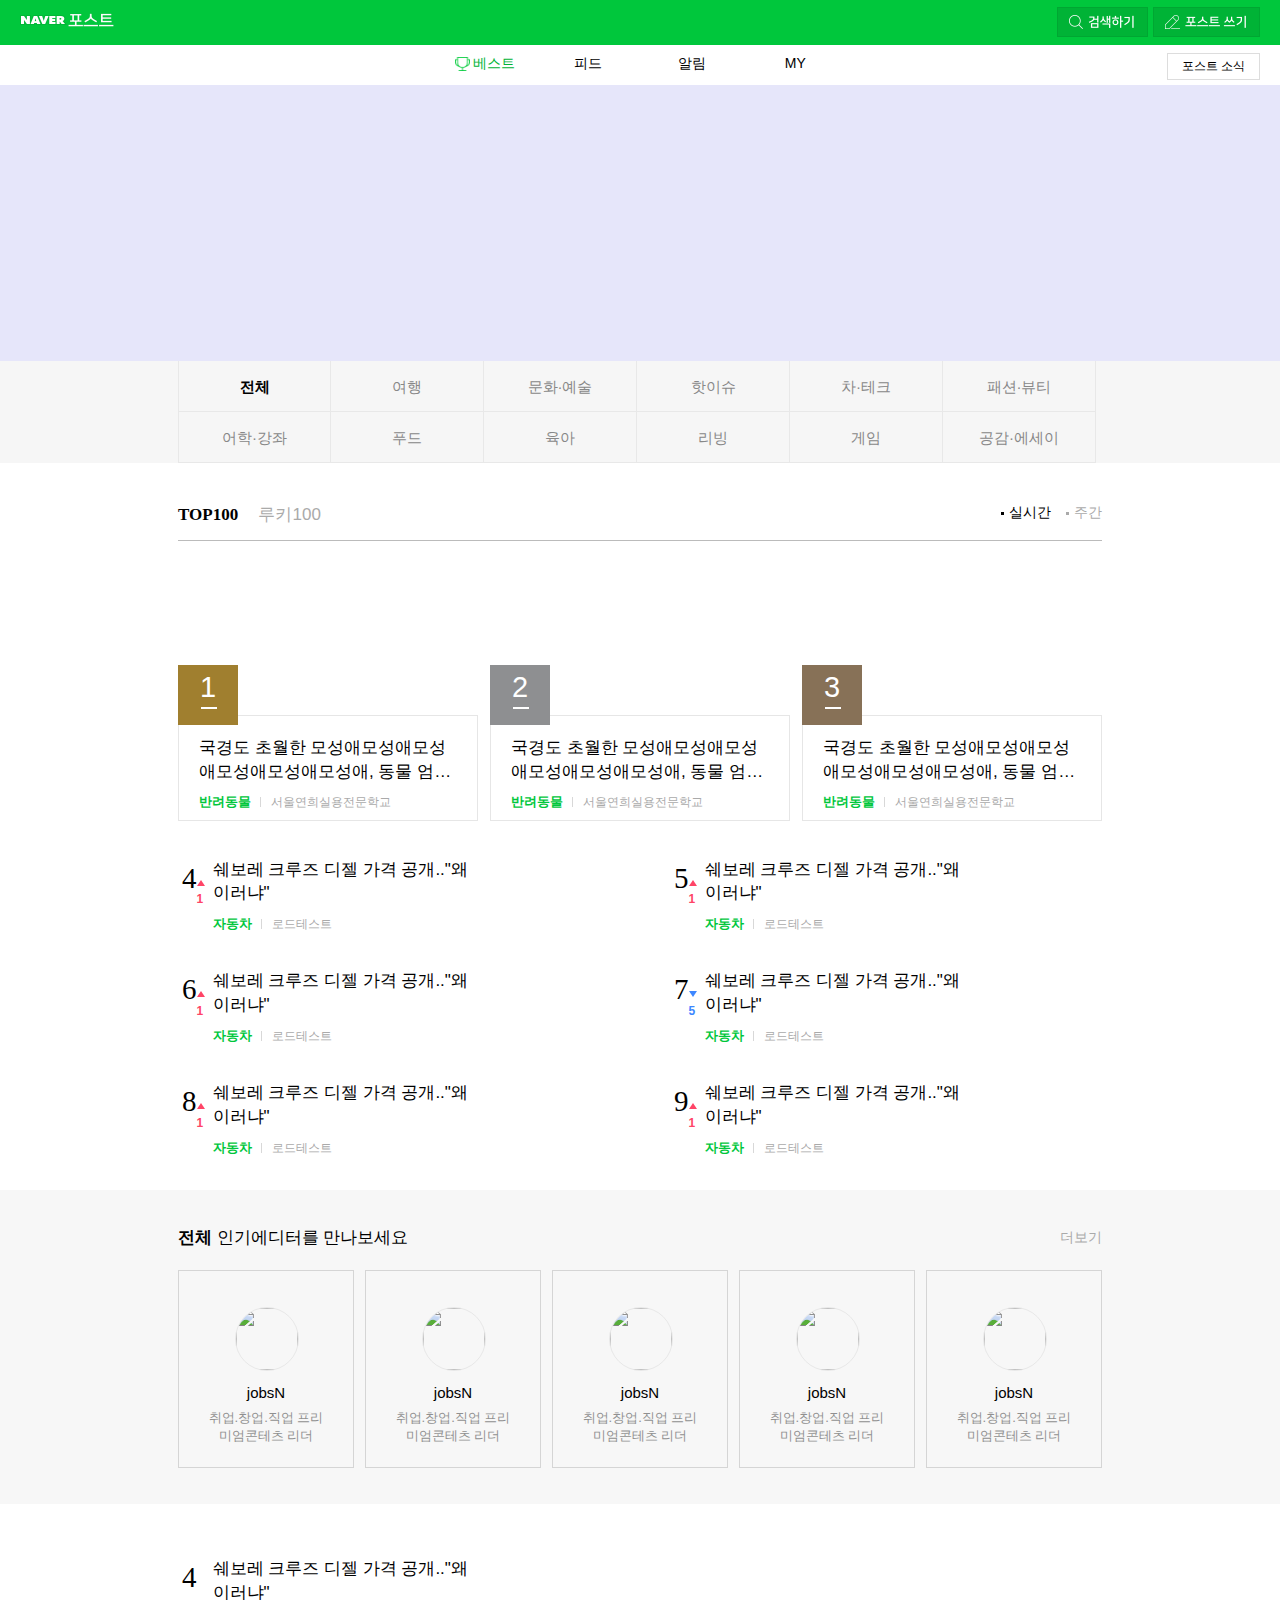
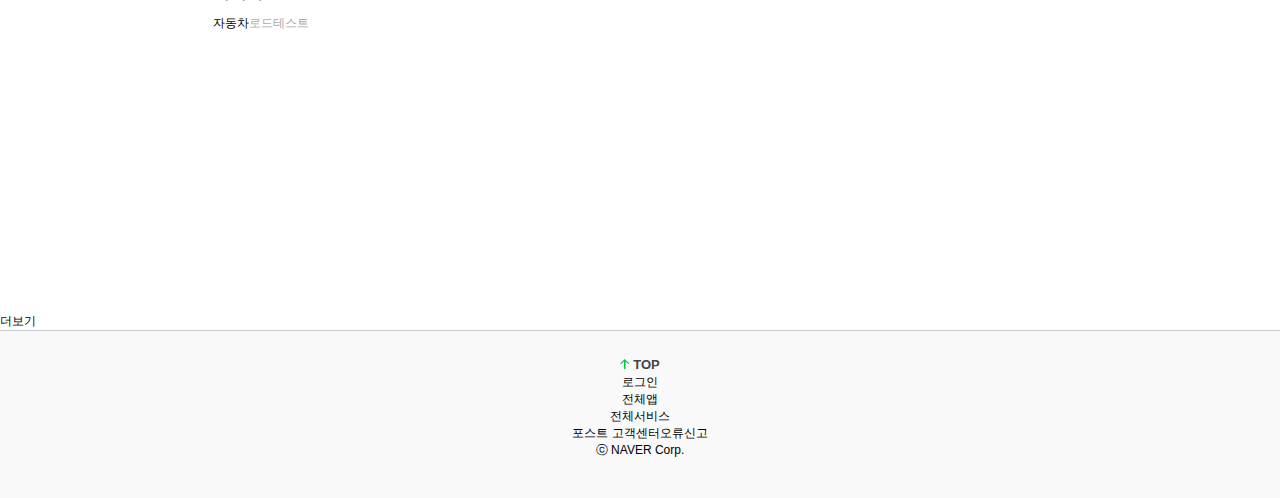
==== index.html @ 8ba96abb "working footer" ====
<!DOCTYPE html>
<html lang="ko">
<head>
  <meta charset="UTF-8">
  <meta name="viewport" content="width=device-width, initial-scale=1.0">
  <meta http-equiv="X-UA-Compatible" content="ie=edge">
  <title>네이버 포스트</title>
  <link rel="stylesheet" href="./reset.css">
  <link rel="stylesheet" href="./style.css">
</head>
<body>
  <!-- skip -->
  <div class="skip">
    <a class="link_container" href="#container">본문바로가기</a>
  </div>
  <!-- //skip -->
  <!-- header -->
  <div id="header">
    <div class="header_top">
      <div class="logo_wrap">
        <h1 class="main_logo">
          <a class="sp logo" href="index.html"><span class="hidden">NAVER</span></a>
        </h1>
        <h2 class="sub_logo">
          <a class="sp post" href="#"><span class="hidden">포스트</span></a>
        </h2>
      </div>
      <div class="btn_wrap">
        <a href="#" class="sp search"><span class="hidden">검색하기</span></a>
        <a href="#" class="sp post"><span class="hidden">포스트 쓰기</span></a>
      </div>
    </div>
    <div class="header_bottom">
      <div class="nav">
        <h2 class="hidden">네비 영역</h2>
        <ul class="nav_list">
          <li class="list_item"><a class="best" href="#"><span class="sp first" role="img"></span>베스트</a></li>
          <li class="list_item"><a href="#">피드</a></li>
          <li class="list_item"><a href="#">알림</a></li>
          <li class="list_item"><a href="#">MY</a></li>
        </ul>
      </div>
      <a class="news" href="#">포스트 소식</a>
    </div>
  </div>
  <!-- //header -->
  <!-- container -->
  <div id="container">
    <h2 class="hidden">본문영역</h2>
    <!-- visual -->
    <div class="visual_wrap">
      <h3 class="hidden">추천 포스트 비주얼 영역</h3>
    </div>
    <!-- //visual -->
    <!-- tabmenu -->
    <div class="tabmenu_wrap">
      <h3 class="hidden">탭메뉴</h3>
      <ul class="tabmenu_list">
        <li class="list-item"><a class="btn bd-l active" href="#">전체</a></li>
        <li class="list-item"><a class="btn" href="#">여행</a></li>
        <li class="list-item"><a class="btn" href="#">문화·예술</a></li>
        <li class="list-item"><a class="btn" href="#">핫이슈</a></li>
        <li class="list-item"><a class="btn" href="#">차·테크</a></li>
        <li class="list-item"><a class="btn" href="#">패션·뷰티</a></li>
        <li class="list-item"><a class="btn bd-l" href="#">어학·강좌</a></li>
        <li class="list-item"><a class="btn" href="#">푸드</a></li>
        <li class="list-item"><a class="btn" href="#">육아</a></li>
        <li class="list-item"><a class="btn" href="#">리빙</a></li>
        <li class="list-item"><a class="btn" href="#">게임</a></li>
        <li class="list-item"><a class="btn" href="#">공감·에세이</a></li>
      </ul>
    </div>
    <!-- //tabmenu -->
    <!-- select_wrap -->
    <div class="select_wrap">
      <h3 class="hidden">TOP100 루키100 선택, 실시간, 주간 선택</h3>
      <div class="level">
          <a class="btn top active" href="#">TOP100</a>
          <a class="btn rookie" href="#">루키100</a>
      </div>
      <div class="time">
        <a class="btn now active" href="#">실시간</a>
        <a class="btn week" href="#">주간</a>
      </div>
    </div>
    <!-- //select_wrap -->
    <!-- rank_wrap -->
    <div class="rank_wrap">
      <h3 class="hidden">순위표</h3>
      <!-- 1,2,3위 -->
      <div class="rank_top">
        <ul class="rank_top_list">
          <li class="toprank_box no1">
            <a class="rank_link" href="#">
              <div class="number_wrap">
                <strong class="rank_number">1</strong>
              </div>
              <div class="image_wrap">
                <img class="rank_image" src="http://post.phinf.naver.net/MjAxNzExMTVfMjA2/MDAxNTEwNzI5MDg4MjY4.jZhNewybqZRALEj38pbZzyZ185oFvsQf8P2iaAtJzD0g.rPuJgt6hIH4Jv6juBrm7PmRG0Lox_EMN4fNLBggZcsIg.JPEG/IzsRMeI8jHhBq14GPAB3Q_ykemhA.jpg?type=fb500_195" alt="">
              </div>
              <div class="text_wrap">
                <h4 class="title">국경도 초월한 모성애모성애모성애모성애모성애모성애, 동물 엄빠 사랑해요</h4>
                <span class="field">반려동물</span><span class="from">서울연희실용전문학교</span>
              </div>
            </a>
          </li>
          <li class="toprank_box no2">
            <a class="rank_link" href="#">
              <div class="number_wrap">
                <strong class="rank_number">2</strong>
              </div>
              <div class="image_wrap">
                <img class="rank_image" src="http://post.phinf.naver.net/MjAxNzExMTVfMjA2/MDAxNTEwNzI5MDg4MjY4.jZhNewybqZRALEj38pbZzyZ185oFvsQf8P2iaAtJzD0g.rPuJgt6hIH4Jv6juBrm7PmRG0Lox_EMN4fNLBggZcsIg.JPEG/IzsRMeI8jHhBq14GPAB3Q_ykemhA.jpg?type=fb500_195" alt="">
              </div>
              <div class="text_wrap">
                <h4 class="title">국경도 초월한 모성애모성애모성애모성애모성애모성애, 동물 엄빠 사랑해요</h4>
                <span class="field">반려동물</span><span class="from">서울연희실용전문학교</span>
              </div>
            </a>
          </li>
          <li class="toprank_box no3">
            <a class="rank_link" href="#">
              <div class="number_wrap">
                <strong class="rank_number">3</strong>
              </div>
              <div class="image_wrap">
                <img class="rank_image" src="http://post.phinf.naver.net/MjAxNzExMTVfMjA2/MDAxNTEwNzI5MDg4MjY4.jZhNewybqZRALEj38pbZzyZ185oFvsQf8P2iaAtJzD0g.rPuJgt6hIH4Jv6juBrm7PmRG0Lox_EMN4fNLBggZcsIg.JPEG/IzsRMeI8jHhBq14GPAB3Q_ykemhA.jpg?type=fb500_195" alt="">
              </div>
              <div class="text_wrap">
                <h4 class="title">국경도 초월한 모성애모성애모성애모성애모성애모성애, 동물 엄빠 사랑해요</h4>
                <span class="field">반려동물</span><span class="from">서울연희실용전문학교</span>
              </div>
            </a>
          </li>
        </ul>
      </div>
      <!-- //1,2,3위 -->
      <!-- 4,5,6,7,8,9위 -->
      <div class="rank_content top">
        <ul class="rank_content_list">
          <li class="rank_box">
            <a class="rank_link" href="#">
              <div class="number_wrap">
                <strong class="number">4</strong>
                <span class="move-number up">1</span>
              </div>
              <div class="text_wrap">
                <h4 class="title">쉐보레 크루즈 디젤 가격 공개.."왜 이러냐"</h4>
                <span class="field">자동차</span><span class="from">로드테스트</span>
              </div>
              <div class="image_wrap">
                <img class="rank_image" src="http://post.phinf.naver.net/MjAxNzExMTBfMTUg/MDAxNTEwMjc1Mjc5MTY3.xnYpJn7pR49eEgvGVEiFeyC-aAkAjHt-xfVtDpTBV4wg.xO4tP-Hzn8fsPWaa1HeNMxiPM5blUjvyv6k6EqRuQdYg.JPEG/InNcBd_UkIsdvJ--m608MB3-dWAs.jpg?type=fb500_195" alt="">
              </div>
            </a>
          </li>
          <li class="rank_box"><a class="rank_link" href="#">
            <div class="number_wrap">
              <strong class="number">5</strong>
              <span class="move-number up">1</span>
            </div>
            <div class="text_wrap">
              <h4 class="title">쉐보레 크루즈 디젤 가격 공개.."왜 이러냐"</h4>
              <span class="field">자동차</span><span class="from">로드테스트</span>
            </div>
            <div class="image_wrap">
              <img class="rank_image" src="http://post.phinf.naver.net/MjAxNzExMTBfMTUg/MDAxNTEwMjc1Mjc5MTY3.xnYpJn7pR49eEgvGVEiFeyC-aAkAjHt-xfVtDpTBV4wg.xO4tP-Hzn8fsPWaa1HeNMxiPM5blUjvyv6k6EqRuQdYg.JPEG/InNcBd_UkIsdvJ--m608MB3-dWAs.jpg?type=fb500_195" alt="">
            </div>
          </a></li>
          <li class="rank_box"><a class="rank_link" href="#">
            <div class="number_wrap">
              <strong class="number">6</strong>
              <span class="move-number up">1</span>
            </div>
            <div class="text_wrap">
              <h4 class="title">쉐보레 크루즈 디젤 가격 공개.."왜 이러냐"</h4>
              <span class="field">자동차</span><span class="from">로드테스트</span>
            </div>
            <div class="image_wrap">
              <img class="rank_image" src="http://post.phinf.naver.net/MjAxNzExMTBfMTUg/MDAxNTEwMjc1Mjc5MTY3.xnYpJn7pR49eEgvGVEiFeyC-aAkAjHt-xfVtDpTBV4wg.xO4tP-Hzn8fsPWaa1HeNMxiPM5blUjvyv6k6EqRuQdYg.JPEG/InNcBd_UkIsdvJ--m608MB3-dWAs.jpg?type=fb500_195" alt="">
            </div>
          </a></li>
          <li class="rank_box"><a class="rank_link" href="#">
            <div class="number_wrap">
              <strong class="number">7</strong>
              <span class="move-number down">5</span>
            </div>
            <div class="text_wrap">
              <h4 class="title">쉐보레 크루즈 디젤 가격 공개.."왜 이러냐"</h4>
              <span class="field">자동차</span><span class="from">로드테스트</span>
            </div>
            <div class="image_wrap">
              <img class="rank_image" src="http://post.phinf.naver.net/MjAxNzExMTBfMTUg/MDAxNTEwMjc1Mjc5MTY3.xnYpJn7pR49eEgvGVEiFeyC-aAkAjHt-xfVtDpTBV4wg.xO4tP-Hzn8fsPWaa1HeNMxiPM5blUjvyv6k6EqRuQdYg.JPEG/InNcBd_UkIsdvJ--m608MB3-dWAs.jpg?type=fb500_195" alt="">
            </div>
          </a></li>
          <li class="rank_box"><a class="rank_link" href="#">
            <div class="number_wrap">
              <strong class="number">8</strong>
              <span class="move-number up">1</span>
            </div>
            <div class="text_wrap">
              <h4 class="title">쉐보레 크루즈 디젤 가격 공개.."왜 이러냐"</h4>
              <span class="field">자동차</span><span class="from">로드테스트</span>
            </div>
            <div class="image_wrap">
              <img class="rank_image" src="http://post.phinf.naver.net/MjAxNzExMTBfMTUg/MDAxNTEwMjc1Mjc5MTY3.xnYpJn7pR49eEgvGVEiFeyC-aAkAjHt-xfVtDpTBV4wg.xO4tP-Hzn8fsPWaa1HeNMxiPM5blUjvyv6k6EqRuQdYg.JPEG/InNcBd_UkIsdvJ--m608MB3-dWAs.jpg?type=fb500_195" alt="">
            </div>
          </a></li>
          <li class="rank_box"><a class="rank_link" href="#">
            <div class="number_wrap">
              <strong class="number">9</strong>
              <span class="move-number up">1</span>
            </div>
            <div class="text_wrap">
              <h4 class="title">쉐보레 크루즈 디젤 가격 공개.."왜 이러냐"</h4>
              <span class="field">자동차</span><span class="from">로드테스트</span>
            </div>
            <div class="image_wrap">
              <img class="rank_image" src="http://post.phinf.naver.net/MjAxNzExMTBfMTUg/MDAxNTEwMjc1Mjc5MTY3.xnYpJn7pR49eEgvGVEiFeyC-aAkAjHt-xfVtDpTBV4wg.xO4tP-Hzn8fsPWaa1HeNMxiPM5blUjvyv6k6EqRuQdYg.JPEG/InNcBd_UkIsdvJ--m608MB3-dWAs.jpg?type=fb500_195" alt="">
            </div>
          </a></li>
        </ul>
      </div>
      <!-- //4,5,6,7,8,9위 -->
      <!-- recommand editor -->
      <div class="recommand_wrap">
        <div class="recommand_box">
          <h4 class="title"><span class="bold">전체</span> 인기에디터를 만나보세요</h4>
          <ul class="recommand_list">
            <li class="list-item">
              <a class="recommand_link" href="#">
                <div class="bg_wrap">
                  <img class="image_icon" src="http://post.phinf.naver.net/20150721_263/tvn_vj_1437473183038WD3y3_PNG/tvn_vj_6532524766142556262.png?type=ff120_120" alt="">
                </div>
                <div class="text_wrap">
                  <span class="from">jobsN</span>
                  <p class="desc">
                    취업.창업.직업 프리미엄콘테츠 리더
                  </p>
                </div>
              </a>
            </li>
            <li class="list-item">
              <a class="recommand_link" href="#">
                <div class="bg_wrap">
                  <img class="image_icon" src="http://post.phinf.naver.net/20150721_263/tvn_vj_1437473183038WD3y3_PNG/tvn_vj_6532524766142556262.png?type=ff120_120" alt="">
                </div>
                <div class="text_wrap">
                  <span class="from">jobsN</span>
                  <p class="desc">
                    취업.창업.직업 프리미엄콘테츠 리더
                  </p>
                </div>
              </a>
            </li>
            <li class="list-item">
              <a class="recommand_link" href="#">
                <div class="bg_wrap">
                  <img class="image_icon" src="http://post.phinf.naver.net/20150721_263/tvn_vj_1437473183038WD3y3_PNG/tvn_vj_6532524766142556262.png?type=ff120_120" alt="">
                </div>
                <div class="text_wrap">
                  <span class="from">jobsN</span>
                  <p class="desc">
                    취업.창업.직업 프리미엄콘테츠 리더
                  </p>
                </div>
              </a>
            </li>
            <li class="list-item">
              <a class="recommand_link" href="#">
                <div class="bg_wrap">
                  <img class="image_icon" src="http://post.phinf.naver.net/20150721_263/tvn_vj_1437473183038WD3y3_PNG/tvn_vj_6532524766142556262.png?type=ff120_120" alt="">
                </div>
                <div class="text_wrap">
                  <span class="from">jobsN</span>
                  <p class="desc">
                    취업.창업.직업 프리미엄콘테츠 리더
                  </p>
                </div>
              </a>
            </li>
            <li class="list-item">
              <a class="recommand_link" href="#">
                <div class="bg_wrap">
                  <img class="image_icon" src="http://post.phinf.naver.net/20150721_263/tvn_vj_1437473183038WD3y3_PNG/tvn_vj_6532524766142556262.png?type=ff120_120" alt="">
                </div>
                <div class="text_wrap">
                  <span class="from">jobsN</span>
                  <p class="desc">
                    취업.창업.직업 프리미엄콘테츠 리더
                  </p>
                </div>
              </a>
            </li>
          </ul>
          <a href="#" class="btn more">더보기</a>
        </div>
      </div>
      <!-- //recommand editor -->
      <!-- 10~100위 -->
      <div class="rank_content">
        <ul class="rank_content_list">
          <li class="rank_box">
            <a class="rank_link" href="#">
              <div class="number_wrap">
                <strong class="number">4</strong>
              </div>
              <div class="text_wrap">
                <h4 class="title">쉐보레 크루즈 디젤 가격 공개.."왜 이러냐"</h4>
                <span class="filed">자동차</span><span class="from">로드테스트</span>
              </div>
              <div class="image_wrap">
                <img class="rank_image" src="" alt="">
              </div>
            </a>
          </li>
          <li class="rank_box"><a class="rank_link" href="#"></a></li>
          <li class="rank_box"><a class="rank_link" href="#"></a></li>
          <li class="rank_box"><a class="rank_link" href="#"></a></li>
          <li class="rank_box"><a class="rank_link" href="#"></a></li>
          <li class="rank_box"><a class="rank_link" href="#"></a></li>
        </ul>
      </div>
      <!-- //10~100위 -->
    </div>
    <a class="btn rankmore" href="#">더보기</a>
    <!-- //rank_wrap -->
  </div>
  <!-- //container -->
  <!-- footer -->
  <div id="footer">
    <div class="footer_wrap">
      <h2 class="hidden">푸터영역</h2>
      <a class="btn_top" href="#"><span class="sp top"></span>TOP</a>
      <ul class="footer_list">
        <li class="list-item"><a class="btn login" href="#">로그인</a></li>
        <li class="list-item"><a class="btn app" href="#">전체앱</a></li>
        <li class="list-item"><a class="btn service" href="#">전체서비스</a></li>
      </ul>
      <div class="text_wrap"><span class="customer">포스트 고객센터</span><span class="error">오류신고</span></div>
      <p class="copyright">ⓒ NAVER Corp.</p>
    </div>
  </div>
  <!-- //footer -->
</body>
</html>
---- style.css ----
@charset "UTF-8";
@import url(http://fonts.googleapis.com/earlyaccess/nanumgothic.css);
.list_item {
  float: left;
}

.sp {
  display: inline-block;
  background-image: url(./sp_common.png);
  background-size: 250px 233px;
}

.skip {
  width: 100%;
}

.skip .link_container {
  display: inline-block;
  width: 100%;
  position: absolute;
  top: -100px;
  color: #fff;
  background-color: #000;
  text-align: center;
}

.skip .link_container:focus {
  top: 0px;
}

#header {
  width: 100%;
}

#header .header_top {
  box-sizing: border-box;
  width: 100%;
  height: 45px;
  padding: 0 20px;
  background-color: #00c73c;
}

#header .header_top .logo_wrap {
  float: left;
}

#header .header_top .btn_wrap {
  float: right;
}

#header .header_top:after {
  display: block;
  content: '';
  clear: both;
}

#header .header_bottom {
  position: relative;
  box-sizing: border-box;
  width: 100%;
  height: 40px;
  padding: 0 20px;
}

.header_top .logo_wrap {
  margin-top: 13px;
}

.header_top .logo_wrap .main_logo, .header_top .logo_wrap .sub_logo {
  float: left;
}

.header_top .logo_wrap .logo {
  background-position: -30px -124px;
  width: 48px;
  height: 10px;
}

.header_top .logo_wrap .post {
  background-position: -30px -72px;
  width: 48px;
  height: 14px;
}

.header_top .logo_wrap:after {
  display: block;
  content: '';
  clear: both;
}

.header_top .btn_wrap {
  margin-top: 7px;
}

.header_top .btn_wrap .search {
  background-position: 0 -36px;
  width: 91px;
  height: 30px;
  margin-right: 2px;
}

.header_top .btn_wrap .post {
  background-position: 0 0;
  width: 107px;
  height: 30px;
}

.header_bottom .nav {
  width: 414px;
  margin: 0 auto;
  padding: 9px 0 8px 0;
}

.header_bottom .nav .nav_list:after {
  display: block;
  content: '';
  clear: both;
}

.header_bottom .nav .list_item {
  width: 25%;
  text-align: center;
}

.header_bottom .nav .list_item > a {
  display: inline-block;
  width: 100%;
  font-size: 14px;
}

.header_bottom .nav .best {
  color: #00b336;
}

.header_bottom .nav .first {
  box-sizing: border-box;
  width: 15px;
  height: 14px;
  vertical-align: middle;
  background-position: -206px -21px;
  margin-top: -1px;
  margin-right: 3px;
}

.header_bottom .news {
  position: absolute;
  top: 8px;
  right: 20px;
  border: 1px solid #ddd;
  padding: 4px 14px;
}

.header_bottom .news:hover {
  color: #00b336;
}

#container .visual_wrap {
  width: 100%;
  height: 276px;
  background-color: lavender;
}

#container .tabmenu_wrap {
  width: 100%;
  background-color: #f6f6f6;
}

#container .tabmenu_wrap .tabmenu_list {
  width: 924px;
  margin: 0 auto;
}

#container .tabmenu_wrap .tabmenu_list:after {
  display: block;
  content: '';
  clear: both;
}

#container .select_wrap {
  width: 924px;
  margin: 0 auto 34px;
  border-bottom: 1px solid #bbbbbb;
}

#container .rank_wrap {
  width: 924px;
  margin: 0 auto 23px;
}

#container .rank_wrap .rank_top {
  margin-bottom: 18px;
}

#container .rank_content {
  width: 984px;
  margin: 0 auto 34px;
}

#container .rank_content.top {
  margin-bottom: 364px;
}

.tabmenu_wrap {
  margin-bottom: 40px;
}

.tabmenu_wrap .list-item {
  float: left;
}

.tabmenu_wrap .list-item .btn {
  box-sizing: border-box;
  display: inline-block;
  width: 153px;
  height: 51px;
  line-height: 51px;
  font-size: 15px;
  color: #888;
  text-align: center;
  border-right: 1px solid #e8e8e8;
  border-bottom: 1px solid #e8e8e8;
}

.tabmenu_wrap .list-item .bd-l {
  border-left: 1px solid #e8e8e8;
}

.tabmenu_wrap .list-item .active {
  color: #000;
  font-weight: bold;
}

.select_wrap {
  padding-bottom: 13px;
}

.select_wrap .level {
  float: left;
}

.select_wrap .level .btn {
  font-size: 17px;
  color: #aaa;
}

.select_wrap .level .top {
  margin-right: 17px;
}

.select_wrap .level .active {
  font-family: "나눔고딕";
  color: #000;
  font-weight: bold;
}

.select_wrap .time {
  float: right;
}

.select_wrap .time .btn {
  position: relative;
  font-size: 14px;
  color: #aaa;
}

.select_wrap .time .btn:after {
  position: absolute;
  content: '';
  width: 3px;
  height: 3px;
  background-color: #aaa;
  top: 8px;
  left: -8px;
}

.select_wrap .time .now {
  margin-right: 20px;
}

.select_wrap .time .active {
  color: #000;
}

.select_wrap .time .active:after {
  background-color: #000;
}

.select_wrap:after {
  display: block;
  content: '';
  clear: both;
}

.rank_top_list > .toprank_box:first-child {
  margin-left: 0;
}

.rank_top_list .toprank_box {
  float: left;
  margin-left: 12px;
}

.rank_top_list .toprank_box .rank_link {
  overflow: hidden;
  position: relative;
  display: inline-block;
  width: 300px;
  height: 247px;
}

.rank_top_list .toprank_box .rank_number {
  position: absolute;
  top: 90px;
  left: 0;
  display: inline-block;
  width: 60px;
  height: 60px;
  font-size: 29px;
  background-color: #a07f2f;
  text-align: center;
  line-height: 45px;
  font-family: Helvetica;
  color: #fff;
}

.rank_top_list .toprank_box .rank_number:after {
  position: absolute;
  content: '';
  height: 2px;
  width: 16px;
  background-color: #fff;
  left: 23px;
  bottom: 16px;
}

.rank_top_list .toprank_box .image_wrap {
  width: 300px;
  height: 140px;
}

.rank_top_list .toprank_box .rank_image {
  width: auto;
  height: 100%;
  margin-left: -29px;
}

.rank_top_list .toprank_box .text_wrap {
  padding: 20px;
  width: 258px;
  height: 64px;
  border: 1px solid #e6e6e6;
}

.rank_top_list .toprank_box .title {
  margin-bottom: 10px;
  overflow: hidden;
  text-overflow: ellipsis;
  display: -webkit-box;
  white-space: normal;
  -webkit-line-clamp: 2;
  line-height: 1.4;
  -webkit-box-orient: vertical;
  word-wrap: break-word;
  font-size: 17px;
}

.rank_top_list .toprank_box .field {
  position: relative;
  font-size: 13px;
  color: #00c73c;
  padding-right: 10px;
  margin-right: 10px;
  font-weight: bold;
}

.rank_top_list .toprank_box .field:after {
  content: '';
  display: inline-block;
  width: 1px;
  height: 10px;
  background-color: #d8d8d8;
  position: absolute;
  top: 3px;
  right: 0;
}

.rank_top_list .toprank_box .from {
  color: #aaa;
}

.rank_top_list:after {
  display: block;
  content: '';
  clear: both;
}

.rank_top_list .no2 .rank_number {
  background-color: #8e8f91;
}

.rank_top_list .no3 .rank_number {
  background-color: #877157;
}

.rank_content_list {
  position: relative;
  overflow: hidden;
  left: -60px;
}

.rank_content_list .rank_box {
  float: left;
  margin-left: 60px;
}

.rank_content_list .rank_box .rank_link {
  display: inline-block;
  width: 432px;
  height: 94px;
  padding-top: 13px;
}

.rank_content_list .rank_box .rank_link:after {
  display: block;
  content: '';
  clear: both;
}

.rank_content_list:after {
  display: block;
  content: '';
  clear: both;
}

.rank_link .number_wrap {
  float: left;
  position: relative;
  padding: 0 4px;
}

.rank_link .number {
  font-size: 29px;
  font-family: Helvetica-Light;
}

.rank_link .move-number {
  position: absolute;
  bottom: -10px;
  font-size: 12px;
  font-weight: bold;
  font-family: Helvetica;
}

.rank_link .move-number.up {
  color: #ff4467;
}

.rank_link .move-number.up:before {
  border-width: 6px 4px 6px 4px;
  border-color: transparent transparent #ff4467 transparent;
}

.rank_link .move-number.down {
  color: #3d87ff;
}

.rank_link .move-number.down:before {
  margin-bottom: -5px;
  border-width: 6px 4px 6px 4px;
  border-color: #3d87ff transparent transparent transparent;
}

.rank_link .move-number:before {
  content: '';
  display: inline-block;
  margin-bottom: 1px;
  margin-right: 2px;
  border: 4px solid #ff4467;
  border-top-width: 6px;
}

.rank_link .text_wrap {
  width: 257px;
  padding: 0 12px;
  float: left;
}

.rank_link .text_wrap .title {
  margin-bottom: 10px;
  overflow: hidden;
  text-overflow: ellipsis;
  display: -webkit-box;
  white-space: normal;
  -webkit-line-clamp: 2;
  line-height: 1.4;
  -webkit-box-orient: vertical;
  word-wrap: break-word;
  font-size: 17px;
}

.rank_link .text_wrap .field {
  position: relative;
  font-size: 13px;
  color: #00c73c;
  padding-right: 10px;
  margin-right: 10px;
  font-weight: bold;
}

.rank_link .text_wrap .field:after {
  content: '';
  display: inline-block;
  width: 1px;
  height: 10px;
  background-color: #d8d8d8;
  position: absolute;
  top: 3px;
  right: 0;
}

.rank_link .text_wrap .from {
  color: #aaa;
}

.rank_link .image_wrap {
  overflow: hidden;
  width: 120px;
  height: 68px;
  float: right;
}

.rank_link .image_wrap .rank_image {
  height: 100%;
  margin-left: -27px;
}

.recommand_wrap {
  position: absolute;
  top: 1190px;
  left: 0;
  width: 100%;
  height: 314px;
  background-color: #f7f7f7;
  background: #f7f7f7;
}

.recommand_box {
  position: relative;
  width: 924px;
  margin: 0 auto;
  padding: 36px 0;
}

.recommand_box .title {
  padding-bottom: 20px;
  font-size: 17px;
}

.recommand_box .title .bold {
  font-size: 17px;
  font-weight: bold;
}

.recommand_box .more {
  position: absolute;
  top: 38px;
  right: 0;
  font-size: 14px;
  color: #aaa;
}

.recommand_list:after {
  display: block;
  content: '';
  clear: both;
}

.recommand_list .list-item {
  float: left;
  margin-left: 11px;
}

.recommand_list .list-item:first-child {
  margin-left: 0;
}

.recommand_list .recommand_link {
  position: relative;
  display: inline-block;
  width: 174px;
  height: 196px;
  border: 1px solid #d5d5d5;
}

.recommand_list .recommand_link .bg_wrap {
  height: 78px;
  background: url(http://post.phinf.naver.net/MjAxNzAyMTRfMTYg/MDAxNDg3MDY2NzkzNDA3.YXto-3Zz8rolOco_2oufYUcJKjUGq3JtMqtzerb8HZUg.q9lc9TB2RN79ZQ9DWF8MAPZjszrFYFgad5Ex8s_cR_0g.JPEG/post_7626158680867619505.jpg?type=f218_218) 0 0 no-repeat;
}

.recommand_list .recommand_link .image_icon {
  position: absolute;
  left: 50%;
  top: 36px;
  margin-left: -31px;
  width: 62px;
  height: 62px;
  border-radius: 50%;
  border: 1px solid #e8e8e8;
}

.recommand_list .recommand_link .text_wrap {
  padding: 33px 26px 22px;
  text-align: center;
}

.recommand_list .recommand_link .text_wrap .from {
  font-size: 15px;
  padding-bottom: 6px;
}

.recommand_list .recommand_link .text_wrap .desc {
  padding-top: 6px;
  font-size: 13px;
  color: #909090;
}

#footer {
  width: 100%;
  height: 117px;
  padding: 25px 0;
  background-color: #f9f9f9;
  border-top: 1px solid #c9ccce;
  text-align: center;
}

#footer .btn_top {
  font-size: 13px;
  color: #444;
  font-weight: bold;
}

#footer .top {
  margin-right: 3px;
  width: 10px;
  height: 10px;
  background-position: -227px -182px;
}
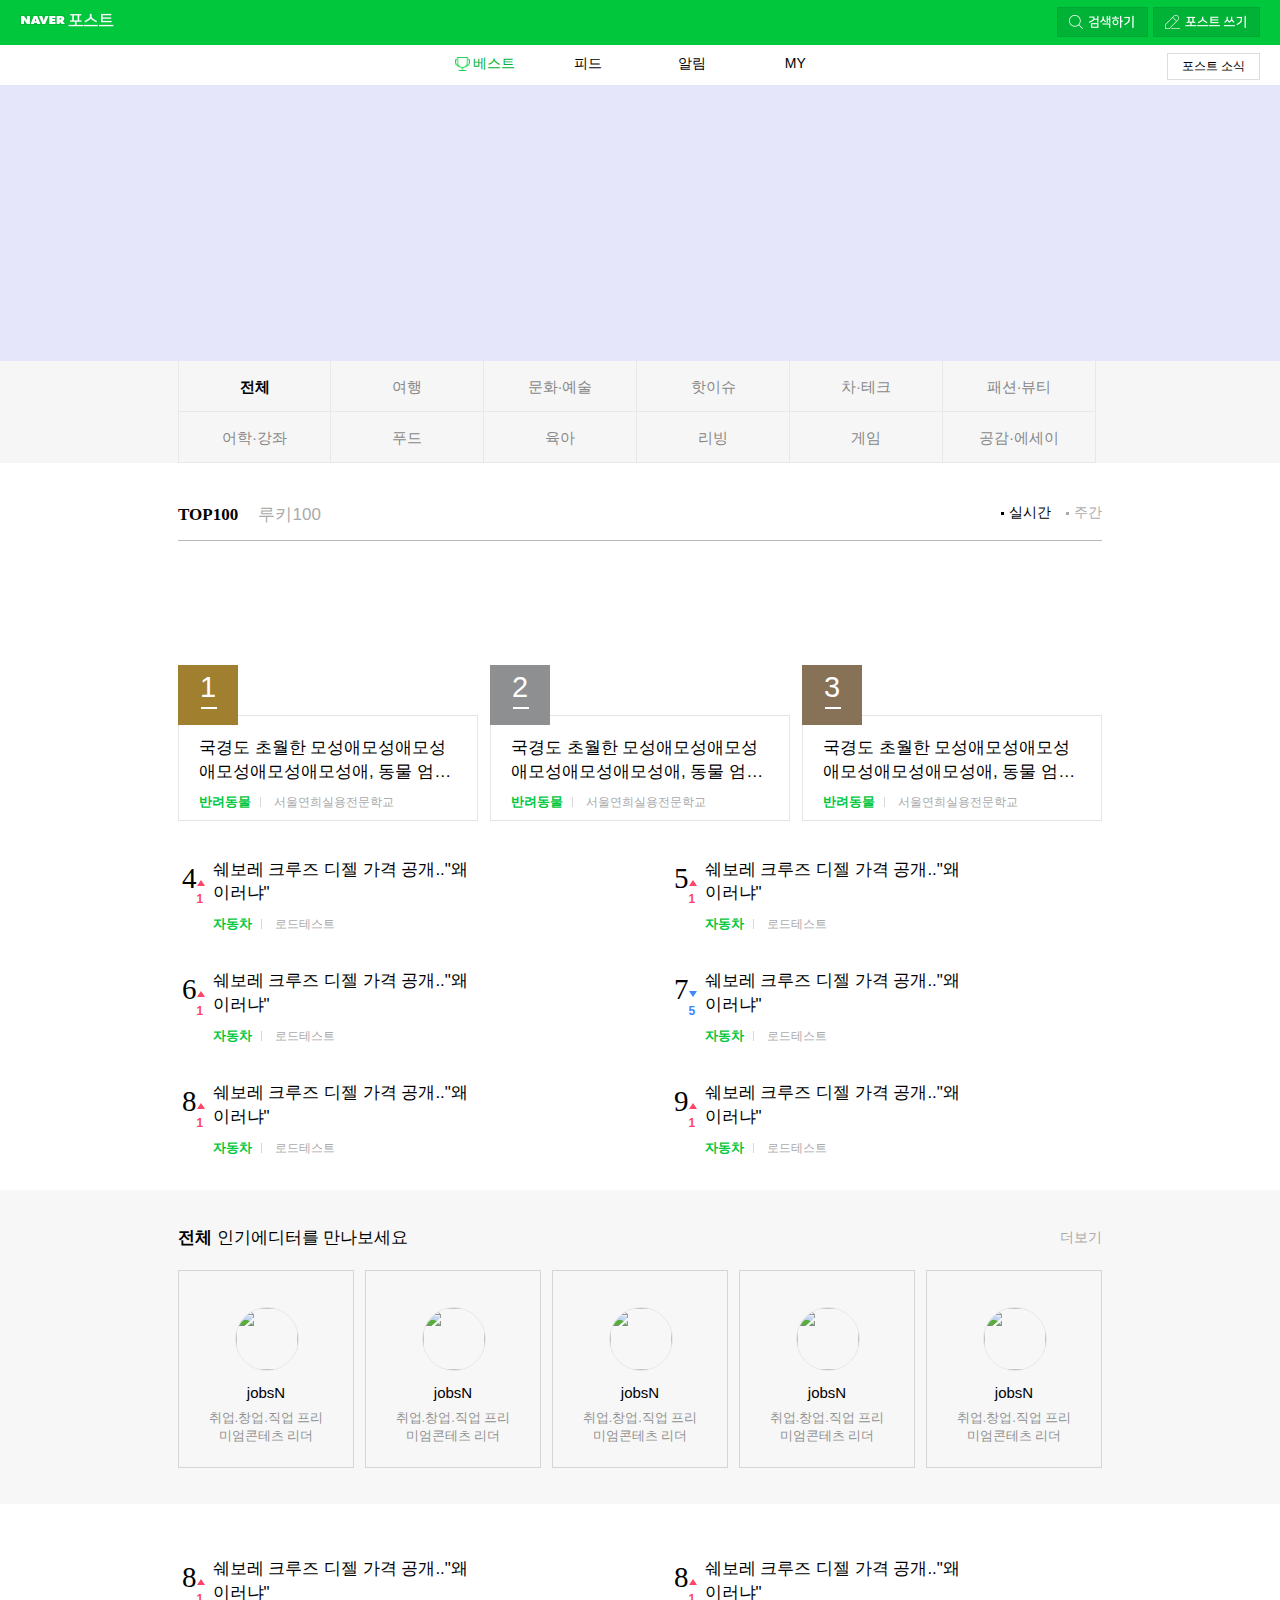
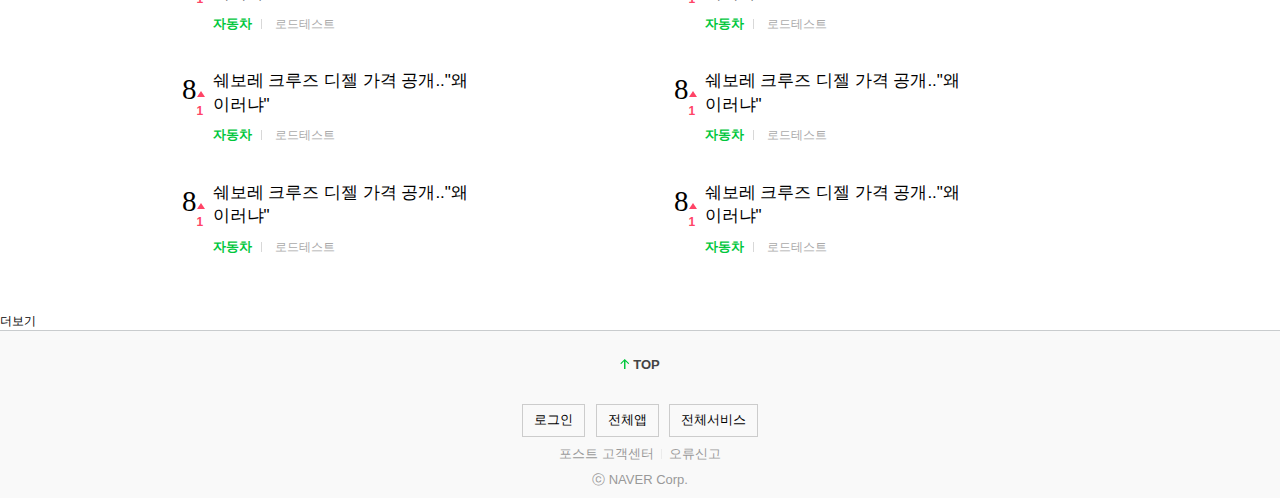
==== commit 8b5f3c41: "기본 html,css 틀 페이지 첫번째 완성성" ====
--- a/index.html
+++ b/index.html
@@ -1,5 +1,6 @@
 <!DOCTYPE html>
 <html lang="ko">
+
 <head>
   <meta charset="UTF-8">
   <meta name="viewport" content="width=device-width, initial-scale=1.0">
@@ -8,6 +9,7 @@
   <link rel="stylesheet" href="./reset.css">
   <link rel="stylesheet" href="./style.css">
 </head>
+
 <body>
   <!-- skip -->
   <div class="skip">
@@ -19,25 +21,42 @@
     <div class="header_top">
       <div class="logo_wrap">
         <h1 class="main_logo">
-          <a class="sp logo" href="index.html"><span class="hidden">NAVER</span></a>
+          <a class="sp logo" href="index.html">
+            <span class="hidden">NAVER</span>
+          </a>
         </h1>
         <h2 class="sub_logo">
-          <a class="sp post" href="#"><span class="hidden">포스트</span></a>
+          <a class="sp post" href="#">
+            <span class="hidden">포스트</span>
+          </a>
         </h2>
       </div>
       <div class="btn_wrap">
-        <a href="#" class="sp search"><span class="hidden">검색하기</span></a>
-        <a href="#" class="sp post"><span class="hidden">포스트 쓰기</span></a>
+        <a href="#" class="sp search">
+          <span class="hidden">검색하기</span>
+        </a>
+        <a href="#" class="sp post">
+          <span class="hidden">포스트 쓰기</span>
+        </a>
       </div>
     </div>
     <div class="header_bottom">
       <div class="nav">
         <h2 class="hidden">네비 영역</h2>
         <ul class="nav_list">
-          <li class="list_item"><a class="best" href="#"><span class="sp first" role="img"></span>베스트</a></li>
-          <li class="list_item"><a href="#">피드</a></li>
-          <li class="list_item"><a href="#">알림</a></li>
-          <li class="list_item"><a href="#">MY</a></li>
+          <li class="list_item">
+            <a class="best" href="#">
+              <span class="sp first" role="img"></span>베스트</a>
+          </li>
+          <li class="list_item">
+            <a href="#">피드</a>
+          </li>
+          <li class="list_item">
+            <a href="#">알림</a>
+          </li>
+          <li class="list_item">
+            <a href="#">MY</a>
+          </li>
         </ul>
       </div>
       <a class="news" href="#">포스트 소식</a>
@@ -56,18 +75,42 @@
     <div class="tabmenu_wrap">
       <h3 class="hidden">탭메뉴</h3>
       <ul class="tabmenu_list">
-        <li class="list-item"><a class="btn bd-l active" href="#">전체</a></li>
-        <li class="list-item"><a class="btn" href="#">여행</a></li>
-        <li class="list-item"><a class="btn" href="#">문화·예술</a></li>
-        <li class="list-item"><a class="btn" href="#">핫이슈</a></li>
-        <li class="list-item"><a class="btn" href="#">차·테크</a></li>
-        <li class="list-item"><a class="btn" href="#">패션·뷰티</a></li>
-        <li class="list-item"><a class="btn bd-l" href="#">어학·강좌</a></li>
-        <li class="list-item"><a class="btn" href="#">푸드</a></li>
-        <li class="list-item"><a class="btn" href="#">육아</a></li>
-        <li class="list-item"><a class="btn" href="#">리빙</a></li>
-        <li class="list-item"><a class="btn" href="#">게임</a></li>
-        <li class="list-item"><a class="btn" href="#">공감·에세이</a></li>
+        <li class="list-item">
+          <a class="btn bd-l active" href="#">전체</a>
+        </li>
+        <li class="list-item">
+          <a class="btn" href="#">여행</a>
+        </li>
+        <li class="list-item">
+          <a class="btn" href="#">문화·예술</a>
+        </li>
+        <li class="list-item">
+          <a class="btn" href="#">핫이슈</a>
+        </li>
+        <li class="list-item">
+          <a class="btn" href="#">차·테크</a>
+        </li>
+        <li class="list-item">
+          <a class="btn" href="#">패션·뷰티</a>
+        </li>
+        <li class="list-item">
+          <a class="btn bd-l" href="#">어학·강좌</a>
+        </li>
+        <li class="list-item">
+          <a class="btn" href="#">푸드</a>
+        </li>
+        <li class="list-item">
+          <a class="btn" href="#">육아</a>
+        </li>
+        <li class="list-item">
+          <a class="btn" href="#">리빙</a>
+        </li>
+        <li class="list-item">
+          <a class="btn" href="#">게임</a>
+        </li>
+        <li class="list-item">
+          <a class="btn" href="#">공감·에세이</a>
+        </li>
       </ul>
     </div>
     <!-- //tabmenu -->
@@ -75,8 +118,8 @@
     <div class="select_wrap">
       <h3 class="hidden">TOP100 루키100 선택, 실시간, 주간 선택</h3>
       <div class="level">
-          <a class="btn top active" href="#">TOP100</a>
-          <a class="btn rookie" href="#">루키100</a>
+        <a class="btn top active" href="#">TOP100</a>
+        <a class="btn rookie" href="#">루키100</a>
       </div>
       <div class="time">
         <a class="btn now active" href="#">실시간</a>
@@ -96,11 +139,13 @@
                 <strong class="rank_number">1</strong>
               </div>
               <div class="image_wrap">
-                <img class="rank_image" src="http://post.phinf.naver.net/MjAxNzExMTVfMjA2/MDAxNTEwNzI5MDg4MjY4.jZhNewybqZRALEj38pbZzyZ185oFvsQf8P2iaAtJzD0g.rPuJgt6hIH4Jv6juBrm7PmRG0Lox_EMN4fNLBggZcsIg.JPEG/IzsRMeI8jHhBq14GPAB3Q_ykemhA.jpg?type=fb500_195" alt="">
+                <img class="rank_image" src="http://post.phinf.naver.net/MjAxNzExMTVfMjA2/MDAxNTEwNzI5MDg4MjY4.jZhNewybqZRALEj38pbZzyZ185oFvsQf8P2iaAtJzD0g.rPuJgt6hIH4Jv6juBrm7PmRG0Lox_EMN4fNLBggZcsIg.JPEG/IzsRMeI8jHhBq14GPAB3Q_ykemhA.jpg?type=fb500_195"
+                  alt="">
               </div>
               <div class="text_wrap">
                 <h4 class="title">국경도 초월한 모성애모성애모성애모성애모성애모성애, 동물 엄빠 사랑해요</h4>
-                <span class="field">반려동물</span><span class="from">서울연희실용전문학교</span>
+                <span class="field">반려동물</span>
+                <span class="from">서울연희실용전문학교</span>
               </div>
             </a>
           </li>
@@ -110,11 +155,13 @@
                 <strong class="rank_number">2</strong>
               </div>
               <div class="image_wrap">
-                <img class="rank_image" src="http://post.phinf.naver.net/MjAxNzExMTVfMjA2/MDAxNTEwNzI5MDg4MjY4.jZhNewybqZRALEj38pbZzyZ185oFvsQf8P2iaAtJzD0g.rPuJgt6hIH4Jv6juBrm7PmRG0Lox_EMN4fNLBggZcsIg.JPEG/IzsRMeI8jHhBq14GPAB3Q_ykemhA.jpg?type=fb500_195" alt="">
+                <img class="rank_image" src="http://post.phinf.naver.net/MjAxNzExMTVfMjA2/MDAxNTEwNzI5MDg4MjY4.jZhNewybqZRALEj38pbZzyZ185oFvsQf8P2iaAtJzD0g.rPuJgt6hIH4Jv6juBrm7PmRG0Lox_EMN4fNLBggZcsIg.JPEG/IzsRMeI8jHhBq14GPAB3Q_ykemhA.jpg?type=fb500_195"
+                  alt="">
               </div>
               <div class="text_wrap">
                 <h4 class="title">국경도 초월한 모성애모성애모성애모성애모성애모성애, 동물 엄빠 사랑해요</h4>
-                <span class="field">반려동물</span><span class="from">서울연희실용전문학교</span>
+                <span class="field">반려동물</span>
+                <span class="from">서울연희실용전문학교</span>
               </div>
             </a>
           </li>
@@ -124,11 +171,13 @@
                 <strong class="rank_number">3</strong>
               </div>
               <div class="image_wrap">
-                <img class="rank_image" src="http://post.phinf.naver.net/MjAxNzExMTVfMjA2/MDAxNTEwNzI5MDg4MjY4.jZhNewybqZRALEj38pbZzyZ185oFvsQf8P2iaAtJzD0g.rPuJgt6hIH4Jv6juBrm7PmRG0Lox_EMN4fNLBggZcsIg.JPEG/IzsRMeI8jHhBq14GPAB3Q_ykemhA.jpg?type=fb500_195" alt="">
+                <img class="rank_image" src="http://post.phinf.naver.net/MjAxNzExMTVfMjA2/MDAxNTEwNzI5MDg4MjY4.jZhNewybqZRALEj38pbZzyZ185oFvsQf8P2iaAtJzD0g.rPuJgt6hIH4Jv6juBrm7PmRG0Lox_EMN4fNLBggZcsIg.JPEG/IzsRMeI8jHhBq14GPAB3Q_ykemhA.jpg?type=fb500_195"
+                  alt="">
               </div>
               <div class="text_wrap">
                 <h4 class="title">국경도 초월한 모성애모성애모성애모성애모성애모성애, 동물 엄빠 사랑해요</h4>
-                <span class="field">반려동물</span><span class="from">서울연희실용전문학교</span>
+                <span class="field">반려동물</span>
+                <span class="from">서울연희실용전문학교</span>
               </div>
             </a>
           </li>
@@ -146,90 +195,114 @@
               </div>
               <div class="text_wrap">
                 <h4 class="title">쉐보레 크루즈 디젤 가격 공개.."왜 이러냐"</h4>
-                <span class="field">자동차</span><span class="from">로드테스트</span>
-              </div>
-              <div class="image_wrap">
-                <img class="rank_image" src="http://post.phinf.naver.net/MjAxNzExMTBfMTUg/MDAxNTEwMjc1Mjc5MTY3.xnYpJn7pR49eEgvGVEiFeyC-aAkAjHt-xfVtDpTBV4wg.xO4tP-Hzn8fsPWaa1HeNMxiPM5blUjvyv6k6EqRuQdYg.JPEG/InNcBd_UkIsdvJ--m608MB3-dWAs.jpg?type=fb500_195" alt="">
-              </div>
-            </a>
-          </li>
-          <li class="rank_box"><a class="rank_link" href="#">
-            <div class="number_wrap">
-              <strong class="number">5</strong>
-              <span class="move-number up">1</span>
-            </div>
-            <div class="text_wrap">
-              <h4 class="title">쉐보레 크루즈 디젤 가격 공개.."왜 이러냐"</h4>
-              <span class="field">자동차</span><span class="from">로드테스트</span>
-            </div>
-            <div class="image_wrap">
-              <img class="rank_image" src="http://post.phinf.naver.net/MjAxNzExMTBfMTUg/MDAxNTEwMjc1Mjc5MTY3.xnYpJn7pR49eEgvGVEiFeyC-aAkAjHt-xfVtDpTBV4wg.xO4tP-Hzn8fsPWaa1HeNMxiPM5blUjvyv6k6EqRuQdYg.JPEG/InNcBd_UkIsdvJ--m608MB3-dWAs.jpg?type=fb500_195" alt="">
-            </div>
-          </a></li>
-          <li class="rank_box"><a class="rank_link" href="#">
-            <div class="number_wrap">
-              <strong class="number">6</strong>
-              <span class="move-number up">1</span>
-            </div>
-            <div class="text_wrap">
-              <h4 class="title">쉐보레 크루즈 디젤 가격 공개.."왜 이러냐"</h4>
-              <span class="field">자동차</span><span class="from">로드테스트</span>
-            </div>
-            <div class="image_wrap">
-              <img class="rank_image" src="http://post.phinf.naver.net/MjAxNzExMTBfMTUg/MDAxNTEwMjc1Mjc5MTY3.xnYpJn7pR49eEgvGVEiFeyC-aAkAjHt-xfVtDpTBV4wg.xO4tP-Hzn8fsPWaa1HeNMxiPM5blUjvyv6k6EqRuQdYg.JPEG/InNcBd_UkIsdvJ--m608MB3-dWAs.jpg?type=fb500_195" alt="">
-            </div>
-          </a></li>
-          <li class="rank_box"><a class="rank_link" href="#">
-            <div class="number_wrap">
-              <strong class="number">7</strong>
-              <span class="move-number down">5</span>
-            </div>
-            <div class="text_wrap">
-              <h4 class="title">쉐보레 크루즈 디젤 가격 공개.."왜 이러냐"</h4>
-              <span class="field">자동차</span><span class="from">로드테스트</span>
-            </div>
-            <div class="image_wrap">
-              <img class="rank_image" src="http://post.phinf.naver.net/MjAxNzExMTBfMTUg/MDAxNTEwMjc1Mjc5MTY3.xnYpJn7pR49eEgvGVEiFeyC-aAkAjHt-xfVtDpTBV4wg.xO4tP-Hzn8fsPWaa1HeNMxiPM5blUjvyv6k6EqRuQdYg.JPEG/InNcBd_UkIsdvJ--m608MB3-dWAs.jpg?type=fb500_195" alt="">
-            </div>
-          </a></li>
-          <li class="rank_box"><a class="rank_link" href="#">
-            <div class="number_wrap">
-              <strong class="number">8</strong>
-              <span class="move-number up">1</span>
-            </div>
-            <div class="text_wrap">
-              <h4 class="title">쉐보레 크루즈 디젤 가격 공개.."왜 이러냐"</h4>
-              <span class="field">자동차</span><span class="from">로드테스트</span>
-            </div>
-            <div class="image_wrap">
-              <img class="rank_image" src="http://post.phinf.naver.net/MjAxNzExMTBfMTUg/MDAxNTEwMjc1Mjc5MTY3.xnYpJn7pR49eEgvGVEiFeyC-aAkAjHt-xfVtDpTBV4wg.xO4tP-Hzn8fsPWaa1HeNMxiPM5blUjvyv6k6EqRuQdYg.JPEG/InNcBd_UkIsdvJ--m608MB3-dWAs.jpg?type=fb500_195" alt="">
-            </div>
-          </a></li>
-          <li class="rank_box"><a class="rank_link" href="#">
-            <div class="number_wrap">
-              <strong class="number">9</strong>
-              <span class="move-number up">1</span>
-            </div>
-            <div class="text_wrap">
-              <h4 class="title">쉐보레 크루즈 디젤 가격 공개.."왜 이러냐"</h4>
-              <span class="field">자동차</span><span class="from">로드테스트</span>
-            </div>
-            <div class="image_wrap">
-              <img class="rank_image" src="http://post.phinf.naver.net/MjAxNzExMTBfMTUg/MDAxNTEwMjc1Mjc5MTY3.xnYpJn7pR49eEgvGVEiFeyC-aAkAjHt-xfVtDpTBV4wg.xO4tP-Hzn8fsPWaa1HeNMxiPM5blUjvyv6k6EqRuQdYg.JPEG/InNcBd_UkIsdvJ--m608MB3-dWAs.jpg?type=fb500_195" alt="">
-            </div>
-          </a></li>
+                <span class="field">자동차</span>
+                <span class="from">로드테스트</span>
+              </div>
+              <div class="image_wrap">
+                <img class="rank_image" src="http://post.phinf.naver.net/MjAxNzExMTBfMTUg/MDAxNTEwMjc1Mjc5MTY3.xnYpJn7pR49eEgvGVEiFeyC-aAkAjHt-xfVtDpTBV4wg.xO4tP-Hzn8fsPWaa1HeNMxiPM5blUjvyv6k6EqRuQdYg.JPEG/InNcBd_UkIsdvJ--m608MB3-dWAs.jpg?type=fb500_195"
+                  alt="">
+              </div>
+            </a>
+          </li>
+          <li class="rank_box">
+            <a class="rank_link" href="#">
+              <div class="number_wrap">
+                <strong class="number">5</strong>
+                <span class="move-number up">1</span>
+              </div>
+              <div class="text_wrap">
+                <h4 class="title">쉐보레 크루즈 디젤 가격 공개.."왜 이러냐"</h4>
+                <span class="field">자동차</span>
+                <span class="from">로드테스트</span>
+              </div>
+              <div class="image_wrap">
+                <img class="rank_image" src="http://post.phinf.naver.net/MjAxNzExMTBfMTUg/MDAxNTEwMjc1Mjc5MTY3.xnYpJn7pR49eEgvGVEiFeyC-aAkAjHt-xfVtDpTBV4wg.xO4tP-Hzn8fsPWaa1HeNMxiPM5blUjvyv6k6EqRuQdYg.JPEG/InNcBd_UkIsdvJ--m608MB3-dWAs.jpg?type=fb500_195"
+                  alt="">
+              </div>
+            </a>
+          </li>
+          <li class="rank_box">
+            <a class="rank_link" href="#">
+              <div class="number_wrap">
+                <strong class="number">6</strong>
+                <span class="move-number up">1</span>
+              </div>
+              <div class="text_wrap">
+                <h4 class="title">쉐보레 크루즈 디젤 가격 공개.."왜 이러냐"</h4>
+                <span class="field">자동차</span>
+                <span class="from">로드테스트</span>
+              </div>
+              <div class="image_wrap">
+                <img class="rank_image" src="http://post.phinf.naver.net/MjAxNzExMTBfMTUg/MDAxNTEwMjc1Mjc5MTY3.xnYpJn7pR49eEgvGVEiFeyC-aAkAjHt-xfVtDpTBV4wg.xO4tP-Hzn8fsPWaa1HeNMxiPM5blUjvyv6k6EqRuQdYg.JPEG/InNcBd_UkIsdvJ--m608MB3-dWAs.jpg?type=fb500_195"
+                  alt="">
+              </div>
+            </a>
+          </li>
+          <li class="rank_box">
+            <a class="rank_link" href="#">
+              <div class="number_wrap">
+                <strong class="number">7</strong>
+                <span class="move-number down">5</span>
+              </div>
+              <div class="text_wrap">
+                <h4 class="title">쉐보레 크루즈 디젤 가격 공개.."왜 이러냐"</h4>
+                <span class="field">자동차</span>
+                <span class="from">로드테스트</span>
+              </div>
+              <div class="image_wrap">
+                <img class="rank_image" src="http://post.phinf.naver.net/MjAxNzExMTBfMTUg/MDAxNTEwMjc1Mjc5MTY3.xnYpJn7pR49eEgvGVEiFeyC-aAkAjHt-xfVtDpTBV4wg.xO4tP-Hzn8fsPWaa1HeNMxiPM5blUjvyv6k6EqRuQdYg.JPEG/InNcBd_UkIsdvJ--m608MB3-dWAs.jpg?type=fb500_195"
+                  alt="">
+              </div>
+            </a>
+          </li>
+          <li class="rank_box">
+            <a class="rank_link" href="#">
+              <div class="number_wrap">
+                <strong class="number">8</strong>
+                <span class="move-number up">1</span>
+              </div>
+              <div class="text_wrap">
+                <h4 class="title">쉐보레 크루즈 디젤 가격 공개.."왜 이러냐"</h4>
+                <span class="field">자동차</span>
+                <span class="from">로드테스트</span>
+              </div>
+              <div class="image_wrap">
+                <img class="rank_image" src="http://post.phinf.naver.net/MjAxNzExMTBfMTUg/MDAxNTEwMjc1Mjc5MTY3.xnYpJn7pR49eEgvGVEiFeyC-aAkAjHt-xfVtDpTBV4wg.xO4tP-Hzn8fsPWaa1HeNMxiPM5blUjvyv6k6EqRuQdYg.JPEG/InNcBd_UkIsdvJ--m608MB3-dWAs.jpg?type=fb500_195"
+                  alt="">
+              </div>
+            </a>
+          </li>
+          <li class="rank_box">
+            <a class="rank_link" href="#">
+              <div class="number_wrap">
+                <strong class="number">9</strong>
+                <span class="move-number up">1</span>
+              </div>
+              <div class="text_wrap">
+                <h4 class="title">쉐보레 크루즈 디젤 가격 공개.."왜 이러냐"</h4>
+                <span class="field">자동차</span>
+                <span class="from">로드테스트</span>
+              </div>
+              <div class="image_wrap">
+                <img class="rank_image" src="http://post.phinf.naver.net/MjAxNzExMTBfMTUg/MDAxNTEwMjc1Mjc5MTY3.xnYpJn7pR49eEgvGVEiFeyC-aAkAjHt-xfVtDpTBV4wg.xO4tP-Hzn8fsPWaa1HeNMxiPM5blUjvyv6k6EqRuQdYg.JPEG/InNcBd_UkIsdvJ--m608MB3-dWAs.jpg?type=fb500_195"
+                  alt="">
+              </div>
+            </a>
+          </li>
         </ul>
       </div>
       <!-- //4,5,6,7,8,9위 -->
       <!-- recommand editor -->
       <div class="recommand_wrap">
         <div class="recommand_box">
-          <h4 class="title"><span class="bold">전체</span> 인기에디터를 만나보세요</h4>
+          <h4 class="title">
+            <span class="bold">전체</span> 인기에디터를 만나보세요</h4>
           <ul class="recommand_list">
             <li class="list-item">
               <a class="recommand_link" href="#">
                 <div class="bg_wrap">
-                  <img class="image_icon" src="http://post.phinf.naver.net/20150721_263/tvn_vj_1437473183038WD3y3_PNG/tvn_vj_6532524766142556262.png?type=ff120_120" alt="">
+                  <img class="image_icon" src="http://post.phinf.naver.net/20150721_263/tvn_vj_1437473183038WD3y3_PNG/tvn_vj_6532524766142556262.png?type=ff120_120"
+                    alt="">
                 </div>
                 <div class="text_wrap">
                   <span class="from">jobsN</span>
@@ -242,7 +315,8 @@
             <li class="list-item">
               <a class="recommand_link" href="#">
                 <div class="bg_wrap">
-                  <img class="image_icon" src="http://post.phinf.naver.net/20150721_263/tvn_vj_1437473183038WD3y3_PNG/tvn_vj_6532524766142556262.png?type=ff120_120" alt="">
+                  <img class="image_icon" src="http://post.phinf.naver.net/20150721_263/tvn_vj_1437473183038WD3y3_PNG/tvn_vj_6532524766142556262.png?type=ff120_120"
+                    alt="">
                 </div>
                 <div class="text_wrap">
                   <span class="from">jobsN</span>
@@ -255,7 +329,8 @@
             <li class="list-item">
               <a class="recommand_link" href="#">
                 <div class="bg_wrap">
-                  <img class="image_icon" src="http://post.phinf.naver.net/20150721_263/tvn_vj_1437473183038WD3y3_PNG/tvn_vj_6532524766142556262.png?type=ff120_120" alt="">
+                  <img class="image_icon" src="http://post.phinf.naver.net/20150721_263/tvn_vj_1437473183038WD3y3_PNG/tvn_vj_6532524766142556262.png?type=ff120_120"
+                    alt="">
                 </div>
                 <div class="text_wrap">
                   <span class="from">jobsN</span>
@@ -268,7 +343,8 @@
             <li class="list-item">
               <a class="recommand_link" href="#">
                 <div class="bg_wrap">
-                  <img class="image_icon" src="http://post.phinf.naver.net/20150721_263/tvn_vj_1437473183038WD3y3_PNG/tvn_vj_6532524766142556262.png?type=ff120_120" alt="">
+                  <img class="image_icon" src="http://post.phinf.naver.net/20150721_263/tvn_vj_1437473183038WD3y3_PNG/tvn_vj_6532524766142556262.png?type=ff120_120"
+                    alt="">
                 </div>
                 <div class="text_wrap">
                   <span class="from">jobsN</span>
@@ -281,7 +357,8 @@
             <li class="list-item">
               <a class="recommand_link" href="#">
                 <div class="bg_wrap">
-                  <img class="image_icon" src="http://post.phinf.naver.net/20150721_263/tvn_vj_1437473183038WD3y3_PNG/tvn_vj_6532524766142556262.png?type=ff120_120" alt="">
+                  <img class="image_icon" src="http://post.phinf.naver.net/20150721_263/tvn_vj_1437473183038WD3y3_PNG/tvn_vj_6532524766142556262.png?type=ff120_120"
+                    alt="">
                 </div>
                 <div class="text_wrap">
                   <span class="from">jobsN</span>
@@ -302,22 +379,105 @@
           <li class="rank_box">
             <a class="rank_link" href="#">
               <div class="number_wrap">
-                <strong class="number">4</strong>
-              </div>
-              <div class="text_wrap">
-                <h4 class="title">쉐보레 크루즈 디젤 가격 공개.."왜 이러냐"</h4>
-                <span class="filed">자동차</span><span class="from">로드테스트</span>
-              </div>
-              <div class="image_wrap">
-                <img class="rank_image" src="" alt="">
-              </div>
-            </a>
-          </li>
-          <li class="rank_box"><a class="rank_link" href="#"></a></li>
-          <li class="rank_box"><a class="rank_link" href="#"></a></li>
-          <li class="rank_box"><a class="rank_link" href="#"></a></li>
-          <li class="rank_box"><a class="rank_link" href="#"></a></li>
-          <li class="rank_box"><a class="rank_link" href="#"></a></li>
+                <strong class="number">8</strong>
+                <span class="move-number up">1</span>
+              </div>
+              <div class="text_wrap">
+                <h4 class="title">쉐보레 크루즈 디젤 가격 공개.."왜 이러냐"</h4>
+                <span class="field">자동차</span>
+                <span class="from">로드테스트</span>
+              </div>
+              <div class="image_wrap">
+                <img class="rank_image" src="http://post.phinf.naver.net/MjAxNzExMTBfMTUg/MDAxNTEwMjc1Mjc5MTY3.xnYpJn7pR49eEgvGVEiFeyC-aAkAjHt-xfVtDpTBV4wg.xO4tP-Hzn8fsPWaa1HeNMxiPM5blUjvyv6k6EqRuQdYg.JPEG/InNcBd_UkIsdvJ--m608MB3-dWAs.jpg?type=fb500_195"
+                  alt="">
+              </div>
+            </a>
+          </li>
+          <li class="rank_box">
+            <a class="rank_link" href="#">
+              <div class="number_wrap">
+                <strong class="number">8</strong>
+                <span class="move-number up">1</span>
+              </div>
+              <div class="text_wrap">
+                <h4 class="title">쉐보레 크루즈 디젤 가격 공개.."왜 이러냐"</h4>
+                <span class="field">자동차</span>
+                <span class="from">로드테스트</span>
+              </div>
+              <div class="image_wrap">
+                <img class="rank_image" src="http://post.phinf.naver.net/MjAxNzExMTBfMTUg/MDAxNTEwMjc1Mjc5MTY3.xnYpJn7pR49eEgvGVEiFeyC-aAkAjHt-xfVtDpTBV4wg.xO4tP-Hzn8fsPWaa1HeNMxiPM5blUjvyv6k6EqRuQdYg.JPEG/InNcBd_UkIsdvJ--m608MB3-dWAs.jpg?type=fb500_195"
+                  alt="">
+              </div>
+            </a>
+          </li>
+          <li class="rank_box">
+            <a class="rank_link" href="#">
+              <div class="number_wrap">
+                <strong class="number">8</strong>
+                <span class="move-number up">1</span>
+              </div>
+              <div class="text_wrap">
+                <h4 class="title">쉐보레 크루즈 디젤 가격 공개.."왜 이러냐"</h4>
+                <span class="field">자동차</span>
+                <span class="from">로드테스트</span>
+              </div>
+              <div class="image_wrap">
+                <img class="rank_image" src="http://post.phinf.naver.net/MjAxNzExMTBfMTUg/MDAxNTEwMjc1Mjc5MTY3.xnYpJn7pR49eEgvGVEiFeyC-aAkAjHt-xfVtDpTBV4wg.xO4tP-Hzn8fsPWaa1HeNMxiPM5blUjvyv6k6EqRuQdYg.JPEG/InNcBd_UkIsdvJ--m608MB3-dWAs.jpg?type=fb500_195"
+                  alt="">
+              </div>
+            </a>
+          </li>
+          <li class="rank_box">
+            <a class="rank_link" href="#">
+              <div class="number_wrap">
+                <strong class="number">8</strong>
+                <span class="move-number up">1</span>
+              </div>
+              <div class="text_wrap">
+                <h4 class="title">쉐보레 크루즈 디젤 가격 공개.."왜 이러냐"</h4>
+                <span class="field">자동차</span>
+                <span class="from">로드테스트</span>
+              </div>
+              <div class="image_wrap">
+                <img class="rank_image" src="http://post.phinf.naver.net/MjAxNzExMTBfMTUg/MDAxNTEwMjc1Mjc5MTY3.xnYpJn7pR49eEgvGVEiFeyC-aAkAjHt-xfVtDpTBV4wg.xO4tP-Hzn8fsPWaa1HeNMxiPM5blUjvyv6k6EqRuQdYg.JPEG/InNcBd_UkIsdvJ--m608MB3-dWAs.jpg?type=fb500_195"
+                  alt="">
+              </div>
+            </a>
+          </li>
+          <li class="rank_box">
+            <a class="rank_link" href="#">
+              <div class="number_wrap">
+                <strong class="number">8</strong>
+                <span class="move-number up">1</span>
+              </div>
+              <div class="text_wrap">
+                <h4 class="title">쉐보레 크루즈 디젤 가격 공개.."왜 이러냐"</h4>
+                <span class="field">자동차</span>
+                <span class="from">로드테스트</span>
+              </div>
+              <div class="image_wrap">
+                <img class="rank_image" src="http://post.phinf.naver.net/MjAxNzExMTBfMTUg/MDAxNTEwMjc1Mjc5MTY3.xnYpJn7pR49eEgvGVEiFeyC-aAkAjHt-xfVtDpTBV4wg.xO4tP-Hzn8fsPWaa1HeNMxiPM5blUjvyv6k6EqRuQdYg.JPEG/InNcBd_UkIsdvJ--m608MB3-dWAs.jpg?type=fb500_195"
+                  alt="">
+              </div>
+            </a>
+          </li>
+          <li class="rank_box">
+            <a class="rank_link" href="#">
+              <div class="number_wrap">
+                <strong class="number">8</strong>
+                <span class="move-number up">1</span>
+              </div>
+              <div class="text_wrap">
+                <h4 class="title">쉐보레 크루즈 디젤 가격 공개.."왜 이러냐"</h4>
+                <span class="field">자동차</span>
+                <span class="from">로드테스트</span>
+              </div>
+              <div class="image_wrap">
+                <img class="rank_image" src="http://post.phinf.naver.net/MjAxNzExMTBfMTUg/MDAxNTEwMjc1Mjc5MTY3.xnYpJn7pR49eEgvGVEiFeyC-aAkAjHt-xfVtDpTBV4wg.xO4tP-Hzn8fsPWaa1HeNMxiPM5blUjvyv6k6EqRuQdYg.JPEG/InNcBd_UkIsdvJ--m608MB3-dWAs.jpg?type=fb500_195"
+                  alt="">
+              </div>
+            </a>
+          </li>
         </ul>
       </div>
       <!-- //10~100위 -->
@@ -330,16 +490,27 @@
   <div id="footer">
     <div class="footer_wrap">
       <h2 class="hidden">푸터영역</h2>
-      <a class="btn_top" href="#"><span class="sp top"></span>TOP</a>
+      <a class="btn_top" href="#">
+        <span class="sp top"></span>TOP</a>
       <ul class="footer_list">
-        <li class="list-item"><a class="btn login" href="#">로그인</a></li>
-        <li class="list-item"><a class="btn app" href="#">전체앱</a></li>
-        <li class="list-item"><a class="btn service" href="#">전체서비스</a></li>
+        <li class="list-item">
+          <a class="btn login" href="#">로그인</a>
+        </li>
+        <li class="list-item">
+          <a class="btn app" href="#">전체앱</a>
+        </li>
+        <li class="list-item">
+          <a class="btn service" href="#">전체서비스</a>
+        </li>
       </ul>
-      <div class="text_wrap"><span class="customer">포스트 고객센터</span><span class="error">오류신고</span></div>
-      <p class="copyright">ⓒ NAVER Corp.</p>
+      <div class="text_wrap">
+        <a href="#" class="btn customer">포스트 고객센터</a>
+        <a href="#" class="btn error">오류신고</a>
+      </div>
+      <p class="copyright"><a href="#" class="btn copyright">ⓒ NAVER Corp.</a></p>
     </div>
   </div>
   <!-- //footer -->
 </body>
+
 </html>
--- a/style.css
+++ b/style.css
@@ -637,6 +637,8 @@
   font-size: 13px;
   color: #444;
   font-weight: bold;
+  display: inline-block;
+  margin-bottom: 30px;
 }
 
 #footer .top {
@@ -645,3 +647,54 @@
   height: 10px;
   background-position: -227px -182px;
 }
+
+#footer .footer_list {
+  margin-bottom: 8px;
+}
+
+#footer .list-item {
+  display: inline-block;
+}
+
+#footer .list-item:first-child .btn {
+  margin-left: 0;
+}
+
+#footer .list-item .btn {
+  display: inline-block;
+  font-size: 13px;
+  margin-left: 7px;
+  padding: 6px 11px;
+  border: 1px solid #ccc;
+}
+
+#footer .text_wrap {
+  margin-bottom: 8px;
+}
+
+#footer .text_wrap .btn {
+  font-size: 13px;
+  color: #999;
+}
+
+#footer .text_wrap .customer {
+  position: relative;
+  padding-right: 8px;
+  margin-right: 4px;
+}
+
+#footer .text_wrap .customer:after {
+  content: '';
+  display: inline-block;
+  width: 1px;
+  height: 10px;
+  background-color: #ebebeb;
+  position: absolute;
+  top: 3px;
+  right: 0;
+}
+
+#footer .copyright {
+  color: #999;
+  font-size: 13px;
+}
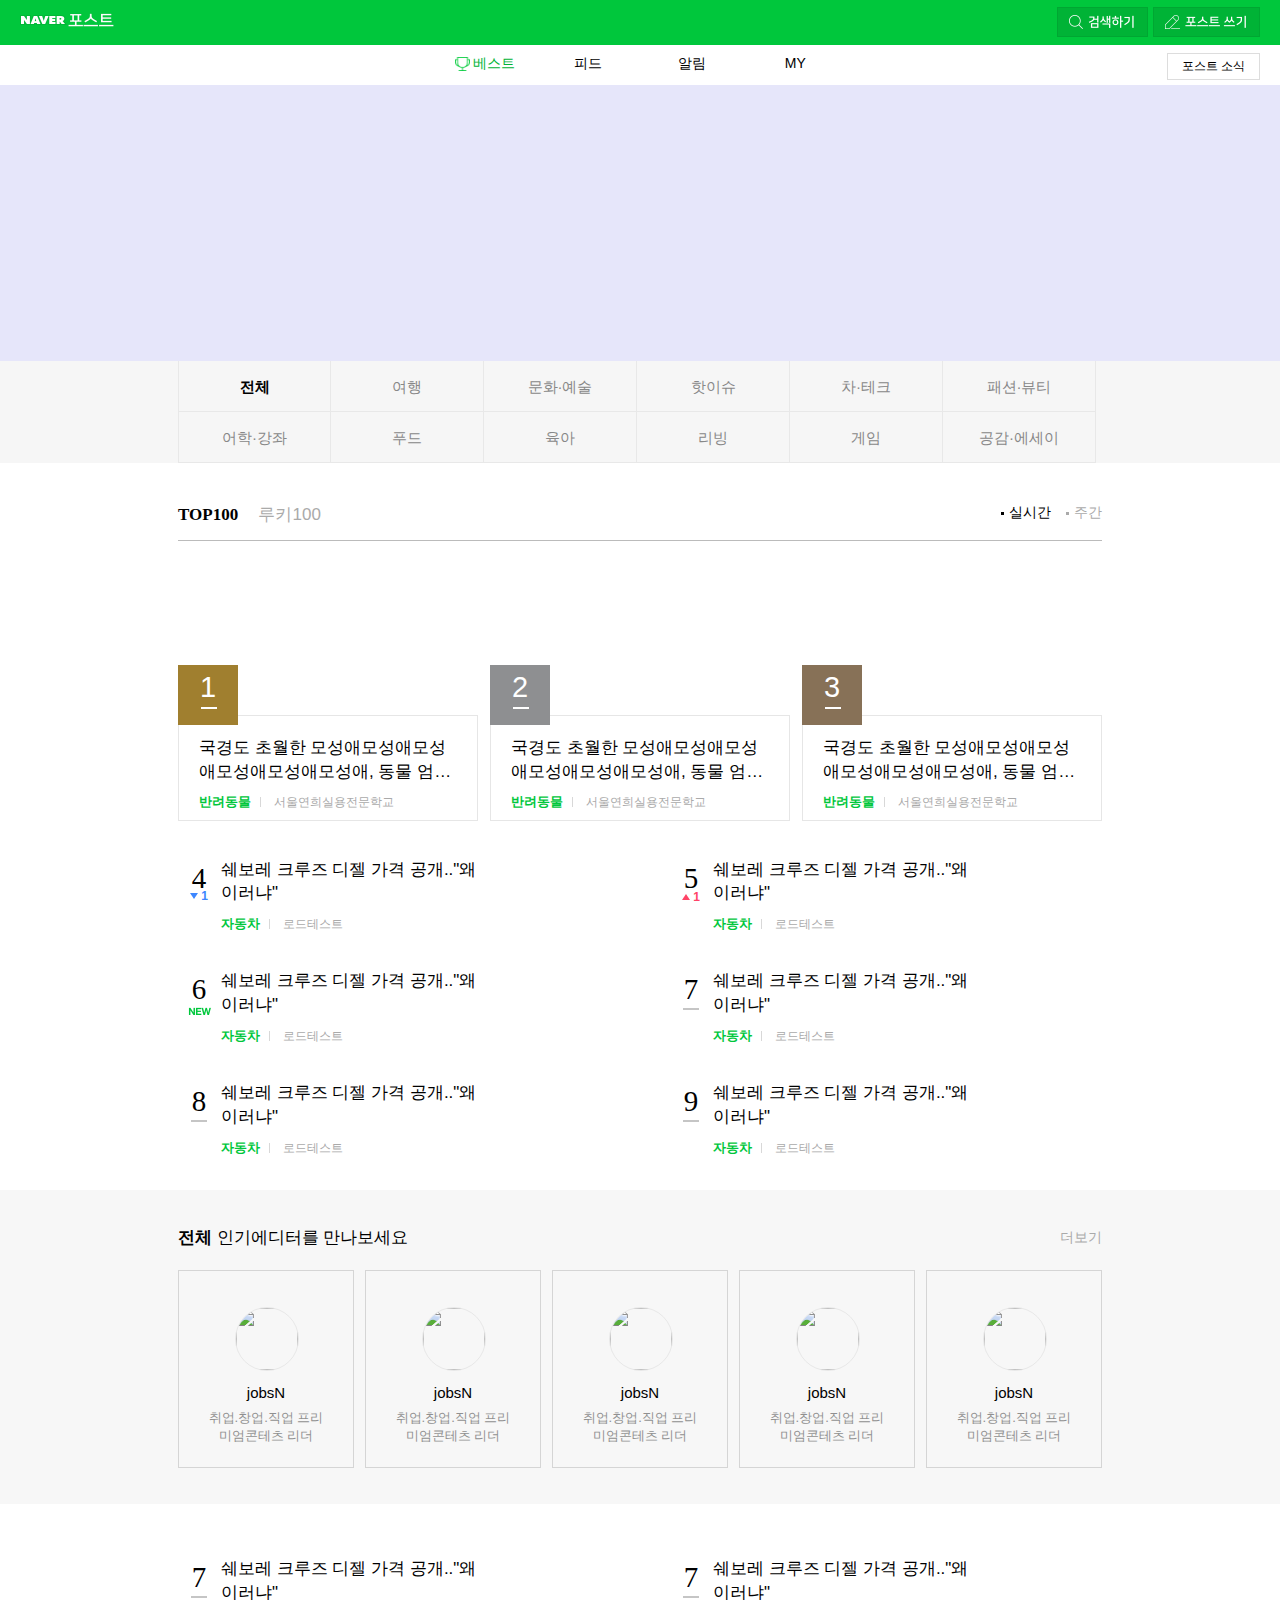
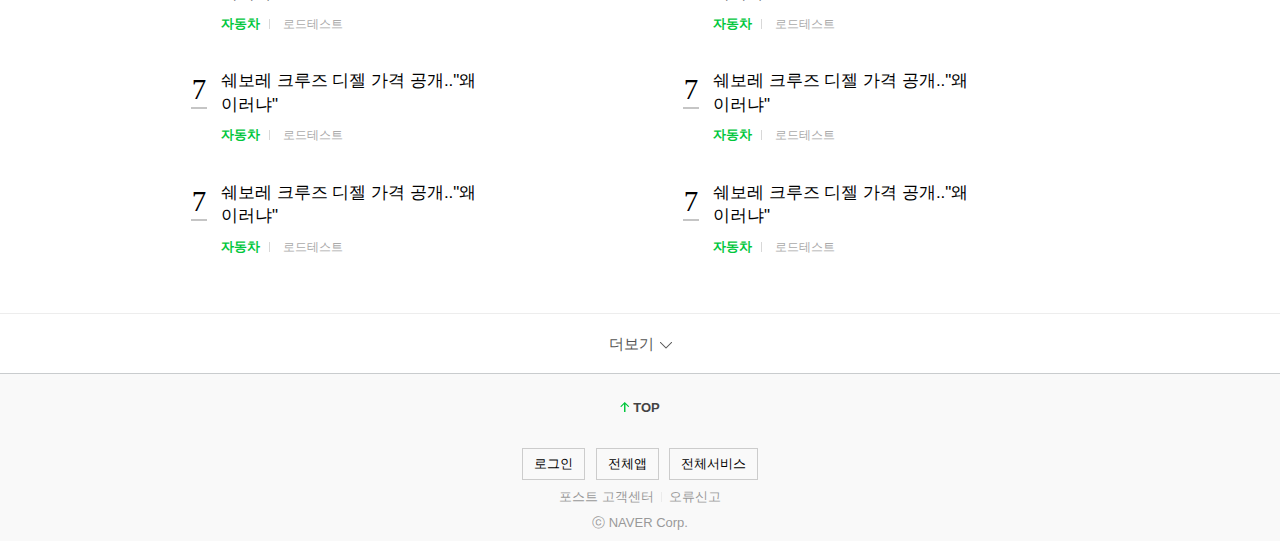
==== commit 3297a201: "frist finish" ====
--- a/index.html
+++ b/index.html
@@ -2,515 +2,534 @@
 <html lang="ko">
 
 <head>
-  <meta charset="UTF-8">
-  <meta name="viewport" content="width=device-width, initial-scale=1.0">
-  <meta http-equiv="X-UA-Compatible" content="ie=edge">
-  <title>네이버 포스트</title>
-  <link rel="stylesheet" href="./reset.css">
-  <link rel="stylesheet" href="./style.css">
+	<meta charset="UTF-8">
+	<meta name="viewport" content="width=device-width, initial-scale=1.0">
+	<meta http-equiv="X-UA-Compatible" content="ie=edge">
+	<title>네이버 포스트</title>
+	<link rel="stylesheet" href="./reset.css">
+	<link rel="stylesheet" href="./style.css">
 </head>
 
 <body>
-  <!-- skip -->
-  <div class="skip">
-    <a class="link_container" href="#container">본문바로가기</a>
-  </div>
-  <!-- //skip -->
-  <!-- header -->
-  <div id="header">
-    <div class="header_top">
-      <div class="logo_wrap">
-        <h1 class="main_logo">
+	<!-- skip -->
+	<div class="skip">
+		<a class="link_container" href="#container">본문바로가기</a>
+	</div>
+	<!-- //skip -->
+	<!-- header -->
+	<div id="header">
+		<div class="header_top">
+			<div class="logo_wrap">
+				<h1 class="main_logo">
           <a class="sp logo" href="index.html">
             <span class="hidden">NAVER</span>
           </a>
         </h1>
-        <h2 class="sub_logo">
+				<h2 class="sub_logo">
           <a class="sp post" href="#">
             <span class="hidden">포스트</span>
           </a>
         </h2>
-      </div>
-      <div class="btn_wrap">
-        <a href="#" class="sp search">
+			</div>
+			<div class="btn_wrap">
+				<a href="#" class="sp search">
           <span class="hidden">검색하기</span>
         </a>
-        <a href="#" class="sp post">
+				<a href="#" class="sp post">
           <span class="hidden">포스트 쓰기</span>
         </a>
-      </div>
+			</div>
+		</div>
+		<div class="header_bottom">
+			<div class="nav">
+				<h2 class="hidden">네비 영역</h2>
+				<ul class="nav_list">
+					<li class="list_item">
+						<a class="best" href="#">
+              <span class="sp first" role="img"></span>베스트</a>
+					</li>
+					<li class="list_item">
+						<a href="#">피드</a>
+					</li>
+					<li class="list_item">
+						<a href="#">알림</a>
+					</li>
+					<li class="list_item">
+						<a href="#">MY</a>
+					</li>
+				</ul>
+			</div>
+			<a class="news" href="#">포스트 소식</a>
+		</div>
+	</div>
+	<!-- //header -->
+	<!-- container -->
+	<div id="container">
+		<h2 class="hidden">본문영역</h2>
+		<!-- visual -->
+		<div class="visual_wrap">
+			<h3 class="hidden">추천 포스트 비주얼 영역</h3>
+		</div>
+		<!-- //visual -->
+		<!-- tabmenu -->
+		<div class="tabmenu_wrap">
+			<h3 class="hidden">탭메뉴</h3>
+			<ul class="tabmenu_list">
+				<li class="list-item">
+					<a class="btn bd-l active" href="#">전체</a>
+				</li>
+				<li class="list-item">
+					<a class="btn" href="#">여행</a>
+				</li>
+				<li class="list-item">
+					<a class="btn" href="#">문화·예술</a>
+				</li>
+				<li class="list-item">
+					<a class="btn" href="#">핫이슈</a>
+				</li>
+				<li class="list-item">
+					<a class="btn" href="#">차·테크</a>
+				</li>
+				<li class="list-item">
+					<a class="btn" href="#">패션·뷰티</a>
+				</li>
+				<li class="list-item">
+					<a class="btn bd-l" href="#">어학·강좌</a>
+				</li>
+				<li class="list-item">
+					<a class="btn" href="#">푸드</a>
+				</li>
+				<li class="list-item">
+					<a class="btn" href="#">육아</a>
+				</li>
+				<li class="list-item">
+					<a class="btn" href="#">리빙</a>
+				</li>
+				<li class="list-item">
+					<a class="btn" href="#">게임</a>
+				</li>
+				<li class="list-item">
+					<a class="btn" href="#">공감·에세이</a>
+				</li>
+			</ul>
+		</div>
+		<!-- //tabmenu -->
+		<!-- select_wrap -->
+		<div class="select_wrap">
+			<h3 class="hidden">TOP100 루키100 선택, 실시간, 주간 선택</h3>
+			<div class="level">
+				<a class="btn top active" href="#">TOP100</a>
+				<a class="btn rookie" href="#">루키100</a>
+			</div>
+			<div class="time">
+				<a class="btn now active" href="#">실시간</a>
+				<a class="btn week" href="#">주간</a>
+			</div>
+		</div>
+		<!-- //select_wrap -->
+		<!-- rank_wrap -->
+		<div class="rank_wrap">
+			<h3 class="hidden">순위표</h3>
+			<!-- 1,2,3위 -->
+			<div class="rank_top">
+				<ul class="rank_top_list">
+					<li class="toprank_box no1">
+						<a class="rank_link" href="#">
+							<div class="number_wrap">
+								<strong class="rank_number">1</strong>
+							</div>
+							<div class="image_wrap">
+								<img class="rank_image" src="http://post.phinf.naver.net/MjAxNzExMTVfMjA2/MDAxNTEwNzI5MDg4MjY4.jZhNewybqZRALEj38pbZzyZ185oFvsQf8P2iaAtJzD0g.rPuJgt6hIH4Jv6juBrm7PmRG0Lox_EMN4fNLBggZcsIg.JPEG/IzsRMeI8jHhBq14GPAB3Q_ykemhA.jpg?type=fb500_195" alt="">
+							</div>
+							<div class="text_wrap">
+								<h4 class="title">국경도 초월한 모성애모성애모성애모성애모성애모성애, 동물 엄빠 사랑해요</h4>
+								<span class="field">반려동물</span>
+								<span class="from">서울연희실용전문학교</span>
+							</div>
+						</a>
+					</li>
+					<li class="toprank_box no2">
+						<a class="rank_link" href="#">
+							<div class="number_wrap">
+								<strong class="rank_number">2</strong>
+							</div>
+							<div class="image_wrap">
+								<img class="rank_image" src="http://post.phinf.naver.net/MjAxNzExMTVfMjA2/MDAxNTEwNzI5MDg4MjY4.jZhNewybqZRALEj38pbZzyZ185oFvsQf8P2iaAtJzD0g.rPuJgt6hIH4Jv6juBrm7PmRG0Lox_EMN4fNLBggZcsIg.JPEG/IzsRMeI8jHhBq14GPAB3Q_ykemhA.jpg?type=fb500_195" alt="">
+							</div>
+							<div class="text_wrap">
+								<h4 class="title">국경도 초월한 모성애모성애모성애모성애모성애모성애, 동물 엄빠 사랑해요</h4>
+								<span class="field">반려동물</span>
+								<span class="from">서울연희실용전문학교</span>
+							</div>
+						</a>
+					</li>
+					<li class="toprank_box no3">
+						<a class="rank_link" href="#">
+							<div class="number_wrap">
+								<strong class="rank_number">3</strong>
+							</div>
+							<div class="image_wrap">
+								<img class="rank_image" src="http://post.phinf.naver.net/MjAxNzExMTVfMjA2/MDAxNTEwNzI5MDg4MjY4.jZhNewybqZRALEj38pbZzyZ185oFvsQf8P2iaAtJzD0g.rPuJgt6hIH4Jv6juBrm7PmRG0Lox_EMN4fNLBggZcsIg.JPEG/IzsRMeI8jHhBq14GPAB3Q_ykemhA.jpg?type=fb500_195" alt="">
+							</div>
+							<div class="text_wrap">
+								<h4 class="title">국경도 초월한 모성애모성애모성애모성애모성애모성애, 동물 엄빠 사랑해요</h4>
+								<span class="field">반려동물</span>
+								<span class="from">서울연희실용전문학교</span>
+							</div>
+						</a>
+					</li>
+				</ul>
+			</div>
+			<!-- //1,2,3위 -->
+			<!-- 4,5,6,7,8,9위 -->
+			<div class="rank_content top">
+				<ul class="rank_content_list">
+					<li class="rank_box">
+						<a class="rank_link" href="#">
+							<div class="number_wrap">
+								<strong class="number">4</strong>
+								<div class="state_wrap down">
+									<em class="state"></em>
+									<span class="move-number">1</span>
+								</div>
+							</div>
+							<div class="text_wrap">
+								<h4 class="title">쉐보레 크루즈 디젤 가격 공개.."왜 이러냐"</h4>
+								<span class="field">자동차</span>
+								<span class="from">로드테스트</span>
+							</div>
+							<div class="image_wrap">
+								<img class="rank_image" src="http://post.phinf.naver.net/MjAxNzExMTBfMTUg/MDAxNTEwMjc1Mjc5MTY3.xnYpJn7pR49eEgvGVEiFeyC-aAkAjHt-xfVtDpTBV4wg.xO4tP-Hzn8fsPWaa1HeNMxiPM5blUjvyv6k6EqRuQdYg.JPEG/InNcBd_UkIsdvJ--m608MB3-dWAs.jpg?type=fb500_195" alt="">
+							</div>
+						</a>
+					</li>
+					<li class="rank_box">
+						<a class="rank_link" href="#">
+							<div class="number_wrap">
+								<strong class="number">5</strong>
+								<div class="state_wrap up">
+									<em class="state"></em>
+									<span class="move-number">1</span>
+								</div>
+							</div>
+							<div class="text_wrap">
+								<h4 class="title">쉐보레 크루즈 디젤 가격 공개.."왜 이러냐"</h4>
+								<span class="field">자동차</span>
+								<span class="from">로드테스트</span>
+							</div>
+							<div class="image_wrap">
+								<img class="rank_image" src="http://post.phinf.naver.net/MjAxNzExMTBfMTUg/MDAxNTEwMjc1Mjc5MTY3.xnYpJn7pR49eEgvGVEiFeyC-aAkAjHt-xfVtDpTBV4wg.xO4tP-Hzn8fsPWaa1HeNMxiPM5blUjvyv6k6EqRuQdYg.JPEG/InNcBd_UkIsdvJ--m608MB3-dWAs.jpg?type=fb500_195" alt="">
+							</div>
+						</a>
+					</li>
+					<li class="rank_box">
+						<a class="rank_link" href="#">
+							<div class="number_wrap">
+								<strong class="number">6</strong>
+								<div class="state_wrap new">
+									<em class="state"></em>
+									<span class="move-number"></span>
+								</div>
+							</div>
+							<div class="text_wrap">
+								<h4 class="title">쉐보레 크루즈 디젤 가격 공개.."왜 이러냐"</h4>
+								<span class="field">자동차</span>
+								<span class="from">로드테스트</span>
+							</div>
+							<div class="image_wrap">
+								<img class="rank_image" src="http://post.phinf.naver.net/MjAxNzExMTBfMTUg/MDAxNTEwMjc1Mjc5MTY3.xnYpJn7pR49eEgvGVEiFeyC-aAkAjHt-xfVtDpTBV4wg.xO4tP-Hzn8fsPWaa1HeNMxiPM5blUjvyv6k6EqRuQdYg.JPEG/InNcBd_UkIsdvJ--m608MB3-dWAs.jpg?type=fb500_195" alt="">
+							</div>
+						</a>
+					</li>
+					<li class="rank_box">
+						<a class="rank_link" href="#">
+							<div class="number_wrap">
+								<strong class="number">7</strong>
+								<div class="state_wrap stay">
+									<em class="state"></em>
+									<span class="move-number"></span>
+								</div>
+							</div>
+							<div class="text_wrap">
+								<h4 class="title">쉐보레 크루즈 디젤 가격 공개.."왜 이러냐"</h4>
+								<span class="field">자동차</span>
+								<span class="from">로드테스트</span>
+							</div>
+							<div class="image_wrap">
+								<img class="rank_image" src="http://post.phinf.naver.net/MjAxNzExMTBfMTUg/MDAxNTEwMjc1Mjc5MTY3.xnYpJn7pR49eEgvGVEiFeyC-aAkAjHt-xfVtDpTBV4wg.xO4tP-Hzn8fsPWaa1HeNMxiPM5blUjvyv6k6EqRuQdYg.JPEG/InNcBd_UkIsdvJ--m608MB3-dWAs.jpg?type=fb500_195" alt="">
+							</div>
+						</a>
+					</li>
+					<li class="rank_box">
+						<a class="rank_link" href="#">
+							<div class="number_wrap">
+								<strong class="number">8</strong>
+								<div class="state_wrap stay">
+									<em class="state"></em>
+									<span class="move-number"></span>
+								</div>
+							</div>
+							<div class="text_wrap">
+								<h4 class="title">쉐보레 크루즈 디젤 가격 공개.."왜 이러냐"</h4>
+								<span class="field">자동차</span>
+								<span class="from">로드테스트</span>
+							</div>
+							<div class="image_wrap">
+								<img class="rank_image" src="http://post.phinf.naver.net/MjAxNzExMTBfMTUg/MDAxNTEwMjc1Mjc5MTY3.xnYpJn7pR49eEgvGVEiFeyC-aAkAjHt-xfVtDpTBV4wg.xO4tP-Hzn8fsPWaa1HeNMxiPM5blUjvyv6k6EqRuQdYg.JPEG/InNcBd_UkIsdvJ--m608MB3-dWAs.jpg?type=fb500_195" alt="">
+							</div>
+						</a>
+					</li>
+					<li class="rank_box">
+						<a class="rank_link" href="#">
+							<div class="number_wrap">
+								<strong class="number">9</strong>
+								<div class="state_wrap stay">
+									<em class="state"></em>
+									<span class="move-number"></span>
+								</div>
+							</div>
+							<div class="text_wrap">
+								<h4 class="title">쉐보레 크루즈 디젤 가격 공개.."왜 이러냐"</h4>
+								<span class="field">자동차</span>
+								<span class="from">로드테스트</span>
+							</div>
+							<div class="image_wrap">
+								<img class="rank_image" src="http://post.phinf.naver.net/MjAxNzExMTBfMTUg/MDAxNTEwMjc1Mjc5MTY3.xnYpJn7pR49eEgvGVEiFeyC-aAkAjHt-xfVtDpTBV4wg.xO4tP-Hzn8fsPWaa1HeNMxiPM5blUjvyv6k6EqRuQdYg.JPEG/InNcBd_UkIsdvJ--m608MB3-dWAs.jpg?type=fb500_195" alt="">
+							</div>
+						</a>
+					</li>
+				</ul>
+			</div>
+			<!-- //4,5,6,7,8,9위 -->
+			<!-- recommand editor -->
+			<div class="recommand_wrap">
+				<div class="recommand_box">
+					<h4 class="title">
+            <span class="bold">전체</span> 인기에디터를 만나보세요</h4>
+					<ul class="recommand_list">
+						<li class="list-item">
+							<a class="recommand_link" href="#">
+								<div class="bg_wrap">
+									<img class="image_icon" src="http://post.phinf.naver.net/20150721_263/tvn_vj_1437473183038WD3y3_PNG/tvn_vj_6532524766142556262.png?type=ff120_120" alt="">
+								</div>
+								<div class="text_wrap">
+									<span class="from">jobsN</span>
+									<p class="desc">
+										취업.창업.직업 프리미엄콘테츠 리더
+									</p>
+								</div>
+							</a>
+						</li>
+						<li class="list-item">
+							<a class="recommand_link" href="#">
+								<div class="bg_wrap">
+									<img class="image_icon" src="http://post.phinf.naver.net/20150721_263/tvn_vj_1437473183038WD3y3_PNG/tvn_vj_6532524766142556262.png?type=ff120_120" alt="">
+								</div>
+								<div class="text_wrap">
+									<span class="from">jobsN</span>
+									<p class="desc">
+										취업.창업.직업 프리미엄콘테츠 리더
+									</p>
+								</div>
+							</a>
+						</li>
+						<li class="list-item">
+							<a class="recommand_link" href="#">
+								<div class="bg_wrap">
+									<img class="image_icon" src="http://post.phinf.naver.net/20150721_263/tvn_vj_1437473183038WD3y3_PNG/tvn_vj_6532524766142556262.png?type=ff120_120" alt="">
+								</div>
+								<div class="text_wrap">
+									<span class="from">jobsN</span>
+									<p class="desc">
+										취업.창업.직업 프리미엄콘테츠 리더
+									</p>
+								</div>
+							</a>
+						</li>
+						<li class="list-item">
+							<a class="recommand_link" href="#">
+								<div class="bg_wrap">
+									<img class="image_icon" src="http://post.phinf.naver.net/20150721_263/tvn_vj_1437473183038WD3y3_PNG/tvn_vj_6532524766142556262.png?type=ff120_120" alt="">
+								</div>
+								<div class="text_wrap">
+									<span class="from">jobsN</span>
+									<p class="desc">
+										취업.창업.직업 프리미엄콘테츠 리더
+									</p>
+								</div>
+							</a>
+						</li>
+						<li class="list-item">
+							<a class="recommand_link" href="#">
+								<div class="bg_wrap">
+									<img class="image_icon" src="http://post.phinf.naver.net/20150721_263/tvn_vj_1437473183038WD3y3_PNG/tvn_vj_6532524766142556262.png?type=ff120_120" alt="">
+								</div>
+								<div class="text_wrap">
+									<span class="from">jobsN</span>
+									<p class="desc">
+										취업.창업.직업 프리미엄콘테츠 리더
+									</p>
+								</div>
+							</a>
+						</li>
+					</ul>
+					<a href="#" class="btn more">더보기</a>
+				</div>
+			</div>
+			<!-- //recommand editor -->
+			<!-- 10~100위 -->
+			<div class="rank_content">
+				<ul class="rank_content_list">
+					<li class="rank_box">
+						<a class="rank_link" href="#">
+							<div class="number_wrap">
+								<strong class="number">7</strong>
+								<div class="state_wrap stay">
+									<em class="state"></em>
+									<span class="move-number"></span>
+								</div>
+							</div>
+							<div class="text_wrap">
+								<h4 class="title">쉐보레 크루즈 디젤 가격 공개.."왜 이러냐"</h4>
+								<span class="field">자동차</span>
+								<span class="from">로드테스트</span>
+							</div>
+							<div class="image_wrap">
+								<img class="rank_image" src="http://post.phinf.naver.net/MjAxNzExMTBfMTUg/MDAxNTEwMjc1Mjc5MTY3.xnYpJn7pR49eEgvGVEiFeyC-aAkAjHt-xfVtDpTBV4wg.xO4tP-Hzn8fsPWaa1HeNMxiPM5blUjvyv6k6EqRuQdYg.JPEG/InNcBd_UkIsdvJ--m608MB3-dWAs.jpg?type=fb500_195" alt="">
+							</div>
+						</a>
+					</li>
+					<li class="rank_box">
+						<a class="rank_link" href="#">
+							<div class="number_wrap">
+								<strong class="number">7</strong>
+								<div class="state_wrap stay">
+									<em class="state"></em>
+									<span class="move-number"></span>
+								</div>
+							</div>
+							<div class="text_wrap">
+								<h4 class="title">쉐보레 크루즈 디젤 가격 공개.."왜 이러냐"</h4>
+								<span class="field">자동차</span>
+								<span class="from">로드테스트</span>
+							</div>
+							<div class="image_wrap">
+								<img class="rank_image" src="http://post.phinf.naver.net/MjAxNzExMTBfMTUg/MDAxNTEwMjc1Mjc5MTY3.xnYpJn7pR49eEgvGVEiFeyC-aAkAjHt-xfVtDpTBV4wg.xO4tP-Hzn8fsPWaa1HeNMxiPM5blUjvyv6k6EqRuQdYg.JPEG/InNcBd_UkIsdvJ--m608MB3-dWAs.jpg?type=fb500_195" alt="">
+							</div>
+						</a>
+					</li>
+					<li class="rank_box">
+						<a class="rank_link" href="#">
+							<div class="number_wrap">
+								<strong class="number">7</strong>
+								<div class="state_wrap stay">
+									<em class="state"></em>
+									<span class="move-number"></span>
+								</div>
+							</div>
+							<div class="text_wrap">
+								<h4 class="title">쉐보레 크루즈 디젤 가격 공개.."왜 이러냐"</h4>
+								<span class="field">자동차</span>
+								<span class="from">로드테스트</span>
+							</div>
+							<div class="image_wrap">
+								<img class="rank_image" src="http://post.phinf.naver.net/MjAxNzExMTBfMTUg/MDAxNTEwMjc1Mjc5MTY3.xnYpJn7pR49eEgvGVEiFeyC-aAkAjHt-xfVtDpTBV4wg.xO4tP-Hzn8fsPWaa1HeNMxiPM5blUjvyv6k6EqRuQdYg.JPEG/InNcBd_UkIsdvJ--m608MB3-dWAs.jpg?type=fb500_195" alt="">
+							</div>
+						</a>
+					</li>
+					<li class="rank_box">
+						<a class="rank_link" href="#">
+							<div class="number_wrap">
+								<strong class="number">7</strong>
+								<div class="state_wrap stay">
+									<em class="state"></em>
+									<span class="move-number"></span>
+								</div>
+							</div>
+							<div class="text_wrap">
+								<h4 class="title">쉐보레 크루즈 디젤 가격 공개.."왜 이러냐"</h4>
+								<span class="field">자동차</span>
+								<span class="from">로드테스트</span>
+							</div>
+							<div class="image_wrap">
+								<img class="rank_image" src="http://post.phinf.naver.net/MjAxNzExMTBfMTUg/MDAxNTEwMjc1Mjc5MTY3.xnYpJn7pR49eEgvGVEiFeyC-aAkAjHt-xfVtDpTBV4wg.xO4tP-Hzn8fsPWaa1HeNMxiPM5blUjvyv6k6EqRuQdYg.JPEG/InNcBd_UkIsdvJ--m608MB3-dWAs.jpg?type=fb500_195" alt="">
+							</div>
+						</a>
+					</li>
+					<li class="rank_box">
+						<a class="rank_link" href="#">
+							<div class="number_wrap">
+								<strong class="number">7</strong>
+								<div class="state_wrap stay">
+									<em class="state"></em>
+									<span class="move-number"></span>
+								</div>
+							</div>
+							<div class="text_wrap">
+								<h4 class="title">쉐보레 크루즈 디젤 가격 공개.."왜 이러냐"</h4>
+								<span class="field">자동차</span>
+								<span class="from">로드테스트</span>
+							</div>
+							<div class="image_wrap">
+								<img class="rank_image" src="http://post.phinf.naver.net/MjAxNzExMTBfMTUg/MDAxNTEwMjc1Mjc5MTY3.xnYpJn7pR49eEgvGVEiFeyC-aAkAjHt-xfVtDpTBV4wg.xO4tP-Hzn8fsPWaa1HeNMxiPM5blUjvyv6k6EqRuQdYg.JPEG/InNcBd_UkIsdvJ--m608MB3-dWAs.jpg?type=fb500_195" alt="">
+							</div>
+						</a>
+					</li>
+					<li class="rank_box">
+						<a class="rank_link" href="#">
+							<div class="number_wrap">
+								<strong class="number">7</strong>
+								<div class="state_wrap stay">
+									<em class="state"></em>
+									<span class="move-number"></span>
+								</div>
+							</div>
+							<div class="text_wrap">
+								<h4 class="title">쉐보레 크루즈 디젤 가격 공개.."왜 이러냐"</h4>
+								<span class="field">자동차</span>
+								<span class="from">로드테스트</span>
+							</div>
+							<div class="image_wrap">
+								<img class="rank_image" src="http://post.phinf.naver.net/MjAxNzExMTBfMTUg/MDAxNTEwMjc1Mjc5MTY3.xnYpJn7pR49eEgvGVEiFeyC-aAkAjHt-xfVtDpTBV4wg.xO4tP-Hzn8fsPWaa1HeNMxiPM5blUjvyv6k6EqRuQdYg.JPEG/InNcBd_UkIsdvJ--m608MB3-dWAs.jpg?type=fb500_195" alt="">
+							</div>
+						</a>
+					</li>
+				</ul>
+			</div>
+			<!-- //10~100위 -->
+		</div>
+    <div class="more_wrap">
+      <a class="btn rankmore" href="#">더보기<em class="sp more" role="image"></em></a>
     </div>
-    <div class="header_bottom">
-      <div class="nav">
-        <h2 class="hidden">네비 영역</h2>
-        <ul class="nav_list">
-          <li class="list_item">
-            <a class="best" href="#">
-              <span class="sp first" role="img"></span>베스트</a>
-          </li>
-          <li class="list_item">
-            <a href="#">피드</a>
-          </li>
-          <li class="list_item">
-            <a href="#">알림</a>
-          </li>
-          <li class="list_item">
-            <a href="#">MY</a>
-          </li>
-        </ul>
-      </div>
-      <a class="news" href="#">포스트 소식</a>
-    </div>
-  </div>
-  <!-- //header -->
-  <!-- container -->
-  <div id="container">
-    <h2 class="hidden">본문영역</h2>
-    <!-- visual -->
-    <div class="visual_wrap">
-      <h3 class="hidden">추천 포스트 비주얼 영역</h3>
-    </div>
-    <!-- //visual -->
-    <!-- tabmenu -->
-    <div class="tabmenu_wrap">
-      <h3 class="hidden">탭메뉴</h3>
-      <ul class="tabmenu_list">
-        <li class="list-item">
-          <a class="btn bd-l active" href="#">전체</a>
-        </li>
-        <li class="list-item">
-          <a class="btn" href="#">여행</a>
-        </li>
-        <li class="list-item">
-          <a class="btn" href="#">문화·예술</a>
-        </li>
-        <li class="list-item">
-          <a class="btn" href="#">핫이슈</a>
-        </li>
-        <li class="list-item">
-          <a class="btn" href="#">차·테크</a>
-        </li>
-        <li class="list-item">
-          <a class="btn" href="#">패션·뷰티</a>
-        </li>
-        <li class="list-item">
-          <a class="btn bd-l" href="#">어학·강좌</a>
-        </li>
-        <li class="list-item">
-          <a class="btn" href="#">푸드</a>
-        </li>
-        <li class="list-item">
-          <a class="btn" href="#">육아</a>
-        </li>
-        <li class="list-item">
-          <a class="btn" href="#">리빙</a>
-        </li>
-        <li class="list-item">
-          <a class="btn" href="#">게임</a>
-        </li>
-        <li class="list-item">
-          <a class="btn" href="#">공감·에세이</a>
-        </li>
-      </ul>
-    </div>
-    <!-- //tabmenu -->
-    <!-- select_wrap -->
-    <div class="select_wrap">
-      <h3 class="hidden">TOP100 루키100 선택, 실시간, 주간 선택</h3>
-      <div class="level">
-        <a class="btn top active" href="#">TOP100</a>
-        <a class="btn rookie" href="#">루키100</a>
-      </div>
-      <div class="time">
-        <a class="btn now active" href="#">실시간</a>
-        <a class="btn week" href="#">주간</a>
-      </div>
-    </div>
-    <!-- //select_wrap -->
-    <!-- rank_wrap -->
-    <div class="rank_wrap">
-      <h3 class="hidden">순위표</h3>
-      <!-- 1,2,3위 -->
-      <div class="rank_top">
-        <ul class="rank_top_list">
-          <li class="toprank_box no1">
-            <a class="rank_link" href="#">
-              <div class="number_wrap">
-                <strong class="rank_number">1</strong>
-              </div>
-              <div class="image_wrap">
-                <img class="rank_image" src="http://post.phinf.naver.net/MjAxNzExMTVfMjA2/MDAxNTEwNzI5MDg4MjY4.jZhNewybqZRALEj38pbZzyZ185oFvsQf8P2iaAtJzD0g.rPuJgt6hIH4Jv6juBrm7PmRG0Lox_EMN4fNLBggZcsIg.JPEG/IzsRMeI8jHhBq14GPAB3Q_ykemhA.jpg?type=fb500_195"
-                  alt="">
-              </div>
-              <div class="text_wrap">
-                <h4 class="title">국경도 초월한 모성애모성애모성애모성애모성애모성애, 동물 엄빠 사랑해요</h4>
-                <span class="field">반려동물</span>
-                <span class="from">서울연희실용전문학교</span>
-              </div>
-            </a>
-          </li>
-          <li class="toprank_box no2">
-            <a class="rank_link" href="#">
-              <div class="number_wrap">
-                <strong class="rank_number">2</strong>
-              </div>
-              <div class="image_wrap">
-                <img class="rank_image" src="http://post.phinf.naver.net/MjAxNzExMTVfMjA2/MDAxNTEwNzI5MDg4MjY4.jZhNewybqZRALEj38pbZzyZ185oFvsQf8P2iaAtJzD0g.rPuJgt6hIH4Jv6juBrm7PmRG0Lox_EMN4fNLBggZcsIg.JPEG/IzsRMeI8jHhBq14GPAB3Q_ykemhA.jpg?type=fb500_195"
-                  alt="">
-              </div>
-              <div class="text_wrap">
-                <h4 class="title">국경도 초월한 모성애모성애모성애모성애모성애모성애, 동물 엄빠 사랑해요</h4>
-                <span class="field">반려동물</span>
-                <span class="from">서울연희실용전문학교</span>
-              </div>
-            </a>
-          </li>
-          <li class="toprank_box no3">
-            <a class="rank_link" href="#">
-              <div class="number_wrap">
-                <strong class="rank_number">3</strong>
-              </div>
-              <div class="image_wrap">
-                <img class="rank_image" src="http://post.phinf.naver.net/MjAxNzExMTVfMjA2/MDAxNTEwNzI5MDg4MjY4.jZhNewybqZRALEj38pbZzyZ185oFvsQf8P2iaAtJzD0g.rPuJgt6hIH4Jv6juBrm7PmRG0Lox_EMN4fNLBggZcsIg.JPEG/IzsRMeI8jHhBq14GPAB3Q_ykemhA.jpg?type=fb500_195"
-                  alt="">
-              </div>
-              <div class="text_wrap">
-                <h4 class="title">국경도 초월한 모성애모성애모성애모성애모성애모성애, 동물 엄빠 사랑해요</h4>
-                <span class="field">반려동물</span>
-                <span class="from">서울연희실용전문학교</span>
-              </div>
-            </a>
-          </li>
-        </ul>
-      </div>
-      <!-- //1,2,3위 -->
-      <!-- 4,5,6,7,8,9위 -->
-      <div class="rank_content top">
-        <ul class="rank_content_list">
-          <li class="rank_box">
-            <a class="rank_link" href="#">
-              <div class="number_wrap">
-                <strong class="number">4</strong>
-                <span class="move-number up">1</span>
-              </div>
-              <div class="text_wrap">
-                <h4 class="title">쉐보레 크루즈 디젤 가격 공개.."왜 이러냐"</h4>
-                <span class="field">자동차</span>
-                <span class="from">로드테스트</span>
-              </div>
-              <div class="image_wrap">
-                <img class="rank_image" src="http://post.phinf.naver.net/MjAxNzExMTBfMTUg/MDAxNTEwMjc1Mjc5MTY3.xnYpJn7pR49eEgvGVEiFeyC-aAkAjHt-xfVtDpTBV4wg.xO4tP-Hzn8fsPWaa1HeNMxiPM5blUjvyv6k6EqRuQdYg.JPEG/InNcBd_UkIsdvJ--m608MB3-dWAs.jpg?type=fb500_195"
-                  alt="">
-              </div>
-            </a>
-          </li>
-          <li class="rank_box">
-            <a class="rank_link" href="#">
-              <div class="number_wrap">
-                <strong class="number">5</strong>
-                <span class="move-number up">1</span>
-              </div>
-              <div class="text_wrap">
-                <h4 class="title">쉐보레 크루즈 디젤 가격 공개.."왜 이러냐"</h4>
-                <span class="field">자동차</span>
-                <span class="from">로드테스트</span>
-              </div>
-              <div class="image_wrap">
-                <img class="rank_image" src="http://post.phinf.naver.net/MjAxNzExMTBfMTUg/MDAxNTEwMjc1Mjc5MTY3.xnYpJn7pR49eEgvGVEiFeyC-aAkAjHt-xfVtDpTBV4wg.xO4tP-Hzn8fsPWaa1HeNMxiPM5blUjvyv6k6EqRuQdYg.JPEG/InNcBd_UkIsdvJ--m608MB3-dWAs.jpg?type=fb500_195"
-                  alt="">
-              </div>
-            </a>
-          </li>
-          <li class="rank_box">
-            <a class="rank_link" href="#">
-              <div class="number_wrap">
-                <strong class="number">6</strong>
-                <span class="move-number up">1</span>
-              </div>
-              <div class="text_wrap">
-                <h4 class="title">쉐보레 크루즈 디젤 가격 공개.."왜 이러냐"</h4>
-                <span class="field">자동차</span>
-                <span class="from">로드테스트</span>
-              </div>
-              <div class="image_wrap">
-                <img class="rank_image" src="http://post.phinf.naver.net/MjAxNzExMTBfMTUg/MDAxNTEwMjc1Mjc5MTY3.xnYpJn7pR49eEgvGVEiFeyC-aAkAjHt-xfVtDpTBV4wg.xO4tP-Hzn8fsPWaa1HeNMxiPM5blUjvyv6k6EqRuQdYg.JPEG/InNcBd_UkIsdvJ--m608MB3-dWAs.jpg?type=fb500_195"
-                  alt="">
-              </div>
-            </a>
-          </li>
-          <li class="rank_box">
-            <a class="rank_link" href="#">
-              <div class="number_wrap">
-                <strong class="number">7</strong>
-                <span class="move-number down">5</span>
-              </div>
-              <div class="text_wrap">
-                <h4 class="title">쉐보레 크루즈 디젤 가격 공개.."왜 이러냐"</h4>
-                <span class="field">자동차</span>
-                <span class="from">로드테스트</span>
-              </div>
-              <div class="image_wrap">
-                <img class="rank_image" src="http://post.phinf.naver.net/MjAxNzExMTBfMTUg/MDAxNTEwMjc1Mjc5MTY3.xnYpJn7pR49eEgvGVEiFeyC-aAkAjHt-xfVtDpTBV4wg.xO4tP-Hzn8fsPWaa1HeNMxiPM5blUjvyv6k6EqRuQdYg.JPEG/InNcBd_UkIsdvJ--m608MB3-dWAs.jpg?type=fb500_195"
-                  alt="">
-              </div>
-            </a>
-          </li>
-          <li class="rank_box">
-            <a class="rank_link" href="#">
-              <div class="number_wrap">
-                <strong class="number">8</strong>
-                <span class="move-number up">1</span>
-              </div>
-              <div class="text_wrap">
-                <h4 class="title">쉐보레 크루즈 디젤 가격 공개.."왜 이러냐"</h4>
-                <span class="field">자동차</span>
-                <span class="from">로드테스트</span>
-              </div>
-              <div class="image_wrap">
-                <img class="rank_image" src="http://post.phinf.naver.net/MjAxNzExMTBfMTUg/MDAxNTEwMjc1Mjc5MTY3.xnYpJn7pR49eEgvGVEiFeyC-aAkAjHt-xfVtDpTBV4wg.xO4tP-Hzn8fsPWaa1HeNMxiPM5blUjvyv6k6EqRuQdYg.JPEG/InNcBd_UkIsdvJ--m608MB3-dWAs.jpg?type=fb500_195"
-                  alt="">
-              </div>
-            </a>
-          </li>
-          <li class="rank_box">
-            <a class="rank_link" href="#">
-              <div class="number_wrap">
-                <strong class="number">9</strong>
-                <span class="move-number up">1</span>
-              </div>
-              <div class="text_wrap">
-                <h4 class="title">쉐보레 크루즈 디젤 가격 공개.."왜 이러냐"</h4>
-                <span class="field">자동차</span>
-                <span class="from">로드테스트</span>
-              </div>
-              <div class="image_wrap">
-                <img class="rank_image" src="http://post.phinf.naver.net/MjAxNzExMTBfMTUg/MDAxNTEwMjc1Mjc5MTY3.xnYpJn7pR49eEgvGVEiFeyC-aAkAjHt-xfVtDpTBV4wg.xO4tP-Hzn8fsPWaa1HeNMxiPM5blUjvyv6k6EqRuQdYg.JPEG/InNcBd_UkIsdvJ--m608MB3-dWAs.jpg?type=fb500_195"
-                  alt="">
-              </div>
-            </a>
-          </li>
-        </ul>
-      </div>
-      <!-- //4,5,6,7,8,9위 -->
-      <!-- recommand editor -->
-      <div class="recommand_wrap">
-        <div class="recommand_box">
-          <h4 class="title">
-            <span class="bold">전체</span> 인기에디터를 만나보세요</h4>
-          <ul class="recommand_list">
-            <li class="list-item">
-              <a class="recommand_link" href="#">
-                <div class="bg_wrap">
-                  <img class="image_icon" src="http://post.phinf.naver.net/20150721_263/tvn_vj_1437473183038WD3y3_PNG/tvn_vj_6532524766142556262.png?type=ff120_120"
-                    alt="">
-                </div>
-                <div class="text_wrap">
-                  <span class="from">jobsN</span>
-                  <p class="desc">
-                    취업.창업.직업 프리미엄콘테츠 리더
-                  </p>
-                </div>
-              </a>
-            </li>
-            <li class="list-item">
-              <a class="recommand_link" href="#">
-                <div class="bg_wrap">
-                  <img class="image_icon" src="http://post.phinf.naver.net/20150721_263/tvn_vj_1437473183038WD3y3_PNG/tvn_vj_6532524766142556262.png?type=ff120_120"
-                    alt="">
-                </div>
-                <div class="text_wrap">
-                  <span class="from">jobsN</span>
-                  <p class="desc">
-                    취업.창업.직업 프리미엄콘테츠 리더
-                  </p>
-                </div>
-              </a>
-            </li>
-            <li class="list-item">
-              <a class="recommand_link" href="#">
-                <div class="bg_wrap">
-                  <img class="image_icon" src="http://post.phinf.naver.net/20150721_263/tvn_vj_1437473183038WD3y3_PNG/tvn_vj_6532524766142556262.png?type=ff120_120"
-                    alt="">
-                </div>
-                <div class="text_wrap">
-                  <span class="from">jobsN</span>
-                  <p class="desc">
-                    취업.창업.직업 프리미엄콘테츠 리더
-                  </p>
-                </div>
-              </a>
-            </li>
-            <li class="list-item">
-              <a class="recommand_link" href="#">
-                <div class="bg_wrap">
-                  <img class="image_icon" src="http://post.phinf.naver.net/20150721_263/tvn_vj_1437473183038WD3y3_PNG/tvn_vj_6532524766142556262.png?type=ff120_120"
-                    alt="">
-                </div>
-                <div class="text_wrap">
-                  <span class="from">jobsN</span>
-                  <p class="desc">
-                    취업.창업.직업 프리미엄콘테츠 리더
-                  </p>
-                </div>
-              </a>
-            </li>
-            <li class="list-item">
-              <a class="recommand_link" href="#">
-                <div class="bg_wrap">
-                  <img class="image_icon" src="http://post.phinf.naver.net/20150721_263/tvn_vj_1437473183038WD3y3_PNG/tvn_vj_6532524766142556262.png?type=ff120_120"
-                    alt="">
-                </div>
-                <div class="text_wrap">
-                  <span class="from">jobsN</span>
-                  <p class="desc">
-                    취업.창업.직업 프리미엄콘테츠 리더
-                  </p>
-                </div>
-              </a>
-            </li>
-          </ul>
-          <a href="#" class="btn more">더보기</a>
-        </div>
-      </div>
-      <!-- //recommand editor -->
-      <!-- 10~100위 -->
-      <div class="rank_content">
-        <ul class="rank_content_list">
-          <li class="rank_box">
-            <a class="rank_link" href="#">
-              <div class="number_wrap">
-                <strong class="number">8</strong>
-                <span class="move-number up">1</span>
-              </div>
-              <div class="text_wrap">
-                <h4 class="title">쉐보레 크루즈 디젤 가격 공개.."왜 이러냐"</h4>
-                <span class="field">자동차</span>
-                <span class="from">로드테스트</span>
-              </div>
-              <div class="image_wrap">
-                <img class="rank_image" src="http://post.phinf.naver.net/MjAxNzExMTBfMTUg/MDAxNTEwMjc1Mjc5MTY3.xnYpJn7pR49eEgvGVEiFeyC-aAkAjHt-xfVtDpTBV4wg.xO4tP-Hzn8fsPWaa1HeNMxiPM5blUjvyv6k6EqRuQdYg.JPEG/InNcBd_UkIsdvJ--m608MB3-dWAs.jpg?type=fb500_195"
-                  alt="">
-              </div>
-            </a>
-          </li>
-          <li class="rank_box">
-            <a class="rank_link" href="#">
-              <div class="number_wrap">
-                <strong class="number">8</strong>
-                <span class="move-number up">1</span>
-              </div>
-              <div class="text_wrap">
-                <h4 class="title">쉐보레 크루즈 디젤 가격 공개.."왜 이러냐"</h4>
-                <span class="field">자동차</span>
-                <span class="from">로드테스트</span>
-              </div>
-              <div class="image_wrap">
-                <img class="rank_image" src="http://post.phinf.naver.net/MjAxNzExMTBfMTUg/MDAxNTEwMjc1Mjc5MTY3.xnYpJn7pR49eEgvGVEiFeyC-aAkAjHt-xfVtDpTBV4wg.xO4tP-Hzn8fsPWaa1HeNMxiPM5blUjvyv6k6EqRuQdYg.JPEG/InNcBd_UkIsdvJ--m608MB3-dWAs.jpg?type=fb500_195"
-                  alt="">
-              </div>
-            </a>
-          </li>
-          <li class="rank_box">
-            <a class="rank_link" href="#">
-              <div class="number_wrap">
-                <strong class="number">8</strong>
-                <span class="move-number up">1</span>
-              </div>
-              <div class="text_wrap">
-                <h4 class="title">쉐보레 크루즈 디젤 가격 공개.."왜 이러냐"</h4>
-                <span class="field">자동차</span>
-                <span class="from">로드테스트</span>
-              </div>
-              <div class="image_wrap">
-                <img class="rank_image" src="http://post.phinf.naver.net/MjAxNzExMTBfMTUg/MDAxNTEwMjc1Mjc5MTY3.xnYpJn7pR49eEgvGVEiFeyC-aAkAjHt-xfVtDpTBV4wg.xO4tP-Hzn8fsPWaa1HeNMxiPM5blUjvyv6k6EqRuQdYg.JPEG/InNcBd_UkIsdvJ--m608MB3-dWAs.jpg?type=fb500_195"
-                  alt="">
-              </div>
-            </a>
-          </li>
-          <li class="rank_box">
-            <a class="rank_link" href="#">
-              <div class="number_wrap">
-                <strong class="number">8</strong>
-                <span class="move-number up">1</span>
-              </div>
-              <div class="text_wrap">
-                <h4 class="title">쉐보레 크루즈 디젤 가격 공개.."왜 이러냐"</h4>
-                <span class="field">자동차</span>
-                <span class="from">로드테스트</span>
-              </div>
-              <div class="image_wrap">
-                <img class="rank_image" src="http://post.phinf.naver.net/MjAxNzExMTBfMTUg/MDAxNTEwMjc1Mjc5MTY3.xnYpJn7pR49eEgvGVEiFeyC-aAkAjHt-xfVtDpTBV4wg.xO4tP-Hzn8fsPWaa1HeNMxiPM5blUjvyv6k6EqRuQdYg.JPEG/InNcBd_UkIsdvJ--m608MB3-dWAs.jpg?type=fb500_195"
-                  alt="">
-              </div>
-            </a>
-          </li>
-          <li class="rank_box">
-            <a class="rank_link" href="#">
-              <div class="number_wrap">
-                <strong class="number">8</strong>
-                <span class="move-number up">1</span>
-              </div>
-              <div class="text_wrap">
-                <h4 class="title">쉐보레 크루즈 디젤 가격 공개.."왜 이러냐"</h4>
-                <span class="field">자동차</span>
-                <span class="from">로드테스트</span>
-              </div>
-              <div class="image_wrap">
-                <img class="rank_image" src="http://post.phinf.naver.net/MjAxNzExMTBfMTUg/MDAxNTEwMjc1Mjc5MTY3.xnYpJn7pR49eEgvGVEiFeyC-aAkAjHt-xfVtDpTBV4wg.xO4tP-Hzn8fsPWaa1HeNMxiPM5blUjvyv6k6EqRuQdYg.JPEG/InNcBd_UkIsdvJ--m608MB3-dWAs.jpg?type=fb500_195"
-                  alt="">
-              </div>
-            </a>
-          </li>
-          <li class="rank_box">
-            <a class="rank_link" href="#">
-              <div class="number_wrap">
-                <strong class="number">8</strong>
-                <span class="move-number up">1</span>
-              </div>
-              <div class="text_wrap">
-                <h4 class="title">쉐보레 크루즈 디젤 가격 공개.."왜 이러냐"</h4>
-                <span class="field">자동차</span>
-                <span class="from">로드테스트</span>
-              </div>
-              <div class="image_wrap">
-                <img class="rank_image" src="http://post.phinf.naver.net/MjAxNzExMTBfMTUg/MDAxNTEwMjc1Mjc5MTY3.xnYpJn7pR49eEgvGVEiFeyC-aAkAjHt-xfVtDpTBV4wg.xO4tP-Hzn8fsPWaa1HeNMxiPM5blUjvyv6k6EqRuQdYg.JPEG/InNcBd_UkIsdvJ--m608MB3-dWAs.jpg?type=fb500_195"
-                  alt="">
-              </div>
-            </a>
-          </li>
-        </ul>
-      </div>
-      <!-- //10~100위 -->
-    </div>
-    <a class="btn rankmore" href="#">더보기</a>
-    <!-- //rank_wrap -->
-  </div>
-  <!-- //container -->
-  <!-- footer -->
-  <div id="footer">
-    <div class="footer_wrap">
-      <h2 class="hidden">푸터영역</h2>
-      <a class="btn_top" href="#">
+
+		<!-- //rank_wrap -->
+	</div>
+	<!-- //container -->
+	<!-- footer -->
+	<div id="footer">
+		<div class="footer_wrap">
+			<h2 class="hidden">푸터영역</h2>
+			<a class="btn_top" href="#">
         <span class="sp top"></span>TOP</a>
-      <ul class="footer_list">
-        <li class="list-item">
-          <a class="btn login" href="#">로그인</a>
-        </li>
-        <li class="list-item">
-          <a class="btn app" href="#">전체앱</a>
-        </li>
-        <li class="list-item">
-          <a class="btn service" href="#">전체서비스</a>
-        </li>
-      </ul>
-      <div class="text_wrap">
-        <a href="#" class="btn customer">포스트 고객센터</a>
-        <a href="#" class="btn error">오류신고</a>
-      </div>
-      <p class="copyright"><a href="#" class="btn copyright">ⓒ NAVER Corp.</a></p>
-    </div>
-  </div>
-  <!-- //footer -->
+			<ul class="footer_list">
+				<li class="list-item">
+					<a class="btn login" href="#">로그인</a>
+				</li>
+				<li class="list-item">
+					<a class="btn app" href="#">전체앱</a>
+				</li>
+				<li class="list-item">
+					<a class="btn service" href="#">전체서비스</a>
+				</li>
+			</ul>
+			<div class="text_wrap">
+				<a href="#" class="btn customer">포스트 고객센터</a>
+				<a href="#" class="btn error">오류신고</a>
+			</div>
+			<p class="copyright"><a href="#" class="btn copyright">ⓒ NAVER Corp.</a></p>
+		</div>
+	</div>
+	<!-- //footer -->
 </body>
 
 </html>
--- a/style.css
+++ b/style.css
@@ -228,6 +228,27 @@
 .tabmenu_wrap .list-item .active {
   color: #000;
   font-weight: bold;
+}
+
+.more_wrap {
+  border-top: 1px solid #ededed;
+  padding: 19px 0;
+  text-align: center;
+}
+
+.more_wrap .rankmore {
+  text-align: center;
+  font-size: 15px;
+  color: #555;
+}
+
+.more_wrap .rankmore .more {
+  margin-left: 6px;
+  background-image: url(./sp_arrow.png);
+  width: 12px;
+  height: 7px;
+  background-position: -301px -68px;
+  background-size: 388px 371px;
 }
 
 .select_wrap {
@@ -433,9 +454,11 @@
 }
 
 .rank_link .number_wrap {
-  float: left;
-  position: relative;
-  padding: 0 4px;
+  width: 40px;
+  float: left;
+  position: relative;
+  padding: 0 2px 0 1px;
+  text-align: center;
 }
 
 .rank_link .number {
@@ -443,45 +466,67 @@
   font-family: Helvetica-Light;
 }
 
-.rank_link .move-number {
-  position: absolute;
-  bottom: -10px;
+.rank_link .state_wrap {
+  margin-top: -10px;
+}
+
+.rank_link .state_wrap .state {
+  display: inline-block;
+}
+
+.rank_link .state_wrap .move-number {
   font-size: 12px;
   font-weight: bold;
   font-family: Helvetica;
 }
 
-.rank_link .move-number.up {
+.rank_link .state_wrap.up .state {
+  display: inline-block;
+  margin-bottom: 1px;
   color: #ff4467;
-}
-
-.rank_link .move-number.up:before {
+  border: 4px solid #ff4467;
   border-width: 6px 4px 6px 4px;
   border-color: transparent transparent #ff4467 transparent;
 }
 
-.rank_link .move-number.down {
+.rank_link .state_wrap.up .move-number {
+  color: #ff4467;
+}
+
+.rank_link .state_wrap.down .state {
+  display: inline-block;
+  margin-bottom: -5px;
   color: #3d87ff;
-}
-
-.rank_link .move-number.down:before {
-  margin-bottom: -5px;
+  border: 4px solid #3d87ff;
   border-width: 6px 4px 6px 4px;
   border-color: #3d87ff transparent transparent transparent;
 }
 
-.rank_link .move-number:before {
-  content: '';
-  display: inline-block;
-  margin-bottom: 1px;
-  margin-right: 2px;
-  border: 4px solid #ff4467;
-  border-top-width: 6px;
+.rank_link .state_wrap.down .move-number {
+  color: #3d87ff;
+}
+
+.rank_link .state_wrap.new .state {
+  display: inline-block;
+  width: 23px;
+  height: 10px;
+  margin-bottom: -5px;
+  background-image: url(./sp_common.png);
+  background-size: 250px 233px;
+  background-position: -23px -203px;
+}
+
+.rank_link .state_wrap.stay .state {
+  display: inline-block;
+  width: 16px;
+  height: 2px;
+  margin-bottom: 2px;
+  background-color: #c5c5c5;
 }
 
 .rank_link .text_wrap {
   width: 257px;
-  padding: 0 12px;
+  padding: 0 12px 0 0;
   float: left;
 }
 
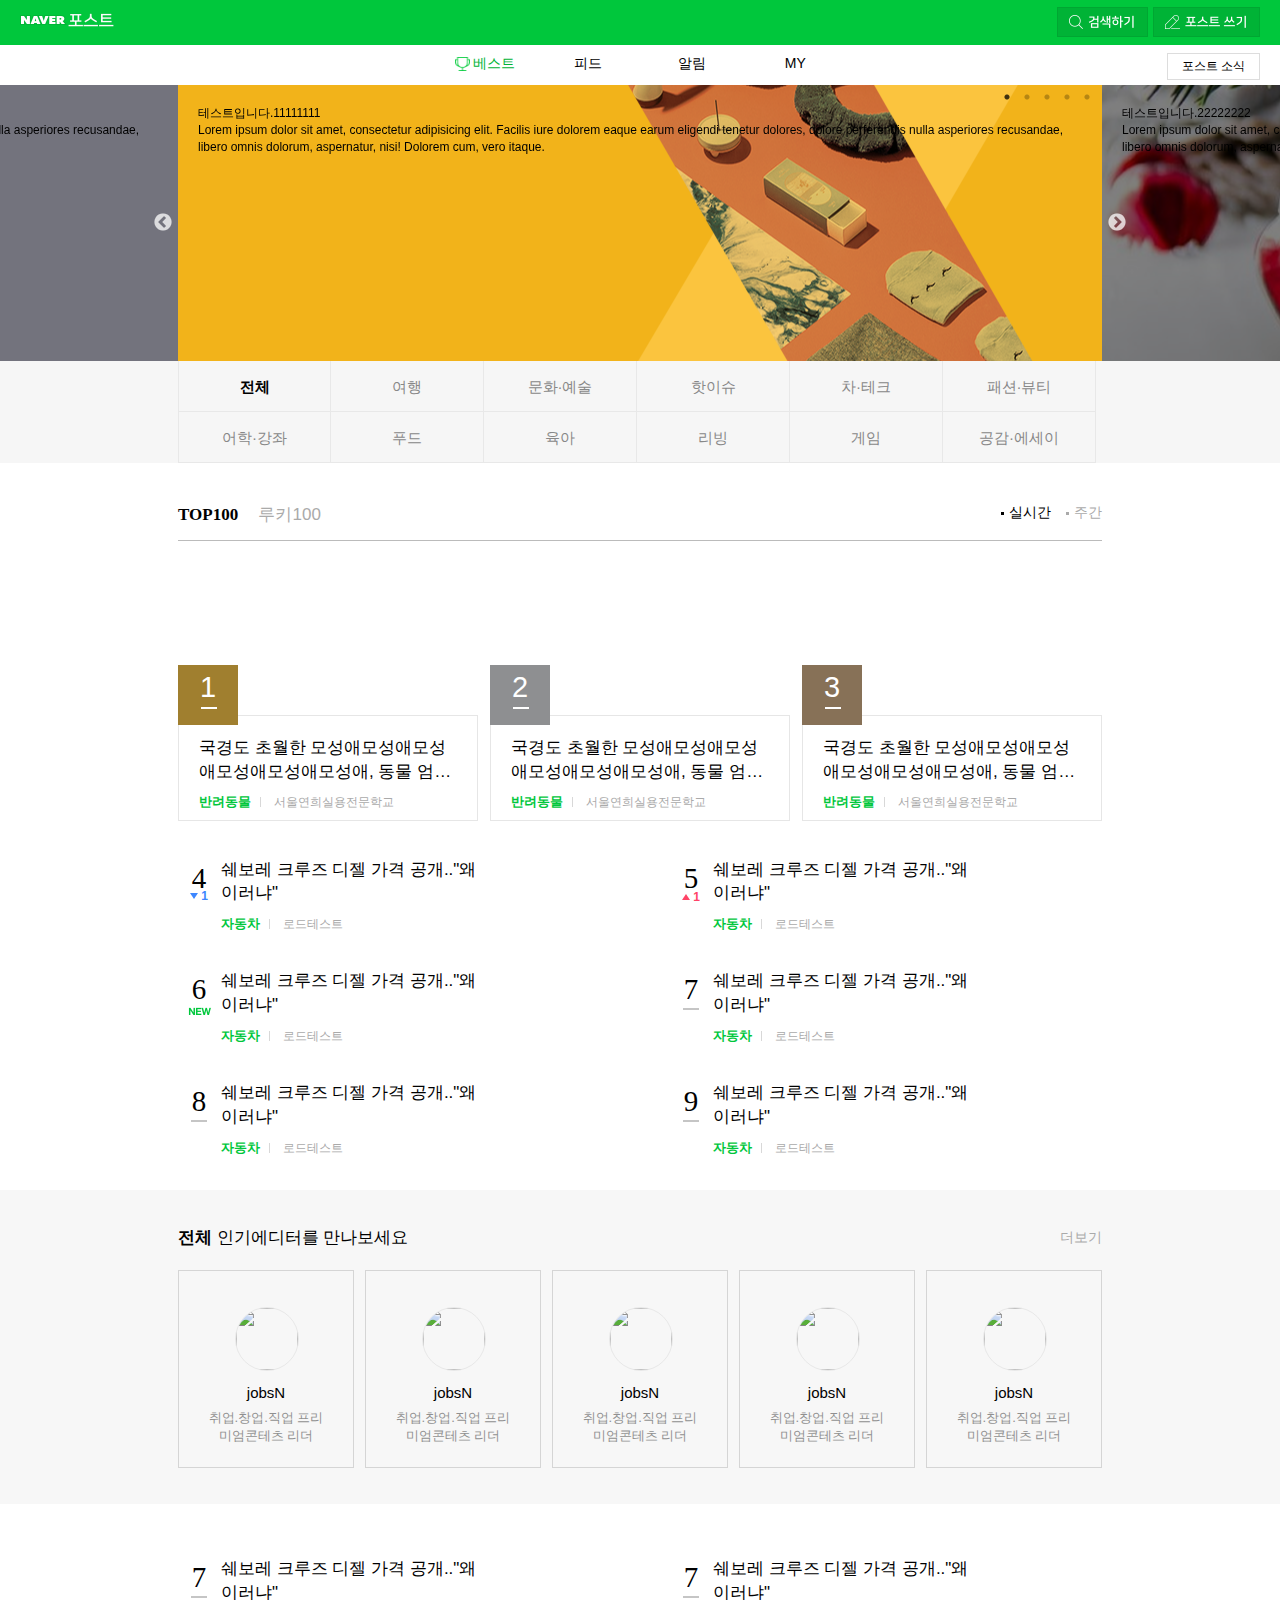
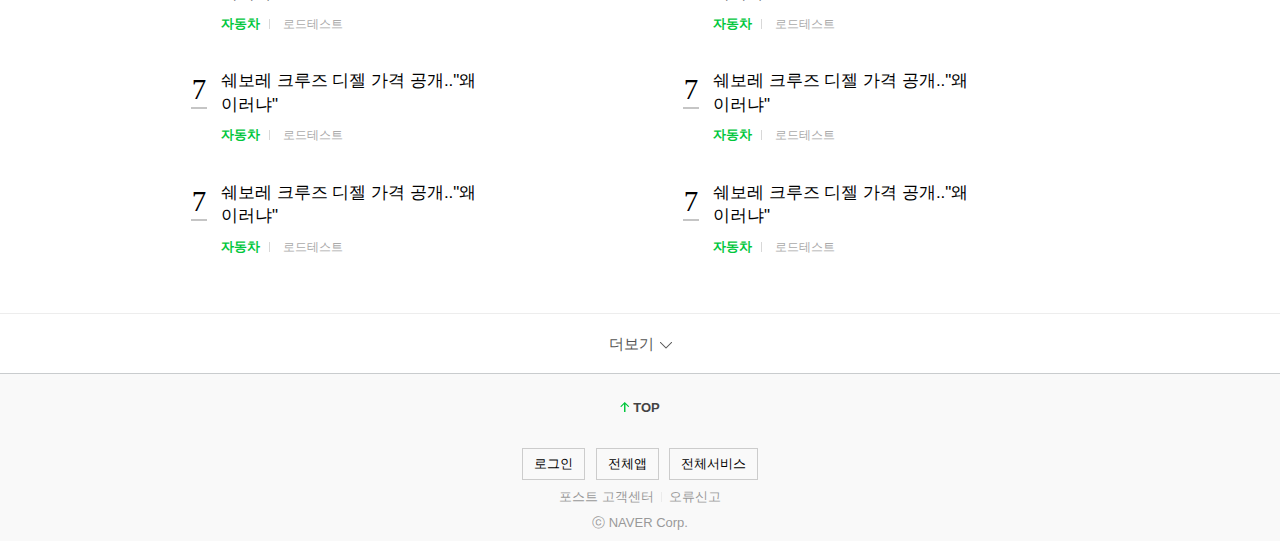
==== commit be22c717: "add visual_slider" ====
--- a/index.html
+++ b/index.html
@@ -8,6 +8,8 @@
 	<title>네이버 포스트</title>
 	<link rel="stylesheet" href="./reset.css">
 	<link rel="stylesheet" href="./style.css">
+  <link rel="stylesheet" type="text/css" href="./slick/slick.css">
+	<link rel="stylesheet" type="text/css" href="./slick/slick-theme.css">
 </head>
 
 <body>
@@ -69,6 +71,37 @@
 		<!-- visual -->
 		<div class="visual_wrap">
 			<h3 class="hidden">추천 포스트 비주얼 영역</h3>
+      <div class="slider">
+        <ul class="slider__list">
+          <li class="slider__item">
+            <a class="slider__link" href="#">
+              <h3>테스트입니다.11111111</h3>
+              <p>Lorem ipsum dolor sit amet, consectetur adipisicing elit. Facilis iure dolorem eaque earum eligendi tenetur dolores, dolore perferendis nulla asperiores recusandae, libero omnis dolorum, aspernatur, nisi! Dolorem cum, vero itaque.</p>
+              <div class="img_dim"></div>
+            </a>
+          </li>
+          <li class="slider__item bg2">
+            <h3>테스트입니다.22222222</h3>
+            <p>Lorem ipsum dolor sit amet, consectetur adipisicing elit. Facilis iure dolorem eaque earum eligendi tenetur dolores, dolore perferendis nulla asperiores recusandae, libero omnis dolorum, aspernatur, nisi! Dolorem cum, vero itaque.</p>
+            <div class="img_dim"></div>
+          </li>
+          <li class="slider__item bg3">
+            <h3>테스트입니다.33333333</h3>
+            <p>Lorem ipsum dolor sit amet, consectetur adipisicing elit. Facilis iure dolorem eaque earum eligendi tenetur dolores, dolore perferendis nulla asperiores recusandae, libero omnis dolorum, aspernatur, nisi! Dolorem cum, vero itaque.</p>
+            <div class="img_dim"></div>
+          </li>
+          <li class="slider__item bg4">
+            <h3>테스트입니다.44444444</h3>
+            <p>Lorem ipsum dolor sit amet, consectetur adipisicing elit. Facilis iure dolorem eaque earum eligendi tenetur dolores, dolore perferendis nulla asperiores recusandae, libero omnis dolorum, aspernatur, nisi! Dolorem cum, vero itaque.</p>
+            <div class="img_dim"></div>
+          </li>
+          <li class="slider__item bg5">
+            <h3>테스트입니다.5555555</h3>
+            <p>Lorem ipsum dolor sit amet, consectetur adipisicing elit. Facilis iure dolorem eaque earum eligendi tenetur dolores, dolore perferendis nulla asperiores recusandae, libero omnis dolorum, aspernatur, nisi! Dolorem cum, vero itaque.</p>
+            <div class="img_dim"></div>
+          </li>
+        </ul>
+      </div>
 		</div>
 		<!-- //visual -->
 		<!-- tabmenu -->
@@ -530,6 +563,20 @@
 		</div>
 	</div>
 	<!-- //footer -->
+  <script src="https://code.jquery.com/jquery-2.2.0.min.js" type="text/javascript"></script>
+	<script src="./slick/slick.js" type="text/javascript" charset="utf-8"></script>
+
+	<script type="text/javascript">
+		$(document).on('ready', function() {
+			$('.slider__list').slick({
+				autoplay: true,
+				dots: true,
+				arrows: true,
+				infinite: true,
+				speed: 100,
+			});
+		});
+	</script>
 </body>
 
 </html>
--- a/style.css
+++ b/style.css
@@ -198,6 +198,80 @@
 
 #container .rank_content.top {
   margin-bottom: 364px;
+}
+
+.visual_wrap .slider {
+  width: 100%;
+  height: 276px;
+}
+
+.visual_wrap .slider__list {
+  width: 924px;
+  margin: 0 auto;
+}
+
+.visual_wrap .slider__item {
+  position: relative;
+  box-sizing: border-box;
+  padding: 20px;
+  width: 100%;
+  height: 276px;
+  background: url("./slider-bg-1.png") 0 center no-repeat;
+}
+
+.visual_wrap .slider__link {
+  display: inline-block;
+  width: 100%;
+  height: 100%;
+}
+
+.visual_wrap .slick-list {
+  overflow: visible !important;
+}
+
+.visual_wrap .slick-arrow {
+  z-index: 1;
+}
+
+.visual_wrap .slick-dots {
+  width: auto;
+  top: 0;
+  right: 5px;
+}
+
+.visual_wrap .slick-dots li {
+  margin: 0;
+}
+
+.visual_wrap .bg2 {
+  background-image: url("./slider-bg-2.png");
+}
+
+.visual_wrap .bg3 {
+  background-image: url("./slider-bg-3.png");
+}
+
+.visual_wrap .bg4 {
+  background-image: url("./slider-bg-4.png");
+}
+
+.visual_wrap .bg5 {
+  background-image: url("./slider-bg-5.png");
+}
+
+.visual_wrap .img_dim {
+  display: block;
+  position: absolute;
+  top: 0;
+  right: 0;
+  bottom: 0;
+  left: 0;
+  background: rgba(0, 0, 0, 0.5);
+  z-index: 1;
+}
+
+.visual_wrap .slick-current .img_dim {
+  display: none;
 }
 
 .tabmenu_wrap {
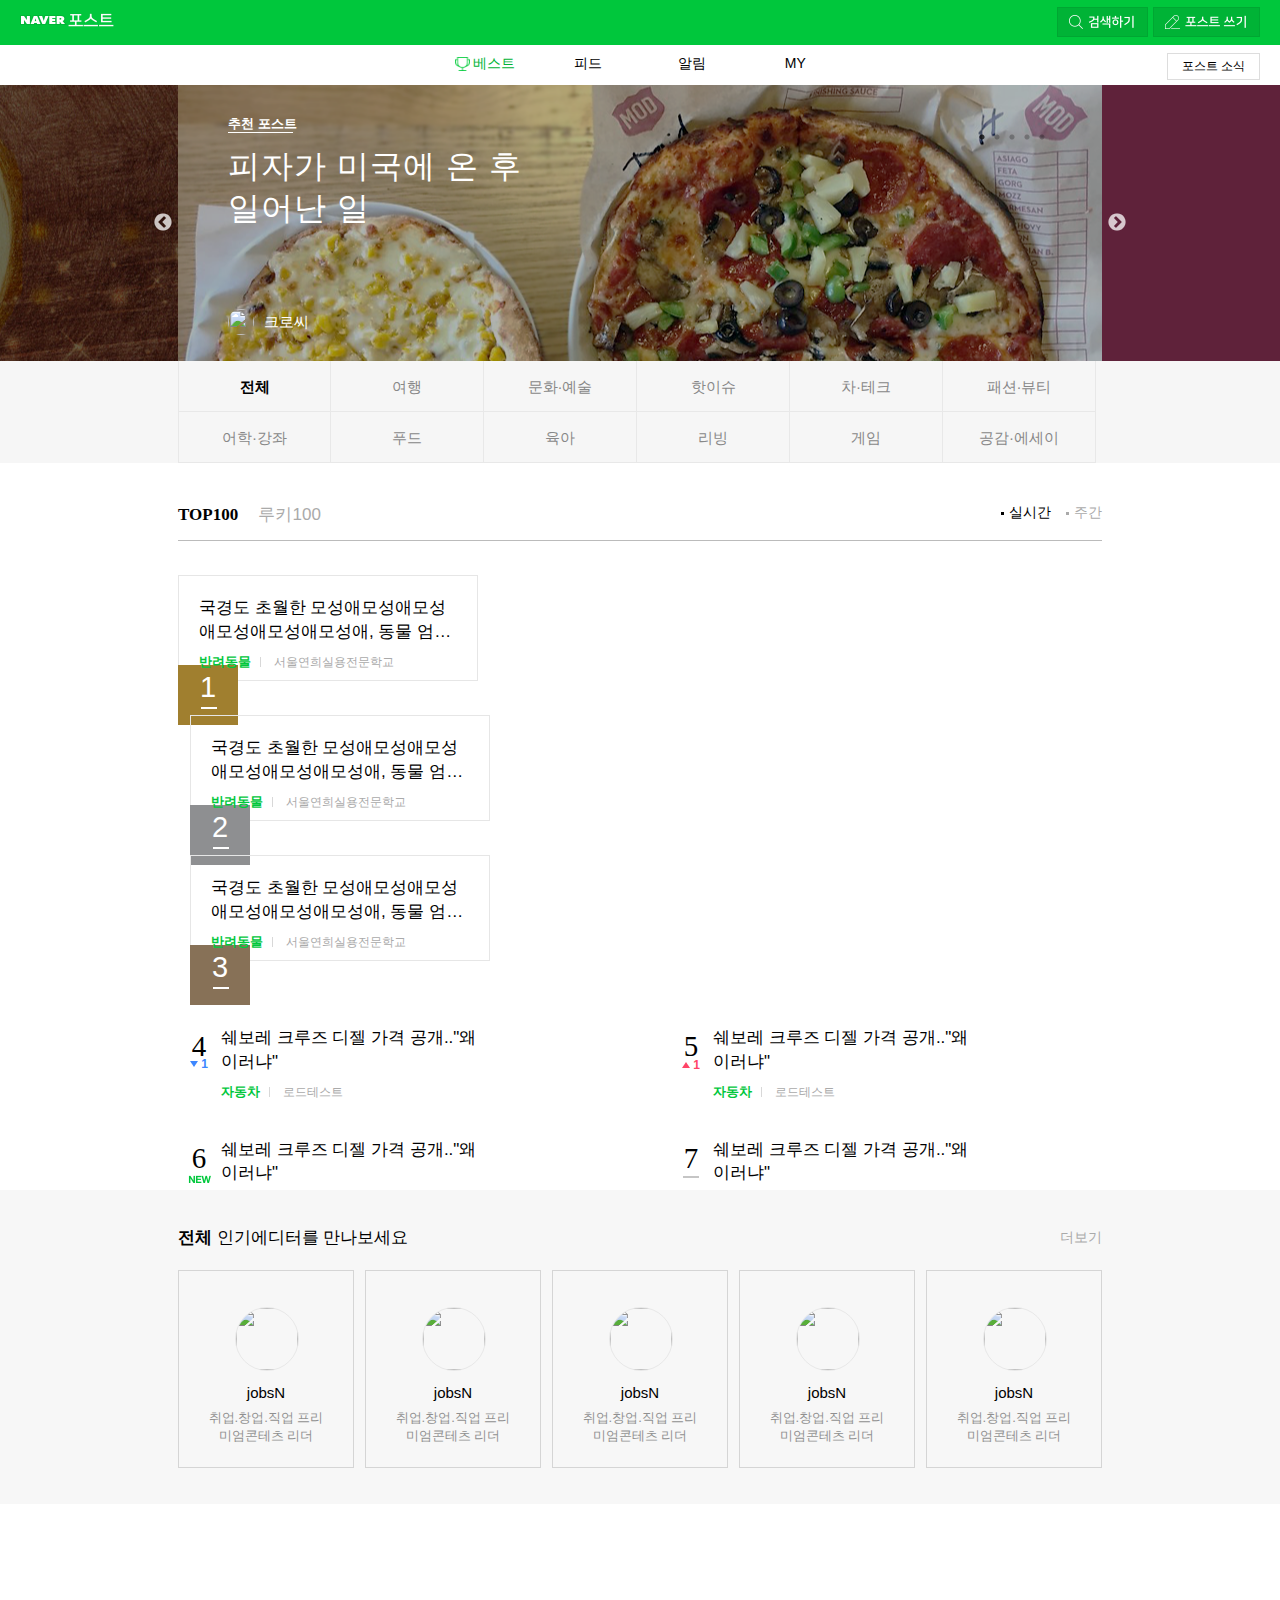
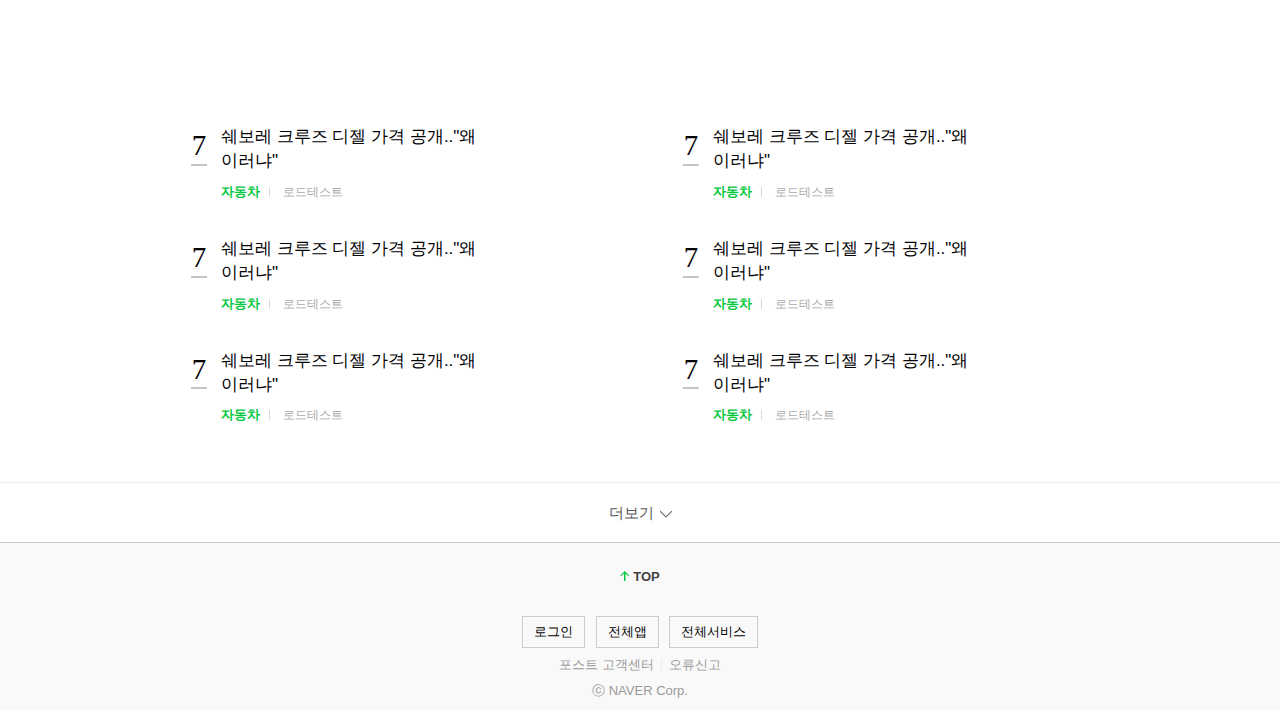
==== commit c97fb5f3: "worked slider" ====
--- a/index.html
+++ b/index.html
@@ -75,31 +75,65 @@
         <ul class="slider__list">
           <li class="slider__item">
             <a class="slider__link" href="#">
-              <h3>테스트입니다.11111111</h3>
-              <p>Lorem ipsum dolor sit amet, consectetur adipisicing elit. Facilis iure dolorem eaque earum eligendi tenetur dolores, dolore perferendis nulla asperiores recusandae, libero omnis dolorum, aspernatur, nisi! Dolorem cum, vero itaque.</p>
-              <div class="img_dim"></div>
+              <span class="slider__recommand">추천 포스트</span>
+              <h3 class="slider__title">피자가 미국에 온 후<br/>
+                 일어난 일</h3>
+              <div class="slider__icon__wrap">
+                <img class="slider__icon" src="http://post.phinf.naver.net/MjAxNzExMzBfMTMx/MDAxNTEyMDIyOTk1NDY2.VhPBSP_POlUdY2pxkphjAPK3pbiEjVawxYiru4G5d2sg.T4BXf_OYFZyBGLRLXzWWX2z1Q747jbFTk07idokx-Zwg.PNG/post_4944814209381836214.png?type=f40_40" alt="">
+              </div>
+              <p class="slider__from">크로씨</p>
             </a>
+            <div class="img_dim"></div>
           </li>
           <li class="slider__item bg2">
-            <h3>테스트입니다.22222222</h3>
-            <p>Lorem ipsum dolor sit amet, consectetur adipisicing elit. Facilis iure dolorem eaque earum eligendi tenetur dolores, dolore perferendis nulla asperiores recusandae, libero omnis dolorum, aspernatur, nisi! Dolorem cum, vero itaque.</p>
+            <a class="slider__link" href="#">
+              <span class="slider__recommand">추천 포스트</span>
+              <h3 class="slider__title">피자가 미국에 온 후<br/>
+                 일어난 일</h3>
+              <div class="slider__icon__wrap">
+                <img class="slider__icon" src="http://post.phinf.naver.net/MjAxNzExMzBfMTMx/MDAxNTEyMDIyOTk1NDY2.VhPBSP_POlUdY2pxkphjAPK3pbiEjVawxYiru4G5d2sg.T4BXf_OYFZyBGLRLXzWWX2z1Q747jbFTk07idokx-Zwg.PNG/post_4944814209381836214.png?type=f40_40" alt="">
+              </div>
+              <p class="slider__from">크로씨</p>
+            </a>
             <div class="img_dim"></div>
           </li>
           <li class="slider__item bg3">
-            <h3>테스트입니다.33333333</h3>
-            <p>Lorem ipsum dolor sit amet, consectetur adipisicing elit. Facilis iure dolorem eaque earum eligendi tenetur dolores, dolore perferendis nulla asperiores recusandae, libero omnis dolorum, aspernatur, nisi! Dolorem cum, vero itaque.</p>
+            <a class="slider__link" href="#">
+              <span class="slider__recommand">추천 포스트</span>
+              <h3 class="slider__title">피자가 미국에 온 후<br/>
+                 일어난 일</h3>
+              <div class="slider__icon__wrap">
+                <img class="slider__icon" src="http://post.phinf.naver.net/MjAxNzExMzBfMTMx/MDAxNTEyMDIyOTk1NDY2.VhPBSP_POlUdY2pxkphjAPK3pbiEjVawxYiru4G5d2sg.T4BXf_OYFZyBGLRLXzWWX2z1Q747jbFTk07idokx-Zwg.PNG/post_4944814209381836214.png?type=f40_40" alt="">
+              </div>
+              <p class="slider__from">크로씨</p>
+            </a>
             <div class="img_dim"></div>
           </li>
           <li class="slider__item bg4">
-            <h3>테스트입니다.44444444</h3>
-            <p>Lorem ipsum dolor sit amet, consectetur adipisicing elit. Facilis iure dolorem eaque earum eligendi tenetur dolores, dolore perferendis nulla asperiores recusandae, libero omnis dolorum, aspernatur, nisi! Dolorem cum, vero itaque.</p>
+            <a class="slider__link" href="#">
+              <span class="slider__recommand">추천 포스트</span>
+              <h3 class="slider__title">피자가 미국에 온 후<br/>
+                 일어난 일</h3>
+              <div class="slider__icon__wrap">
+                <img class="slider__icon" src="http://post.phinf.naver.net/MjAxNzExMzBfMTMx/MDAxNTEyMDIyOTk1NDY2.VhPBSP_POlUdY2pxkphjAPK3pbiEjVawxYiru4G5d2sg.T4BXf_OYFZyBGLRLXzWWX2z1Q747jbFTk07idokx-Zwg.PNG/post_4944814209381836214.png?type=f40_40" alt="">
+              </div>
+              <p class="slider__from">크로씨</p>
+            </a>
             <div class="img_dim"></div>
           </li>
           <li class="slider__item bg5">
-            <h3>테스트입니다.5555555</h3>
-            <p>Lorem ipsum dolor sit amet, consectetur adipisicing elit. Facilis iure dolorem eaque earum eligendi tenetur dolores, dolore perferendis nulla asperiores recusandae, libero omnis dolorum, aspernatur, nisi! Dolorem cum, vero itaque.</p>
+            <a class="slider__link" href="#">
+              <span class="slider__recommand">추천 포스트</span>
+              <h3 class="slider__title">피자가 미국에 온 후<br/>
+                 일어난 일</h3>
+              <div class="slider__icon__wrap">
+                <img class="slider__icon" src="http://post.phinf.naver.net/MjAxNzExMzBfMTMx/MDAxNTEyMDIyOTk1NDY2.VhPBSP_POlUdY2pxkphjAPK3pbiEjVawxYiru4G5d2sg.T4BXf_OYFZyBGLRLXzWWX2z1Q747jbFTk07idokx-Zwg.PNG/post_4944814209381836214.png?type=f40_40" alt="">
+              </div>
+              <p class="slider__from">크로씨</p>
+            </a>
             <div class="img_dim"></div>
           </li>
+
         </ul>
       </div>
 		</div>
--- a/style.css
+++ b/style.css
@@ -212,17 +212,75 @@
 
 .visual_wrap .slider__item {
   position: relative;
-  box-sizing: border-box;
-  padding: 20px;
   width: 100%;
   height: 276px;
   background: url("./slider-bg-1.png") 0 center no-repeat;
 }
 
+.visual_wrap .slider__item.slick-current .slider__link {
+  display: inline-block;
+  position: relative;
+  z-index: 2;
+}
+
 .visual_wrap .slider__link {
-  display: inline-block;
+  display: none;
+  box-sizing: border-box;
+  padding: 30px 50px;
   width: 100%;
   height: 100%;
+}
+
+.visual_wrap .slider__recommand {
+  position: relative;
+  font-size: 13px;
+  color: #fff;
+  font-weight: bold;
+}
+
+.visual_wrap .slider__recommand:after {
+  content: '';
+  position: absolute;
+  width: 65px;
+  height: 1px;
+  background: #fff;
+  left: 0;
+  bottom: -2px;
+}
+
+.visual_wrap .slider__title {
+  padding-top: 12px;
+  font-size: 32px;
+  line-height: 42px;
+  letter-spacing: 1px;
+  color: #fff;
+}
+
+.visual_wrap .slider__icon__wrap {
+  position: absolute;
+  bottom: 26px;
+  display: inline-block;
+  width: 26px;
+  height: 26px;
+  border-radius: 50%;
+  overflow: hidden;
+}
+
+.visual_wrap .slider__icon {
+  width: 26px;
+  height: 26px;
+}
+
+.visual_wrap .slider__from {
+  position: absolute;
+  bottom: 26px;
+  left: 86px;
+  display: inline-block;
+  height: 26px;
+  vertical-align: top;
+  line-height: 26px;
+  font-size: 15px;
+  color: #fff;
 }
 
 .visual_wrap .slick-list {
@@ -240,6 +298,9 @@
 }
 
 .visual_wrap .slick-dots li {
+  top: 40px;
+  right: 50px;
+  width: 15px;
   margin: 0;
 }
 
@@ -266,12 +327,12 @@
   right: 0;
   bottom: 0;
   left: 0;
-  background: rgba(0, 0, 0, 0.5);
+  background: rgba(0, 0, 0, 0.6);
   z-index: 1;
 }
 
 .visual_wrap .slick-current .img_dim {
-  display: none;
+  background: rgba(0, 0, 0, 0.3);
 }
 
 .tabmenu_wrap {
@@ -398,7 +459,6 @@
 .rank_top_list .toprank_box .rank_link {
   overflow: hidden;
   position: relative;
-  display: inline-block;
   width: 300px;
   height: 247px;
 }
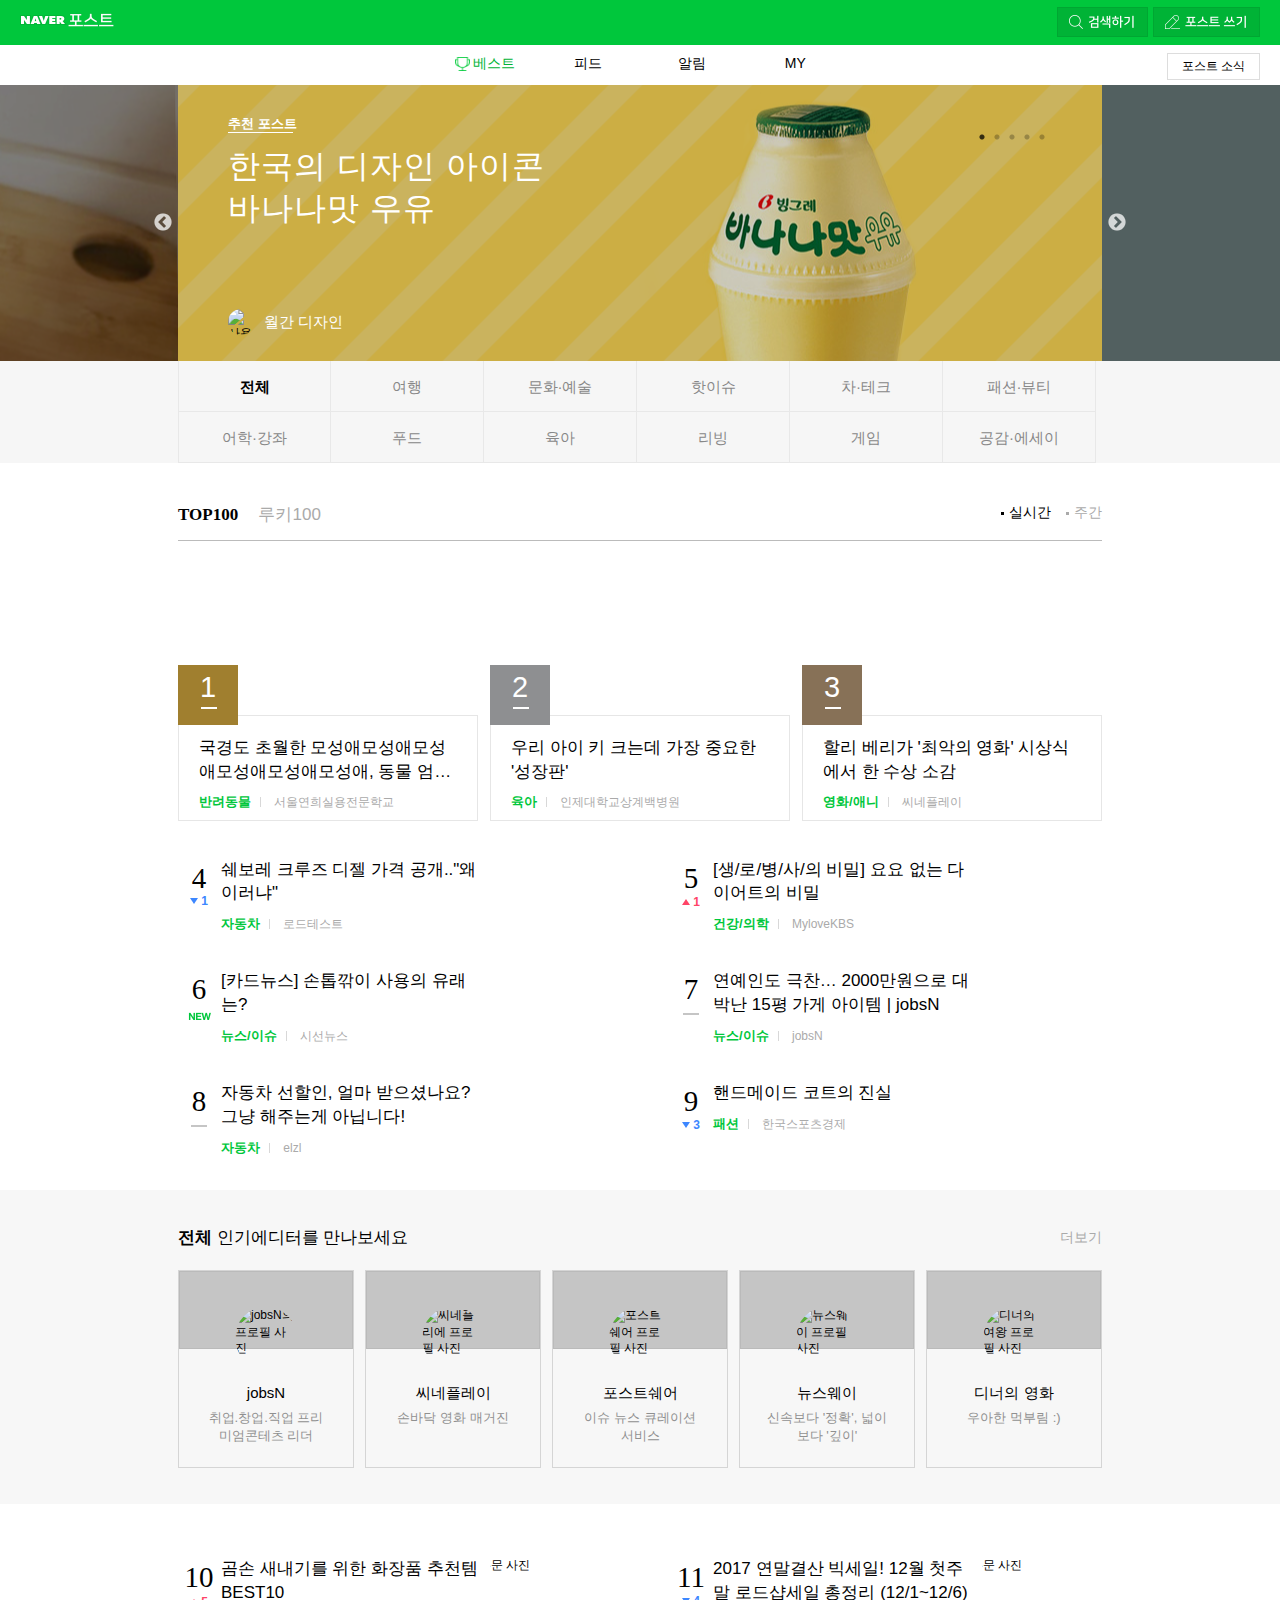
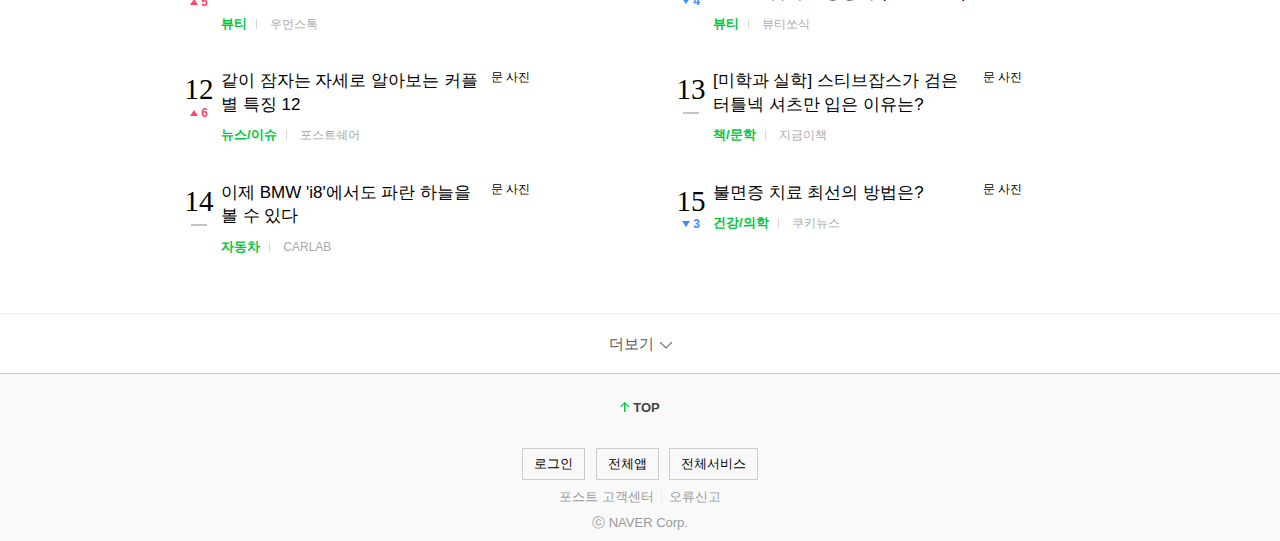
==== commit 69f3fc66: "modified responsive" ====
--- a/index.html
+++ b/index.html
@@ -76,60 +76,60 @@
           <li class="slider__item">
             <a class="slider__link" href="#">
               <span class="slider__recommand">추천 포스트</span>
-              <h3 class="slider__title">피자가 미국에 온 후<br/>
-                 일어난 일</h3>
+              <h3 class="slider__title">한국의 디자인 아이콘<br/>
+                 바나나맛 우유</h3>
               <div class="slider__icon__wrap">
-                <img class="slider__icon" src="http://post.phinf.naver.net/MjAxNzExMzBfMTMx/MDAxNTEyMDIyOTk1NDY2.VhPBSP_POlUdY2pxkphjAPK3pbiEjVawxYiru4G5d2sg.T4BXf_OYFZyBGLRLXzWWX2z1Q747jbFTk07idokx-Zwg.PNG/post_4944814209381836214.png?type=f40_40" alt="">
+                <img class="slider__icon" src="http://post.phinf.naver.net/MjAxNzExMzBfMjc2/MDAxNTEyMDM1Nzk3NzYx.IBghRa-vZaGCu65uW9pKIAPC-h_ms_Tutqa0E7l-WQYg.elVIdYQjCCQXDaWIcKGc0jysZSJYC55mzHDZT74o79Ug.PNG/post_1366766973865819799.png?type=f40_40" alt="사용자 프로필 이미지">
               </div>
-              <p class="slider__from">크로씨</p>
+              <p class="slider__from">월간 디자인</p>
             </a>
             <div class="img_dim"></div>
           </li>
           <li class="slider__item bg2">
             <a class="slider__link" href="#">
-              <span class="slider__recommand">추천 포스트</span>
-              <h3 class="slider__title">피자가 미국에 온 후<br/>
-                 일어난 일</h3>
+              <span class="slider__recommand">추천 시리즈</span>
+              <h3 class="slider__title">방피디의 책리뷰</h3>
               <div class="slider__icon__wrap">
-                <img class="slider__icon" src="http://post.phinf.naver.net/MjAxNzExMzBfMTMx/MDAxNTEyMDIyOTk1NDY2.VhPBSP_POlUdY2pxkphjAPK3pbiEjVawxYiru4G5d2sg.T4BXf_OYFZyBGLRLXzWWX2z1Q747jbFTk07idokx-Zwg.PNG/post_4944814209381836214.png?type=f40_40" alt="">
+                <img class="slider__icon" src="http://post.phinf.naver.net/MjAxNzExMzBfNjUg/MDAxNTEyMDM1ODAzNzk1.CV7zsTA1PbK8aCIde8mLTKvpkS9ABvCg60F5unIuI3kg.B16iKIQhfvSurXGp3N92f-8MtrKm0Ip8CNMHHw1gxe8g.JPEG/post_4546890057209655367.jpg?type=f40_40" alt="사용자 프로필 이미지" data-src="http://post.phinf.naver.net/MjAxNzExMzBfNjUg/MDAxNTEyMDM1ODAzNzk1.CV7zsTA1PbK8aCIde8mLTKvpkS9ABvCg60F5unIuI3kg.B16iKIQhfvSurXGp3N92f-8MtrKm0Ip8CNMHHw1gxe8g.JPEG/post_4546890057209655367.jpg?type=f40_40" alt="">
               </div>
-              <p class="slider__from">크로씨</p>
+              <p class="slider__from">화니책방</p>
             </a>
             <div class="img_dim"></div>
           </li>
           <li class="slider__item bg3">
             <a class="slider__link" href="#">
-              <span class="slider__recommand">추천 포스트</span>
-              <h3 class="slider__title">피자가 미국에 온 후<br/>
-                 일어난 일</h3>
+              <span class="slider__recommand">추천 시리즈</span>
+              <h3 class="slider__title">정신분석으로 영화읽기</h3>
               <div class="slider__icon__wrap">
-                <img class="slider__icon" src="http://post.phinf.naver.net/MjAxNzExMzBfMTMx/MDAxNTEyMDIyOTk1NDY2.VhPBSP_POlUdY2pxkphjAPK3pbiEjVawxYiru4G5d2sg.T4BXf_OYFZyBGLRLXzWWX2z1Q747jbFTk07idokx-Zwg.PNG/post_4944814209381836214.png?type=f40_40" alt="">
+                <img class="slider__icon" src="http://post.phinf.naver.net/MjAxNzExMzBfNjMg/MDAxNTEyMDM1ODA3OTQ2.s1iAD50EN65FbezDtH-ffaDwtYqH49OGnTi6cFXCOXQg.4SB7w7IZ3nE3f93w6rDCTvSUJpBaMNbUnU_eoWCGl3Yg.PNG/post_8983311208234075906.png?type=f40_40" alt="사용자 프로필 이미지" data-src="http://post.phinf.naver.net/MjAxNzExMzBfNjMg/MDAxNTEyMDM1ODA3OTQ2.s1iAD50EN65FbezDtH-ffaDwtYqH49OGnTi6cFXCOXQg.4SB7w7IZ3nE3f93w6rDCTvSUJpBaMNbUnU_eoWCGl3Yg.PNG/post_8983311208234075906.png?type=f40_40" alt="">
               </div>
-              <p class="slider__from">크로씨</p>
+              <p class="slider__from">디지털 정신분석원</p>
             </a>
             <div class="img_dim"></div>
           </li>
           <li class="slider__item bg4">
             <a class="slider__link" href="#">
               <span class="slider__recommand">추천 포스트</span>
-              <h3 class="slider__title">피자가 미국에 온 후<br/>
-                 일어난 일</h3>
+              <h3 class="slider__title">행운의 상징인 네잎클로버<br />
+                 알파로메오에 들어간<br />
+                 이유는?
+               </br/></h3>
               <div class="slider__icon__wrap">
-                <img class="slider__icon" src="http://post.phinf.naver.net/MjAxNzExMzBfMTMx/MDAxNTEyMDIyOTk1NDY2.VhPBSP_POlUdY2pxkphjAPK3pbiEjVawxYiru4G5d2sg.T4BXf_OYFZyBGLRLXzWWX2z1Q747jbFTk07idokx-Zwg.PNG/post_4944814209381836214.png?type=f40_40" alt="">
+                <img class="slider__icon" src="http://post.phinf.naver.net/MjAxNzExMzBfMTgy/MDAxNTEyMDM1ODEyNDEw.C2MLQnhHtlujtbud64SRMKcaLXruehfw8eHcxcDwegEg.n5WwJEngEVFcuYsjsIRaatMBzZLCFQTdKO685gHkKBUg.JPEG/post_3863774960110647893.jpg?type=f40_40" alt="사용자 프로필 이미지">
               </div>
-              <p class="slider__from">크로씨</p>
+              <p class="slider__from">문둘리</p>
             </a>
             <div class="img_dim"></div>
           </li>
           <li class="slider__item bg5">
             <a class="slider__link" href="#">
               <span class="slider__recommand">추천 포스트</span>
-              <h3 class="slider__title">피자가 미국에 온 후<br/>
-                 일어난 일</h3>
+              <h3 class="slider__title">프랑스 쌍화탕<br/>
+                 홈메이드 방쇼 레시피</h3>
               <div class="slider__icon__wrap">
-                <img class="slider__icon" src="http://post.phinf.naver.net/MjAxNzExMzBfMTMx/MDAxNTEyMDIyOTk1NDY2.VhPBSP_POlUdY2pxkphjAPK3pbiEjVawxYiru4G5d2sg.T4BXf_OYFZyBGLRLXzWWX2z1Q747jbFTk07idokx-Zwg.PNG/post_4944814209381836214.png?type=f40_40" alt="">
+                <img class="slider__icon" src="http://post.phinf.naver.net/MjAxNzExMzBfMTYw/MDAxNTEyMDM1ODE3MzY2.NO2COTKinc7vPpKoQvCjziqi4FzlH2cvkDQfrYth2Xog.tF9IjUBIuB3VCIsjkwr3_FXIBIt4IltZxBroyTESe80g.PNG/post_2519315712081621536.png?type=f40_40" alt="사용자 프로필 이미지">
               </div>
-              <p class="slider__from">크로씨</p>
+              <p class="slider__from">유로자전거나라</p>
             </a>
             <div class="img_dim"></div>
           </li>
@@ -221,12 +221,12 @@
 								<strong class="rank_number">2</strong>
 							</div>
 							<div class="image_wrap">
-								<img class="rank_image" src="http://post.phinf.naver.net/MjAxNzExMTVfMjA2/MDAxNTEwNzI5MDg4MjY4.jZhNewybqZRALEj38pbZzyZ185oFvsQf8P2iaAtJzD0g.rPuJgt6hIH4Jv6juBrm7PmRG0Lox_EMN4fNLBggZcsIg.JPEG/IzsRMeI8jHhBq14GPAB3Q_ykemhA.jpg?type=fb500_195" alt="">
-							</div>
-							<div class="text_wrap">
-								<h4 class="title">국경도 초월한 모성애모성애모성애모성애모성애모성애, 동물 엄빠 사랑해요</h4>
-								<span class="field">반려동물</span>
-								<span class="from">서울연희실용전문학교</span>
+								<img class="rank_image" src="http://post.phinf.naver.net/MjAxNzExMTdfMjUw/MDAxNTEwODk3OTE1NzMy.rt-GQ3sC46uehMFuH_Heqwi4ik0PSUn4mbEHJp-eRcUg.Fsoug8GBMji7uWlYOKqOyDsbvqxEcVMh__ikJhdM2JIg.PNG/ITasBTpbrvSwLHHrTaM4fO8JE9PE.jpg?type=fb500_195" alt="">
+							</div>
+							<div class="text_wrap">
+								<h4 class="title">우리 아이 키 크는데 가장 중요한 '성장판'</h4>
+								<span class="field">육아</span>
+								<span class="from">인제대학교상계백병원</span>
 							</div>
 						</a>
 					</li>
@@ -236,12 +236,12 @@
 								<strong class="rank_number">3</strong>
 							</div>
 							<div class="image_wrap">
-								<img class="rank_image" src="http://post.phinf.naver.net/MjAxNzExMTVfMjA2/MDAxNTEwNzI5MDg4MjY4.jZhNewybqZRALEj38pbZzyZ185oFvsQf8P2iaAtJzD0g.rPuJgt6hIH4Jv6juBrm7PmRG0Lox_EMN4fNLBggZcsIg.JPEG/IzsRMeI8jHhBq14GPAB3Q_ykemhA.jpg?type=fb500_195" alt="">
-							</div>
-							<div class="text_wrap">
-								<h4 class="title">국경도 초월한 모성애모성애모성애모성애모성애모성애, 동물 엄빠 사랑해요</h4>
-								<span class="field">반려동물</span>
-								<span class="from">서울연희실용전문학교</span>
+								<img class="rank_image" src="http://post.phinf.naver.net/MjAxNzExMjRfNTYg/MDAxNTExNTA5MTEzNTcz.szU7Lk9xhv8dscCX9W_VoHrnvnOIdtc0e4OJ54dZYfIg.gaIwcMdzRbd3VBLsqWV5udsXXr_ACPiX0N5LtTtE8u4g.JPEG/IyH3hmSxsPlpyDBa6_AN1s5OJIx4.jpg?type=fb500_195" alt="">
+							</div>
+							<div class="text_wrap">
+								<h4 class="title">할리 베리가 '최악의 영화' 시상식에서 한 수상 소감</h4>
+								<span class="field">영화/애니</span>
+								<span class="from">씨네플레이</span>
 							</div>
 						</a>
 					</li>
@@ -280,12 +280,12 @@
 								</div>
 							</div>
 							<div class="text_wrap">
-								<h4 class="title">쉐보레 크루즈 디젤 가격 공개.."왜 이러냐"</h4>
-								<span class="field">자동차</span>
-								<span class="from">로드테스트</span>
-							</div>
-							<div class="image_wrap">
-								<img class="rank_image" src="http://post.phinf.naver.net/MjAxNzExMTBfMTUg/MDAxNTEwMjc1Mjc5MTY3.xnYpJn7pR49eEgvGVEiFeyC-aAkAjHt-xfVtDpTBV4wg.xO4tP-Hzn8fsPWaa1HeNMxiPM5blUjvyv6k6EqRuQdYg.JPEG/InNcBd_UkIsdvJ--m608MB3-dWAs.jpg?type=fb500_195" alt="">
+								<h4 class="title">[생/로/병/사/의 비밀] 요요 없는 다이어트의 비밀</h4>
+								<span class="field">건강/의학</span>
+								<span class="from">MyloveKBS</span>
+							</div>
+							<div class="image_wrap">
+								<img class="rank_image" src="http://post.phinf.naver.net/MjAxNzExMjJfMjUz/MDAxNTExMzEzNjgwNTgz.o9GpZSnaG8XGU9cDHELisfpBXs_N_02glE1KdxF8xGsg.pn8Zd0hVN64tkkgguooqLvPw3qNwCa6XR0uh-B1HLjog.JPEG/IDNsAu_g8K0wrRCGnCkRWDsUmCcw.jpg?type=fb500_195" alt="">
 							</div>
 						</a>
 					</li>
@@ -299,12 +299,12 @@
 								</div>
 							</div>
 							<div class="text_wrap">
-								<h4 class="title">쉐보레 크루즈 디젤 가격 공개.."왜 이러냐"</h4>
-								<span class="field">자동차</span>
-								<span class="from">로드테스트</span>
-							</div>
-							<div class="image_wrap">
-								<img class="rank_image" src="http://post.phinf.naver.net/MjAxNzExMTBfMTUg/MDAxNTEwMjc1Mjc5MTY3.xnYpJn7pR49eEgvGVEiFeyC-aAkAjHt-xfVtDpTBV4wg.xO4tP-Hzn8fsPWaa1HeNMxiPM5blUjvyv6k6EqRuQdYg.JPEG/InNcBd_UkIsdvJ--m608MB3-dWAs.jpg?type=fb500_195" alt="">
+								<h4 class="title">[카드뉴스] 손톱깎이 사용의 유래는?</h4>
+								<span class="field">뉴스/이슈</span>
+								<span class="from">시선뉴스</span>
+							</div>
+							<div class="image_wrap">
+								<img class="rank_image" src="http://post.phinf.naver.net/MjAxNzExMjRfMzgg/MDAxNTExNTE4NTQyMTQ4.F4SnF1bkE05ZhvF_5R-FyujpWgz-iO0nvP05p3Eysdcg.yvnEhfBIA95vLWjq27uroOwli2e1LqggzMNdJR511lsg.PNG/Ih3wP9zYsyH15qZyklef6-LYNKBM.jpg?type=fb500_195" alt="">
 							</div>
 						</a>
 					</li>
@@ -318,12 +318,12 @@
 								</div>
 							</div>
 							<div class="text_wrap">
-								<h4 class="title">쉐보레 크루즈 디젤 가격 공개.."왜 이러냐"</h4>
-								<span class="field">자동차</span>
-								<span class="from">로드테스트</span>
-							</div>
-							<div class="image_wrap">
-								<img class="rank_image" src="http://post.phinf.naver.net/MjAxNzExMTBfMTUg/MDAxNTEwMjc1Mjc5MTY3.xnYpJn7pR49eEgvGVEiFeyC-aAkAjHt-xfVtDpTBV4wg.xO4tP-Hzn8fsPWaa1HeNMxiPM5blUjvyv6k6EqRuQdYg.JPEG/InNcBd_UkIsdvJ--m608MB3-dWAs.jpg?type=fb500_195" alt="">
+								<h4 class="title">연예인도 극찬… 2000만원으로 대박난 15평 가게 아이템 | jobsN</h4>
+								<span class="field">뉴스/이슈</span>
+								<span class="from">jobsN</span>
+							</div>
+							<div class="image_wrap">
+								<img class="rank_image" src="http://post.phinf.naver.net/MjAxNzEyMDFfMTM4/MDAxNTEyMTA3MzA1ODYw.OkCPvaVe4_6m-MAKY1J7yzgiyPsN0ppDZG_dyeavvsEg.RByp9FI32HfxlhA2FttZDt46XjpwQ6Kou7sxW2xpjwQg.JPEG/I89DeJEV_znb-lhB3mmeHOkuUVB4.jpg?type=fb500_195" alt="">
 							</div>
 						</a>
 					</li>
@@ -337,12 +337,12 @@
 								</div>
 							</div>
 							<div class="text_wrap">
-								<h4 class="title">쉐보레 크루즈 디젤 가격 공개.."왜 이러냐"</h4>
+								<h4 class="title">자동차 선할인, 얼마 받으셨나요? 그냥 해주는게 아닙니다!</h4>
 								<span class="field">자동차</span>
-								<span class="from">로드테스트</span>
-							</div>
-							<div class="image_wrap">
-								<img class="rank_image" src="http://post.phinf.naver.net/MjAxNzExMTBfMTUg/MDAxNTEwMjc1Mjc5MTY3.xnYpJn7pR49eEgvGVEiFeyC-aAkAjHt-xfVtDpTBV4wg.xO4tP-Hzn8fsPWaa1HeNMxiPM5blUjvyv6k6EqRuQdYg.JPEG/InNcBd_UkIsdvJ--m608MB3-dWAs.jpg?type=fb500_195" alt="">
+								<span class="from">elzl</span>
+							</div>
+							<div class="image_wrap">
+								<img class="rank_image" src="http://post.phinf.naver.net/MjAxNzExMzBfMjI1/MDAxNTEyMDMzNzI5MzY4.O7FQkxQEmQPqBGztiHDT7ol1ot0Z0ul0H36gUbHnCiUg.I2fpi166fYViQCW5MW7BiSCY2ryiewx3ANCFWm9O5Skg.JPEG/Ir6jUXAfXJ7xuR8xLEIVbMD2NO6Q.jpg?type=fb500_195" alt="">
 							</div>
 						</a>
 					</li>
@@ -350,18 +350,18 @@
 						<a class="rank_link" href="#">
 							<div class="number_wrap">
 								<strong class="number">9</strong>
-								<div class="state_wrap stay">
-									<em class="state"></em>
-									<span class="move-number"></span>
-								</div>
-							</div>
-							<div class="text_wrap">
-								<h4 class="title">쉐보레 크루즈 디젤 가격 공개.."왜 이러냐"</h4>
-								<span class="field">자동차</span>
-								<span class="from">로드테스트</span>
-							</div>
-							<div class="image_wrap">
-								<img class="rank_image" src="http://post.phinf.naver.net/MjAxNzExMTBfMTUg/MDAxNTEwMjc1Mjc5MTY3.xnYpJn7pR49eEgvGVEiFeyC-aAkAjHt-xfVtDpTBV4wg.xO4tP-Hzn8fsPWaa1HeNMxiPM5blUjvyv6k6EqRuQdYg.JPEG/InNcBd_UkIsdvJ--m608MB3-dWAs.jpg?type=fb500_195" alt="">
+								<div class="state_wrap down">
+									<em class="state"></em>
+									<span class="move-number">3</span>
+								</div>
+							</div>
+							<div class="text_wrap">
+								<h4 class="title">핸드메이드 코트의 진실</h4>
+								<span class="field">패션</span>
+								<span class="from">한국스포츠경제</span>
+							</div>
+							<div class="image_wrap">
+								<img class="rank_image" src="http://post.phinf.naver.net/MjAxNzExMjNfMTQ2/MDAxNTExNDI3OTg1OTUx.3K2u-taijLmTnpTlXzZ2EIZi2GSvOQ62s1Cxck_Ix1kg.NgrLvCZ-q2A66d2q-eg-PvJDieSiG-GefAG6jDFCIOYg.JPEG/I1N6DtFp9gEM0Yma1yzE9rUdWur4.jpg?type=fb500_195" alt="">
 							</div>
 						</a>
 					</li>
@@ -377,7 +377,7 @@
 						<li class="list-item">
 							<a class="recommand_link" href="#">
 								<div class="bg_wrap">
-									<img class="image_icon" src="http://post.phinf.naver.net/20150721_263/tvn_vj_1437473183038WD3y3_PNG/tvn_vj_6532524766142556262.png?type=ff120_120" alt="">
+									<img class="image_icon" src="http://post.phinf.naver.net/MjAxNzAzMjJfMjIw/MDAxNDkwMTQ3MzUyNjg3.-8grP6Yw7FSh8xswWXQ2s0lZGimZo-IHEFaPm1vsXXog.RbU4nxxBY_FJPjrZ0JfeJzm2PfxBsG3Mw-9Uzoz7jvAg.JPEG/post_2400974046318816348.jpg?type=ff120_120" alt="jobsN의 프로필 사진">
 								</div>
 								<div class="text_wrap">
 									<span class="from">jobsN</span>
@@ -389,52 +389,52 @@
 						</li>
 						<li class="list-item">
 							<a class="recommand_link" href="#">
-								<div class="bg_wrap">
-									<img class="image_icon" src="http://post.phinf.naver.net/20150721_263/tvn_vj_1437473183038WD3y3_PNG/tvn_vj_6532524766142556262.png?type=ff120_120" alt="">
+								<div class="bg_wrap bg2">
+									<img class="image_icon" src="http://post.phinf.naver.net/20160713_209/cine_play_1468398855983R5LUU_JPEG/cine_play_1350962327141296773.jpg?type=ff120_120" alt="씨네플리에 프로필 사진">
 								</div>
 								<div class="text_wrap">
-									<span class="from">jobsN</span>
+									<span class="from">씨네플레이</span>
 									<p class="desc">
-										취업.창업.직업 프리미엄콘테츠 리더
+										손바닥 영화 매거진
 									</p>
 								</div>
 							</a>
 						</li>
 						<li class="list-item">
 							<a class="recommand_link" href="#">
-								<div class="bg_wrap">
-									<img class="image_icon" src="http://post.phinf.naver.net/20150721_263/tvn_vj_1437473183038WD3y3_PNG/tvn_vj_6532524766142556262.png?type=ff120_120" alt="">
+								<div class="bg_wrap bg3">
+									<img class="image_icon" src="http://post.phinf.naver.net/MjAxNzA4MTZfMTM0/MDAxNTAyODY4NDY4Mjk0.BJ4TCYXjiFGyI7h6czhDeJYf3PFqzdaFfhoaTfKuuJYg.zntX0_6d1SrtmfrixWNbh1nnsCrOxKNPoyY4u1wrjxwg.JPEG/post_4508902451590000269.jpg?type=ff120_120" alt="포스트쉐어 프로필 사진">
 								</div>
 								<div class="text_wrap">
-									<span class="from">jobsN</span>
+									<span class="from">포스트쉐어</span>
 									<p class="desc">
-										취업.창업.직업 프리미엄콘테츠 리더
+										이슈 뉴스 큐레이션 서비스
 									</p>
 								</div>
 							</a>
 						</li>
 						<li class="list-item">
 							<a class="recommand_link" href="#">
-								<div class="bg_wrap">
-									<img class="image_icon" src="http://post.phinf.naver.net/20150721_263/tvn_vj_1437473183038WD3y3_PNG/tvn_vj_6532524766142556262.png?type=ff120_120" alt="">
+								<div class="bg_wrap bg4">
+									<img class="image_icon" src="http://post.phinf.naver.net/MjAxNzExMzBfNDcg/MDAxNTEyMDA4NTA0NTI3.jobkSHdHuVTn9XM-wGIOIenV9eVljgmpLGptYF7f6XMg.8QmPdsBUG3vkqAKRX2jLPbTeGRjMafkafRQZitUOY1Eg.PNG/post_2936296942943131615.png?type=ff120_120" alt="뉴스웨이 프로필 사진">
 								</div>
 								<div class="text_wrap">
-									<span class="from">jobsN</span>
+									<span class="from">뉴스웨이</span>
 									<p class="desc">
-										취업.창업.직업 프리미엄콘테츠 리더
+										신속보다 '정확', 넓이보다 '깊이'
 									</p>
 								</div>
 							</a>
 						</li>
 						<li class="list-item">
 							<a class="recommand_link" href="#">
-								<div class="bg_wrap">
-									<img class="image_icon" src="http://post.phinf.naver.net/20150721_263/tvn_vj_1437473183038WD3y3_PNG/tvn_vj_6532524766142556262.png?type=ff120_120" alt="">
+								<div class="bg_wrap bg5">
+									<img class="image_icon" src="http://post.phinf.naver.net/MjAxNzA0MDNfNTYg/MDAxNDkxMTg3NzcxNjc4.1bm_OsFlOGWosNyk6PsYbrbRCYwTfCbaFGu5QNYlOKMg.kP13QwF-55Je6nUlxBKcOCgtr3vYhKYJapD_at7CMVgg.JPEG/post_8445824185751053488.jpg?type=ff120_120" alt="디너의 여왕 프로필 사진">
 								</div>
 								<div class="text_wrap">
-									<span class="from">jobsN</span>
+									<span class="from">디너의 영화</span>
 									<p class="desc">
-										취업.창업.직업 프리미엄콘테츠 리더
+										우아한 먹부림 :)
 									</p>
 								</div>
 							</a>
@@ -450,114 +450,114 @@
 					<li class="rank_box">
 						<a class="rank_link" href="#">
 							<div class="number_wrap">
-								<strong class="number">7</strong>
+								<strong class="number">10</strong>
+								<div class="state_wrap up">
+									<em class="state"></em>
+									<span class="move-number">5</span>
+								</div>
+							</div>
+							<div class="text_wrap">
+								<h4 class="title">곰손 새내기를 위한 화장품 추천템 BEST10</h4>
+								<span class="field">뷰티</span>
+								<span class="from">우먼스톡</span>
+							</div>
+							<div class="image_wrap">
+								<img class="rank_image" src="http://post.phinf.naver.net/MjAxNzExMjhfNjQg/MDAxNTExODM4NzU4ODIw.omLfB_6ejod1G1paxgxmiJun0KBdFI6T2TXOU3X6bOEg.pRrDT76u_Rd-hB37tdvnD1G1AV_4eaWjtijvMhWGCuIg.JPEG/IrtiEVmHQNUSNk36FR_eemy4M7jI.jpg?type=fb500_195" alt="본문 사진">
+							</div>
+						</a>
+					</li>
+					<li class="rank_box">
+						<a class="rank_link" href="#">
+							<div class="number_wrap">
+								<strong class="number">11</strong>
+								<div class="state_wrap down">
+									<em class="state"></em>
+									<span class="move-number">4</span>
+								</div>
+							</div>
+							<div class="text_wrap">
+								<h4 class="title">2017 연말결산 빅세일! 12월 첫주말 로드샵세일 총정리 (12/1~12/6)</h4>
+								<span class="field">뷰티</span>
+								<span class="from">뷰티쏘식</span>
+							</div>
+							<div class="image_wrap">
+								<img class="rank_image" src="http://post.phinf.naver.net/MjAxNzEyMDFfMjk5/MDAxNTEyMDY3MDc5Mzcz.G2vxi6Y7nCBKpccCmgpigLywyXY1oYNF4z2UfzJ5x8Ag.IW_JyOeGlCEZze8YmqKxnWDRkHgFrrPXJcEaQlZ2tsog.PNG/IuW7C4uarTo_NxhfpS6boWk1gq7Y.jpg?type=fb500_195" alt="본문 사진">
+							</div>
+						</a>
+					</li>
+					<li class="rank_box">
+						<a class="rank_link" href="#">
+							<div class="number_wrap">
+								<strong class="number">12</strong>
+								<div class="state_wrap up">
+									<em class="state"></em>
+									<span class="move-number">6</span>
+								</div>
+							</div>
+							<div class="text_wrap">
+								<h4 class="title">같이 잠자는 자세로 알아보는 커플별 특징 12</h4>
+								<span class="field">뉴스/이슈</span>
+								<span class="from">포스트쉐어</span>
+							</div>
+							<div class="image_wrap">
+								<img class="rank_image" src="http://post.phinf.naver.net/MjAxNzExMjBfMTUz/MDAxNTExMTQ2NDIyNzE5.FZA3pfO8nF_sk3WQYyU_48dW5DJVQk-j23YCSCulcL4g.mHZZL4PpCElkshow31Q6h4JJpqRV2qTsFM6vwpRUct0g.JPEG/IW1fOiH-D8ykwaXJzBLcX3zmsUjM.jpg?type=fb500_195" alt="본문 사진">
+							</div>
+						</a>
+					</li>
+					<li class="rank_box">
+						<a class="rank_link" href="#">
+							<div class="number_wrap">
+								<strong class="number">13</strong>
 								<div class="state_wrap stay">
 									<em class="state"></em>
 									<span class="move-number"></span>
 								</div>
 							</div>
 							<div class="text_wrap">
-								<h4 class="title">쉐보레 크루즈 디젤 가격 공개.."왜 이러냐"</h4>
+								<h4 class="title">[미학과 실학] 스티브잡스가 검은 터틀넥 셔츠만 입은 이유는?</h4>
+								<span class="field">책/문학</span>
+								<span class="from">지금이책</span>
+							</div>
+							<div class="image_wrap">
+								<img class="rank_image" src="http://post.phinf.naver.net/MjAxNzEwMTZfMjQx/MDAxNTA4MTI0NDI2MDIw.x2Z-HK-lAMCNBh_YPelgZ9I4AbbvtcqBd1aun9cUdosg.aZLVi4AT8tBo2Ir7oY4Fcp_apUv1qWhC-X5cQtap9xcg.PNG/IuRD_NOphGgJ-hH6NtvUY7AwFy0c.jpg?type=fb500_195" alt="본문 사진">
+							</div>
+						</a>
+					</li>
+					<li class="rank_box">
+						<a class="rank_link" href="#">
+							<div class="number_wrap">
+								<strong class="number">14</strong>
+								<div class="state_wrap stay">
+									<em class="state"></em>
+									<span class="move-number"></span>
+								</div>
+							</div>
+							<div class="text_wrap">
+								<h4 class="title">이제 BMW 'i8'에서도 파란 하늘을 볼 수 있다</h4>
 								<span class="field">자동차</span>
-								<span class="from">로드테스트</span>
-							</div>
-							<div class="image_wrap">
-								<img class="rank_image" src="http://post.phinf.naver.net/MjAxNzExMTBfMTUg/MDAxNTEwMjc1Mjc5MTY3.xnYpJn7pR49eEgvGVEiFeyC-aAkAjHt-xfVtDpTBV4wg.xO4tP-Hzn8fsPWaa1HeNMxiPM5blUjvyv6k6EqRuQdYg.JPEG/InNcBd_UkIsdvJ--m608MB3-dWAs.jpg?type=fb500_195" alt="">
-							</div>
-						</a>
-					</li>
-					<li class="rank_box">
-						<a class="rank_link" href="#">
-							<div class="number_wrap">
-								<strong class="number">7</strong>
-								<div class="state_wrap stay">
-									<em class="state"></em>
-									<span class="move-number"></span>
-								</div>
-							</div>
-							<div class="text_wrap">
-								<h4 class="title">쉐보레 크루즈 디젤 가격 공개.."왜 이러냐"</h4>
-								<span class="field">자동차</span>
-								<span class="from">로드테스트</span>
-							</div>
-							<div class="image_wrap">
-								<img class="rank_image" src="http://post.phinf.naver.net/MjAxNzExMTBfMTUg/MDAxNTEwMjc1Mjc5MTY3.xnYpJn7pR49eEgvGVEiFeyC-aAkAjHt-xfVtDpTBV4wg.xO4tP-Hzn8fsPWaa1HeNMxiPM5blUjvyv6k6EqRuQdYg.JPEG/InNcBd_UkIsdvJ--m608MB3-dWAs.jpg?type=fb500_195" alt="">
-							</div>
-						</a>
-					</li>
-					<li class="rank_box">
-						<a class="rank_link" href="#">
-							<div class="number_wrap">
-								<strong class="number">7</strong>
-								<div class="state_wrap stay">
-									<em class="state"></em>
-									<span class="move-number"></span>
-								</div>
-							</div>
-							<div class="text_wrap">
-								<h4 class="title">쉐보레 크루즈 디젤 가격 공개.."왜 이러냐"</h4>
-								<span class="field">자동차</span>
-								<span class="from">로드테스트</span>
-							</div>
-							<div class="image_wrap">
-								<img class="rank_image" src="http://post.phinf.naver.net/MjAxNzExMTBfMTUg/MDAxNTEwMjc1Mjc5MTY3.xnYpJn7pR49eEgvGVEiFeyC-aAkAjHt-xfVtDpTBV4wg.xO4tP-Hzn8fsPWaa1HeNMxiPM5blUjvyv6k6EqRuQdYg.JPEG/InNcBd_UkIsdvJ--m608MB3-dWAs.jpg?type=fb500_195" alt="">
-							</div>
-						</a>
-					</li>
-					<li class="rank_box">
-						<a class="rank_link" href="#">
-							<div class="number_wrap">
-								<strong class="number">7</strong>
-								<div class="state_wrap stay">
-									<em class="state"></em>
-									<span class="move-number"></span>
-								</div>
-							</div>
-							<div class="text_wrap">
-								<h4 class="title">쉐보레 크루즈 디젤 가격 공개.."왜 이러냐"</h4>
-								<span class="field">자동차</span>
-								<span class="from">로드테스트</span>
-							</div>
-							<div class="image_wrap">
-								<img class="rank_image" src="http://post.phinf.naver.net/MjAxNzExMTBfMTUg/MDAxNTEwMjc1Mjc5MTY3.xnYpJn7pR49eEgvGVEiFeyC-aAkAjHt-xfVtDpTBV4wg.xO4tP-Hzn8fsPWaa1HeNMxiPM5blUjvyv6k6EqRuQdYg.JPEG/InNcBd_UkIsdvJ--m608MB3-dWAs.jpg?type=fb500_195" alt="">
-							</div>
-						</a>
-					</li>
-					<li class="rank_box">
-						<a class="rank_link" href="#">
-							<div class="number_wrap">
-								<strong class="number">7</strong>
-								<div class="state_wrap stay">
-									<em class="state"></em>
-									<span class="move-number"></span>
-								</div>
-							</div>
-							<div class="text_wrap">
-								<h4 class="title">쉐보레 크루즈 디젤 가격 공개.."왜 이러냐"</h4>
-								<span class="field">자동차</span>
-								<span class="from">로드테스트</span>
-							</div>
-							<div class="image_wrap">
-								<img class="rank_image" src="http://post.phinf.naver.net/MjAxNzExMTBfMTUg/MDAxNTEwMjc1Mjc5MTY3.xnYpJn7pR49eEgvGVEiFeyC-aAkAjHt-xfVtDpTBV4wg.xO4tP-Hzn8fsPWaa1HeNMxiPM5blUjvyv6k6EqRuQdYg.JPEG/InNcBd_UkIsdvJ--m608MB3-dWAs.jpg?type=fb500_195" alt="">
-							</div>
-						</a>
-					</li>
-					<li class="rank_box">
-						<a class="rank_link" href="#">
-							<div class="number_wrap">
-								<strong class="number">7</strong>
-								<div class="state_wrap stay">
-									<em class="state"></em>
-									<span class="move-number"></span>
-								</div>
-							</div>
-							<div class="text_wrap">
-								<h4 class="title">쉐보레 크루즈 디젤 가격 공개.."왜 이러냐"</h4>
-								<span class="field">자동차</span>
-								<span class="from">로드테스트</span>
-							</div>
-							<div class="image_wrap">
-								<img class="rank_image" src="http://post.phinf.naver.net/MjAxNzExMTBfMTUg/MDAxNTEwMjc1Mjc5MTY3.xnYpJn7pR49eEgvGVEiFeyC-aAkAjHt-xfVtDpTBV4wg.xO4tP-Hzn8fsPWaa1HeNMxiPM5blUjvyv6k6EqRuQdYg.JPEG/InNcBd_UkIsdvJ--m608MB3-dWAs.jpg?type=fb500_195" alt="">
+								<span class="from">CARLAB</span>
+							</div>
+							<div class="image_wrap">
+								<img class="rank_image" src="http://post.phinf.naver.net/MjAxNzExMzBfMTg3/MDAxNTEyMDQ0Njc4MDgx.AHwPo-3emuVxoUjWbbAH3mpMdLvOe6thRlUWmpf5ER8g.iIlGB73P1D4IUrgJYI3DyhGRTtffcuiLhGYvoYCjanEg.JPEG/IOj4xWibDzz1v6qs6q33R6299rvg.jpg?type=fb500_195" alt="본문 사진">
+							</div>
+						</a>
+					</li>
+					<li class="rank_box">
+						<a class="rank_link" href="#">
+							<div class="number_wrap">
+								<strong class="number">15</strong>
+								<div class="state_wrap down">
+									<em class="state"></em>
+									<span class="move-number">3</span>
+								</div>
+							</div>
+							<div class="text_wrap">
+								<h4 class="title">불면증 치료 최선의 방법은?</h4>
+								<span class="field">건강/의학</span>
+								<span class="from">쿠키뉴스</span>
+							</div>
+							<div class="image_wrap">
+								<img class="rank_image" src="http://post.phinf.naver.net/MjAxNzExMTBfMTUg/MDAxNTEwMjc1Mjc5MTY3.xnYpJn7pR49eEgvGVEiFeyC-aAkAjHt-xfVtDpTBV4wg.xO4tP-Hzn8fsPWaa1HeNMxiPM5blUjvyv6k6EqRuQdYg.JPEG/InNcBd_UkIsdvJ--m608MB3-dWAs.jpg?type=fb500_195" alt="본문 사진">
 							</div>
 						</a>
 					</li>
@@ -603,7 +603,7 @@
 	<script type="text/javascript">
 		$(document).on('ready', function() {
 			$('.slider__list').slick({
-				autoplay: true,
+				// autoplay: true,
 				dots: true,
 				arrows: true,
 				infinite: true,
--- a/style.css
+++ b/style.css
@@ -327,12 +327,12 @@
   right: 0;
   bottom: 0;
   left: 0;
-  background: rgba(0, 0, 0, 0.6);
+  background: rgba(0, 0, 0, 0.5);
   z-index: 1;
 }
 
 .visual_wrap .slick-current .img_dim {
-  background: rgba(0, 0, 0, 0.3);
+  background: rgba(0, 0, 0, 0.2);
 }
 
 .tabmenu_wrap {
@@ -457,6 +457,7 @@
 }
 
 .rank_top_list .toprank_box .rank_link {
+  display: inline-block;
   overflow: hidden;
   position: relative;
   width: 300px;
@@ -601,7 +602,7 @@
 }
 
 .rank_link .state_wrap {
-  margin-top: -10px;
+  margin-top: -5px;
 }
 
 .rank_link .state_wrap .state {
@@ -772,8 +773,36 @@
 }
 
 .recommand_list .recommand_link .bg_wrap {
+  position: relative;
   height: 78px;
   background: url(http://post.phinf.naver.net/MjAxNzAyMTRfMTYg/MDAxNDg3MDY2NzkzNDA3.YXto-3Zz8rolOco_2oufYUcJKjUGq3JtMqtzerb8HZUg.q9lc9TB2RN79ZQ9DWF8MAPZjszrFYFgad5Ex8s_cR_0g.JPEG/post_7626158680867619505.jpg?type=f218_218) 0 0 no-repeat;
+}
+
+.recommand_list .recommand_link .bg_wrap:before {
+  position: absolute;
+  top: 0;
+  right: 0;
+  bottom: 0;
+  left: 0;
+  background: rgba(0, 0, 0, 0.2);
+  border: 1px solid rgba(0, 0, 0, 0.05);
+  content: '';
+}
+
+.recommand_list .recommand_link .bg2 {
+  background-image: url(http://post.phinf.naver.net/20160713_2/cine_play_1468400809803oI95J_JPEG/cine_play_270535967761954502.jpg?type=f218_218);
+}
+
+.recommand_list .recommand_link .bg3 {
+  background-image: url(http://post.phinf.naver.net/MjAxNzExMjhfMjYg/MDAxNTExODYwMDQ2Mjcy.6kmelIfcJW8dlGmTLcT4zOQIX8-lmp0ufKMvv6voz6Eg.D7QMIVgywYw8mb1loJnV0QUDrIHXKGKy_jH-GulPUu4g.JPEG/post_3792834365627916667.jpg?type=f218_218);
+}
+
+.recommand_list .recommand_link .bg4 {
+  background-image: url(http://post.phinf.naver.net/20161014_115/1476401562124jl8m2_PNG/ewaynews_5142828330990620856.png?type=f218_218);
+}
+
+.recommand_list .recommand_link .bg5 {
+  background-image: url(http://post.phinf.naver.net/MjAxNzA1MjlfMjc0/MDAxNDk2MDIxMzkyOTgy.ORrX6nPyck2Ee-EaIckN6hRrM8u90Xp6oP1FiOFw508g.rFOyJDG8w76hyihIXeK0TOalB0zu4XjT4hkaDAUeaF0g.JPEG/post_3522364319243729486.jpg?type=f218_218);
 }
 
 .recommand_list .recommand_link .image_icon {
@@ -784,7 +813,6 @@
   width: 62px;
   height: 62px;
   border-radius: 50%;
-  border: 1px solid #e8e8e8;
 }
 
 .recommand_list .recommand_link .text_wrap {
@@ -877,3 +905,10 @@
   color: #999;
   font-size: 13px;
 }
+
+@media only screen and (max-width: 1024px) {
+  .visual_wrap .slider__list {
+    width: 100%;
+    margin: 0 auto;
+  }
+}
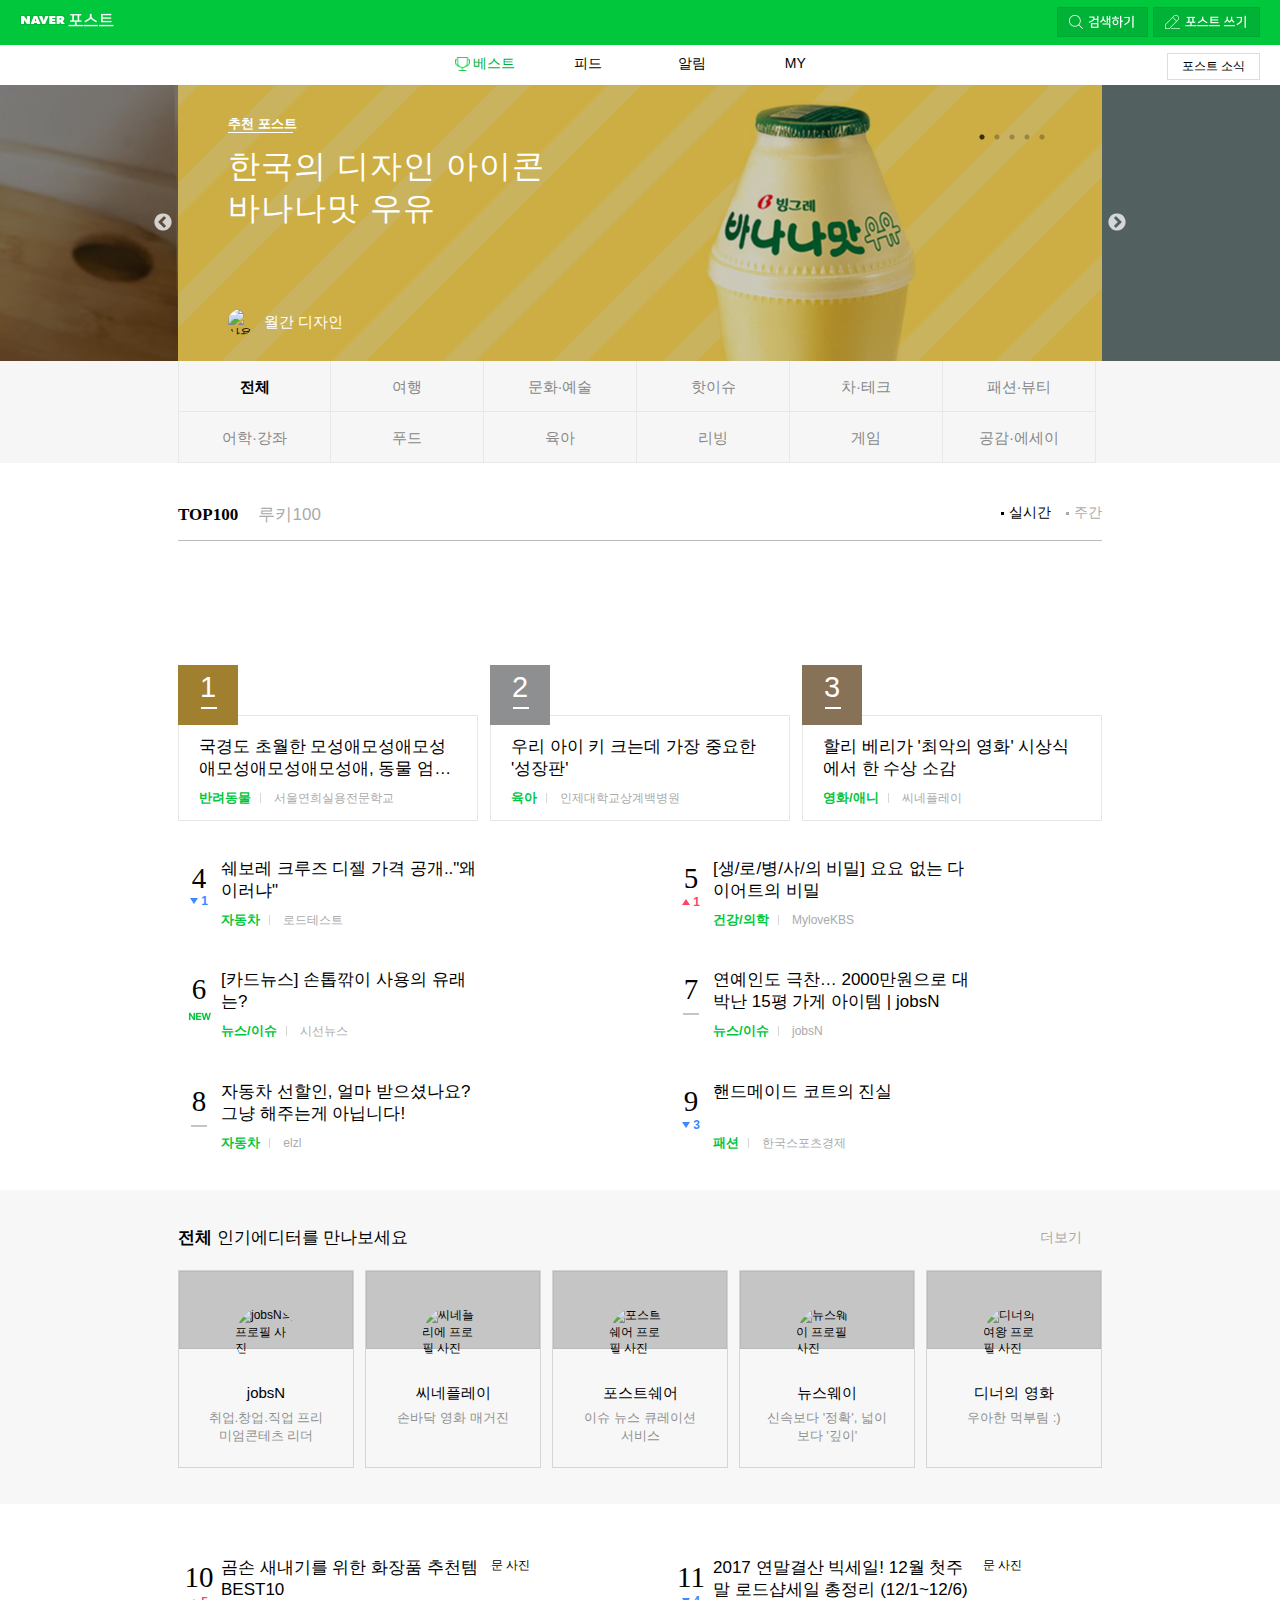
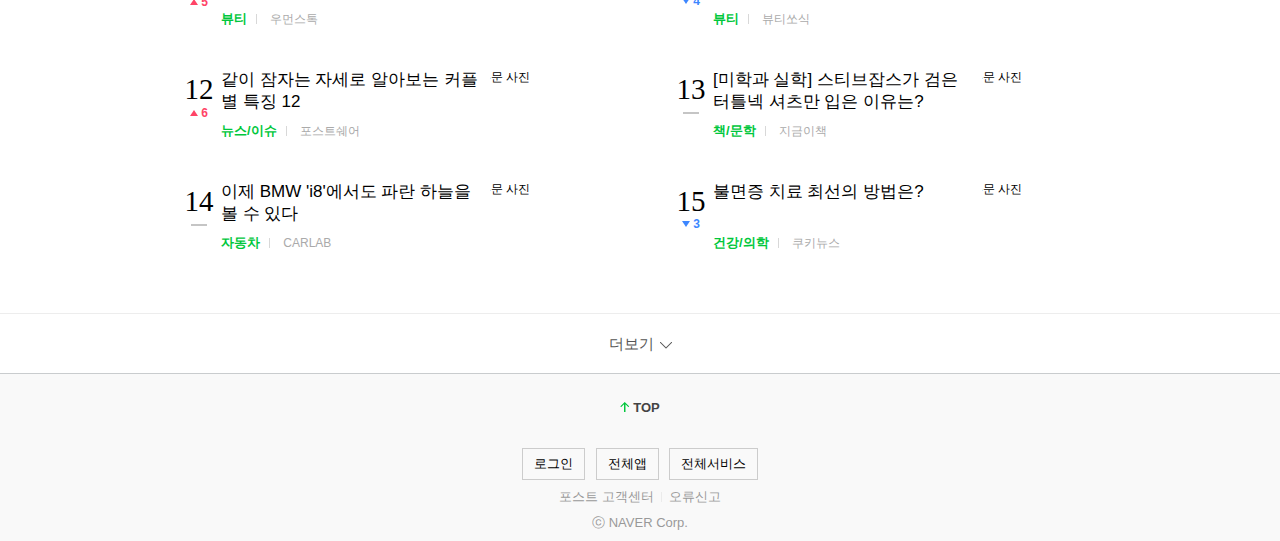
==== commit ea3b3598: "completed postMain" ====
--- a/index.html
+++ b/index.html
@@ -599,18 +599,6 @@
 	<!-- //footer -->
   <script src="https://code.jquery.com/jquery-2.2.0.min.js" type="text/javascript"></script>
 	<script src="./slick/slick.js" type="text/javascript" charset="utf-8"></script>
-
-	<script type="text/javascript">
-		$(document).on('ready', function() {
-			$('.slider__list').slick({
-				// autoplay: true,
-				dots: true,
-				arrows: true,
-				infinite: true,
-				speed: 100,
-			});
-		});
-	</script>
+  <script src="./main.js" type="text/javascript" charset="utf-8"></script>
 </body>
-
 </html>
--- a/style.css
+++ b/style.css
@@ -6,7 +6,7 @@
 
 .sp {
   display: inline-block;
-  background-image: url(./sp_common.png);
+  background-image: url("./sp_common.png");
   background-size: 250px 233px;
 }
 
@@ -25,7 +25,7 @@
 }
 
 .skip .link_container:focus {
-  top: 0px;
+  top: 0;
 }
 
 #header {
@@ -66,7 +66,8 @@
   margin-top: 13px;
 }
 
-.header_top .logo_wrap .main_logo, .header_top .logo_wrap .sub_logo {
+.header_top .logo_wrap .main_logo,
+.header_top .logo_wrap .sub_logo {
   float: left;
 }
 
@@ -108,7 +109,7 @@
 .header_bottom .nav {
   width: 414px;
   margin: 0 auto;
-  padding: 9px 0 8px 0;
+  padding: 9px 0 8px;
 }
 
 .header_bottom .nav .nav_list:after {
@@ -165,6 +166,15 @@
   background-color: #f6f6f6;
 }
 
+@media (max-width: 1024px) {
+  #container .tabmenu_wrap {
+    font-size: 0;
+    overflow-x: scroll;
+    overflow-y: hidden;
+    white-space: nowrap;
+  }
+}
+
 #container .tabmenu_wrap .tabmenu_list {
   width: 924px;
   margin: 0 auto;
@@ -182,11 +192,23 @@
   border-bottom: 1px solid #bbbbbb;
 }
 
+@media (max-width: 1024px) {
+  #container .select_wrap {
+    width: 660px;
+  }
+}
+
 #container .rank_wrap {
   width: 924px;
   margin: 0 auto 23px;
 }
 
+@media (max-width: 1024px) {
+  #container .rank_wrap {
+    width: 660px;
+  }
+}
+
 #container .rank_wrap .rank_top {
   margin-bottom: 18px;
 }
@@ -200,6 +222,12 @@
   margin-bottom: 364px;
 }
 
+@media (max-width: 1024px) {
+  #container .rank_content {
+    width: 698px;
+  }
+}
+
 .visual_wrap .slider {
   width: 100%;
   height: 276px;
@@ -210,11 +238,25 @@
   margin: 0 auto;
 }
 
+@media (max-width: 1024px) {
+  .visual_wrap .slider__list {
+    width: 100%;
+  }
+}
+
 .visual_wrap .slider__item {
   position: relative;
   width: 100%;
   height: 276px;
-  background: url("./slider-bg-1.png") 0 center no-repeat;
+  background-image: url("./slider-bg-1.png");
+  background-position: center;
+  background-repeat: no-repeat;
+}
+
+@media (max-width: 1024px) {
+  .visual_wrap .slider__item {
+    background-size: cover;
+  }
 }
 
 .visual_wrap .slider__item.slick-current .slider__link {
@@ -356,13 +398,34 @@
   border-bottom: 1px solid #e8e8e8;
 }
 
+@media (max-width: 768px) {
+  .tabmenu_wrap .list-item .btn {
+    border: none;
+    width: auto;
+    padding: 0 12px;
+  }
+}
+
 .tabmenu_wrap .list-item .bd-l {
   border-left: 1px solid #e8e8e8;
+}
+
+@media (max-width: 768px) {
+  .tabmenu_wrap .list-item .bd-l {
+    border: none;
+  }
 }
 
 .tabmenu_wrap .list-item .active {
   color: #000;
   font-weight: bold;
+}
+
+@media (max-width: 1024px) {
+  .tabmenu_wrap .list-item {
+    float: none;
+    display: inline-block;
+  }
 }
 
 .more_wrap {
@@ -379,7 +442,7 @@
 
 .more_wrap .rankmore .more {
   margin-left: 6px;
-  background-image: url(./sp_arrow.png);
+  background-image: url("./sp_arrow.png");
   width: 12px;
   height: 7px;
   background-position: -301px -68px;
@@ -462,6 +525,13 @@
   position: relative;
   width: 300px;
   height: 247px;
+}
+
+@media (max-width: 1024px) {
+  .rank_top_list .toprank_box .rank_link {
+    width: 208px;
+    height: 202px;
+  }
 }
 
 .rank_top_list .toprank_box .rank_number {
@@ -489,9 +559,22 @@
   bottom: 16px;
 }
 
+@media (max-width: 1024px) {
+  .rank_top_list .toprank_box .rank_number {
+    top: 46px;
+  }
+}
+
 .rank_top_list .toprank_box .image_wrap {
   width: 300px;
   height: 140px;
+}
+
+@media (max-width: 1024px) {
+  .rank_top_list .toprank_box .image_wrap {
+    width: 208px;
+    height: 96px;
+  }
 }
 
 .rank_top_list .toprank_box .rank_image {
@@ -501,20 +584,29 @@
 }
 
 .rank_top_list .toprank_box .text_wrap {
-  padding: 20px;
+  padding: 20px 20px 13px;
   width: 258px;
-  height: 64px;
   border: 1px solid #e6e6e6;
+  text-overflow: ellipsis;
+  overflow: hidden;
+  white-space: nowrap;
+}
+
+@media (max-width: 1024px) {
+  .rank_top_list .toprank_box .text_wrap {
+    width: 166px;
+  }
 }
 
 .rank_top_list .toprank_box .title {
+  height: 43px;
   margin-bottom: 10px;
   overflow: hidden;
   text-overflow: ellipsis;
   display: -webkit-box;
   white-space: normal;
   -webkit-line-clamp: 2;
-  line-height: 1.4;
+  line-height: 1.3;
   -webkit-box-orient: vertical;
   word-wrap: break-word;
   font-size: 17px;
@@ -564,16 +656,35 @@
   left: -60px;
 }
 
+@media (max-width: 1024px) {
+  .rank_content_list {
+    left: -38px;
+  }
+}
+
 .rank_content_list .rank_box {
   float: left;
   margin-left: 60px;
 }
 
+@media (max-width: 1024px) {
+  .rank_content_list .rank_box {
+    margin-left: 38px;
+  }
+}
+
 .rank_content_list .rank_box .rank_link {
   display: inline-block;
   width: 432px;
   height: 94px;
   padding-top: 13px;
+}
+
+@media (max-width: 1024px) {
+  .rank_content_list .rank_box .rank_link {
+    width: 301px;
+    height: 99px;
+  }
 }
 
 .rank_content_list .rank_box .rank_link:after {
@@ -646,7 +757,7 @@
   width: 23px;
   height: 10px;
   margin-bottom: -5px;
-  background-image: url(./sp_common.png);
+  background-image: url("./sp_common.png");
   background-size: 250px 233px;
   background-position: -23px -203px;
 }
@@ -665,14 +776,22 @@
   float: left;
 }
 
+@media (max-width: 1024px) {
+  .rank_link .text_wrap {
+    width: 183px;
+    padding: 0;
+  }
+}
+
 .rank_link .text_wrap .title {
+  height: 43px;
   margin-bottom: 10px;
   overflow: hidden;
   text-overflow: ellipsis;
   display: -webkit-box;
   white-space: normal;
   -webkit-line-clamp: 2;
-  line-height: 1.4;
+  line-height: 1.3;
   -webkit-box-orient: vertical;
   word-wrap: break-word;
   font-size: 17px;
@@ -709,6 +828,12 @@
   float: right;
 }
 
+@media (max-width: 1024px) {
+  .rank_link .image_wrap {
+    width: 68px;
+  }
+}
+
 .rank_link .image_wrap .rank_image {
   height: 100%;
   margin-left: -27px;
@@ -724,6 +849,12 @@
   background: #f7f7f7;
 }
 
+@media (max-width: 1024px) {
+  .recommand_wrap {
+    top: 1120px;
+  }
+}
+
 .recommand_box {
   position: relative;
   width: 924px;
@@ -731,6 +862,13 @@
   padding: 36px 0;
 }
 
+@media (max-width: 1024px) {
+  .recommand_box {
+    width: auto;
+    padding: 36px 0 0 36px;
+  }
+}
+
 .recommand_box .title {
   padding-bottom: 20px;
   font-size: 17px;
@@ -744,9 +882,32 @@
 .recommand_box .more {
   position: absolute;
   top: 38px;
-  right: 0;
+  right: 20px;
   font-size: 14px;
   color: #aaa;
+}
+
+@media (max-width: 1024px) {
+  .recommand_box .more {
+    top: 18px;
+    right: 0;
+    color: #f7f7f7;
+  }
+}
+
+@media (max-width: 1024px) {
+  .recommand_box .more:before {
+    content: '>';
+    display: inline-block;
+    padding: 20px;
+    color: #aaa;
+  }
+}
+
+@media (max-width: 1024px) {
+  .recommand_list {
+    width: 924px;
+  }
 }
 
 .recommand_list:after {
@@ -775,7 +936,7 @@
 .recommand_list .recommand_link .bg_wrap {
   position: relative;
   height: 78px;
-  background: url(http://post.phinf.naver.net/MjAxNzAyMTRfMTYg/MDAxNDg3MDY2NzkzNDA3.YXto-3Zz8rolOco_2oufYUcJKjUGq3JtMqtzerb8HZUg.q9lc9TB2RN79ZQ9DWF8MAPZjszrFYFgad5Ex8s_cR_0g.JPEG/post_7626158680867619505.jpg?type=f218_218) 0 0 no-repeat;
+  background: url("http://post.phinf.naver.net/MjAxNzAyMTRfMTYg/MDAxNDg3MDY2NzkzNDA3.YXto-3Zz8rolOco_2oufYUcJKjUGq3JtMqtzerb8HZUg.q9lc9TB2RN79ZQ9DWF8MAPZjszrFYFgad5Ex8s_cR_0g.JPEG/post_7626158680867619505.jpg?type=f218_218") 0 0 no-repeat;
 }
 
 .recommand_list .recommand_link .bg_wrap:before {
@@ -790,19 +951,19 @@
 }
 
 .recommand_list .recommand_link .bg2 {
-  background-image: url(http://post.phinf.naver.net/20160713_2/cine_play_1468400809803oI95J_JPEG/cine_play_270535967761954502.jpg?type=f218_218);
+  background-image: url("http://post.phinf.naver.net/20160713_2/cine_play_1468400809803oI95J_JPEG/cine_play_270535967761954502.jpg?type=f218_218");
 }
 
 .recommand_list .recommand_link .bg3 {
-  background-image: url(http://post.phinf.naver.net/MjAxNzExMjhfMjYg/MDAxNTExODYwMDQ2Mjcy.6kmelIfcJW8dlGmTLcT4zOQIX8-lmp0ufKMvv6voz6Eg.D7QMIVgywYw8mb1loJnV0QUDrIHXKGKy_jH-GulPUu4g.JPEG/post_3792834365627916667.jpg?type=f218_218);
+  background-image: url("http://post.phinf.naver.net/MjAxNzExMjhfMjYg/MDAxNTExODYwMDQ2Mjcy.6kmelIfcJW8dlGmTLcT4zOQIX8-lmp0ufKMvv6voz6Eg.D7QMIVgywYw8mb1loJnV0QUDrIHXKGKy_jH-GulPUu4g.JPEG/post_3792834365627916667.jpg?type=f218_218");
 }
 
 .recommand_list .recommand_link .bg4 {
-  background-image: url(http://post.phinf.naver.net/20161014_115/1476401562124jl8m2_PNG/ewaynews_5142828330990620856.png?type=f218_218);
+  background-image: url("http://post.phinf.naver.net/20161014_115/1476401562124jl8m2_PNG/ewaynews_5142828330990620856.png?type=f218_218");
 }
 
 .recommand_list .recommand_link .bg5 {
-  background-image: url(http://post.phinf.naver.net/MjAxNzA1MjlfMjc0/MDAxNDk2MDIxMzkyOTgy.ORrX6nPyck2Ee-EaIckN6hRrM8u90Xp6oP1FiOFw508g.rFOyJDG8w76hyihIXeK0TOalB0zu4XjT4hkaDAUeaF0g.JPEG/post_3522364319243729486.jpg?type=f218_218);
+  background-image: url("http://post.phinf.naver.net/MjAxNzA1MjlfMjc0/MDAxNDk2MDIxMzkyOTgy.ORrX6nPyck2Ee-EaIckN6hRrM8u90Xp6oP1FiOFw508g.rFOyJDG8w76hyihIXeK0TOalB0zu4XjT4hkaDAUeaF0g.JPEG/post_3522364319243729486.jpg?type=f218_218");
 }
 
 .recommand_list .recommand_link .image_icon {
@@ -905,10 +1066,3 @@
   color: #999;
   font-size: 13px;
 }
-
-@media only screen and (max-width: 1024px) {
-  .visual_wrap .slider__list {
-    width: 100%;
-    margin: 0 auto;
-  }
-}
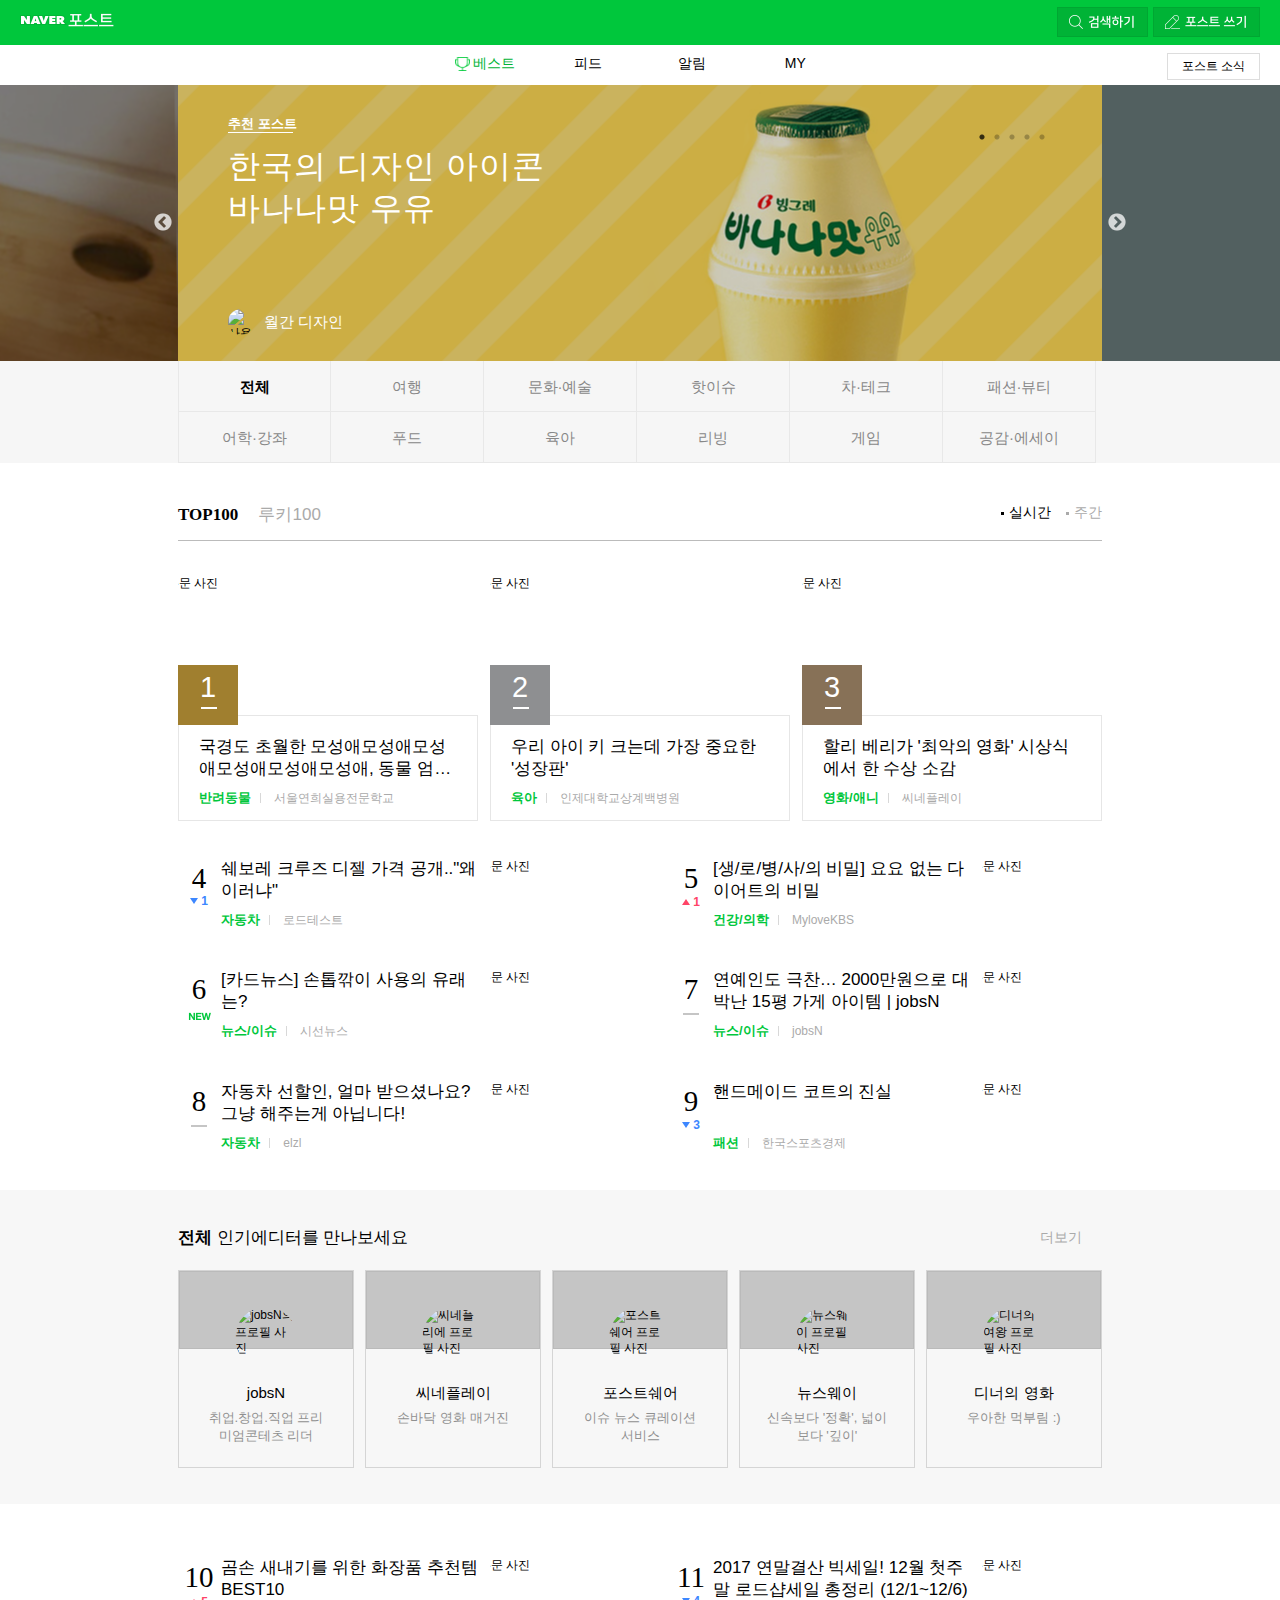
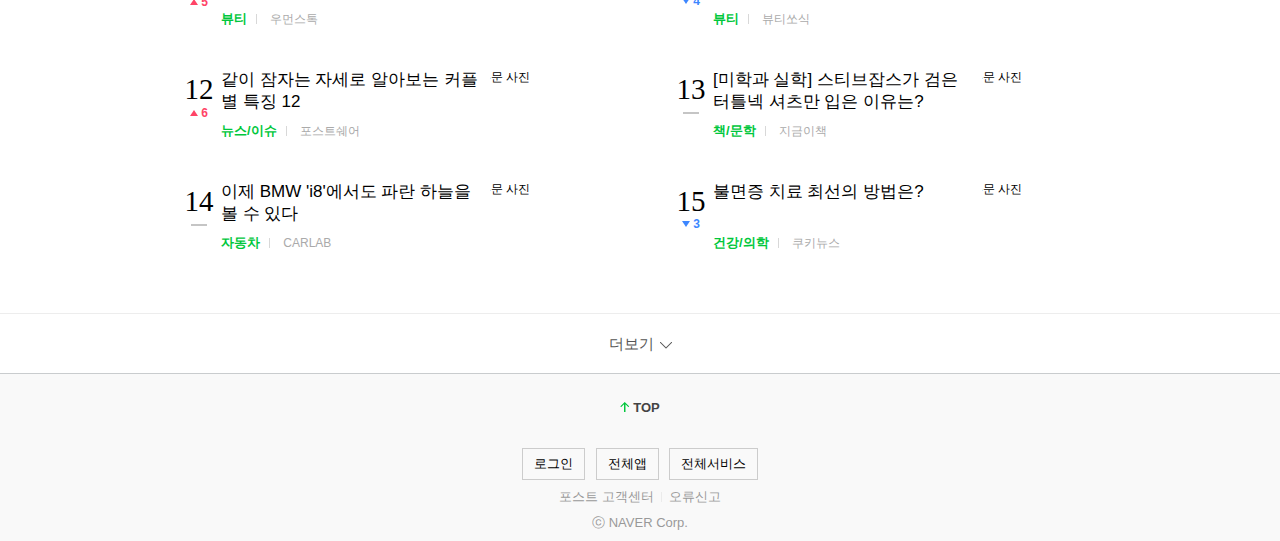
==== commit d30cc612: "modified jquery version" ====
--- a/index.html
+++ b/index.html
@@ -90,7 +90,7 @@
               <span class="slider__recommand">추천 시리즈</span>
               <h3 class="slider__title">방피디의 책리뷰</h3>
               <div class="slider__icon__wrap">
-                <img class="slider__icon" src="http://post.phinf.naver.net/MjAxNzExMzBfNjUg/MDAxNTEyMDM1ODAzNzk1.CV7zsTA1PbK8aCIde8mLTKvpkS9ABvCg60F5unIuI3kg.B16iKIQhfvSurXGp3N92f-8MtrKm0Ip8CNMHHw1gxe8g.JPEG/post_4546890057209655367.jpg?type=f40_40" alt="사용자 프로필 이미지" data-src="http://post.phinf.naver.net/MjAxNzExMzBfNjUg/MDAxNTEyMDM1ODAzNzk1.CV7zsTA1PbK8aCIde8mLTKvpkS9ABvCg60F5unIuI3kg.B16iKIQhfvSurXGp3N92f-8MtrKm0Ip8CNMHHw1gxe8g.JPEG/post_4546890057209655367.jpg?type=f40_40" alt="">
+                <img class="slider__icon" src="http://post.phinf.naver.net/MjAxNzExMzBfNjUg/MDAxNTEyMDM1ODAzNzk1.CV7zsTA1PbK8aCIde8mLTKvpkS9ABvCg60F5unIuI3kg.B16iKIQhfvSurXGp3N92f-8MtrKm0Ip8CNMHHw1gxe8g.JPEG/post_4546890057209655367.jpg?type=f40_40" alt="사용자 프로필 이미지" data-src="http://post.phinf.naver.net/MjAxNzExMzBfNjUg/MDAxNTEyMDM1ODAzNzk1.CV7zsTA1PbK8aCIde8mLTKvpkS9ABvCg60F5unIuI3kg.B16iKIQhfvSurXGp3N92f-8MtrKm0Ip8CNMHHw1gxe8g.JPEG/post_4546890057209655367.jpg?type=f40_40" alt="본문 사진">
               </div>
               <p class="slider__from">화니책방</p>
             </a>
@@ -101,7 +101,7 @@
               <span class="slider__recommand">추천 시리즈</span>
               <h3 class="slider__title">정신분석으로 영화읽기</h3>
               <div class="slider__icon__wrap">
-                <img class="slider__icon" src="http://post.phinf.naver.net/MjAxNzExMzBfNjMg/MDAxNTEyMDM1ODA3OTQ2.s1iAD50EN65FbezDtH-ffaDwtYqH49OGnTi6cFXCOXQg.4SB7w7IZ3nE3f93w6rDCTvSUJpBaMNbUnU_eoWCGl3Yg.PNG/post_8983311208234075906.png?type=f40_40" alt="사용자 프로필 이미지" data-src="http://post.phinf.naver.net/MjAxNzExMzBfNjMg/MDAxNTEyMDM1ODA3OTQ2.s1iAD50EN65FbezDtH-ffaDwtYqH49OGnTi6cFXCOXQg.4SB7w7IZ3nE3f93w6rDCTvSUJpBaMNbUnU_eoWCGl3Yg.PNG/post_8983311208234075906.png?type=f40_40" alt="">
+                <img class="slider__icon" src="http://post.phinf.naver.net/MjAxNzExMzBfNjMg/MDAxNTEyMDM1ODA3OTQ2.s1iAD50EN65FbezDtH-ffaDwtYqH49OGnTi6cFXCOXQg.4SB7w7IZ3nE3f93w6rDCTvSUJpBaMNbUnU_eoWCGl3Yg.PNG/post_8983311208234075906.png?type=f40_40" alt="사용자 프로필 이미지" data-src="http://post.phinf.naver.net/MjAxNzExMzBfNjMg/MDAxNTEyMDM1ODA3OTQ2.s1iAD50EN65FbezDtH-ffaDwtYqH49OGnTi6cFXCOXQg.4SB7w7IZ3nE3f93w6rDCTvSUJpBaMNbUnU_eoWCGl3Yg.PNG/post_8983311208234075906.png?type=f40_40" alt="본문 사진">
               </div>
               <p class="slider__from">디지털 정신분석원</p>
             </a>
@@ -206,7 +206,7 @@
 								<strong class="rank_number">1</strong>
 							</div>
 							<div class="image_wrap">
-								<img class="rank_image" src="http://post.phinf.naver.net/MjAxNzExMTVfMjA2/MDAxNTEwNzI5MDg4MjY4.jZhNewybqZRALEj38pbZzyZ185oFvsQf8P2iaAtJzD0g.rPuJgt6hIH4Jv6juBrm7PmRG0Lox_EMN4fNLBggZcsIg.JPEG/IzsRMeI8jHhBq14GPAB3Q_ykemhA.jpg?type=fb500_195" alt="">
+								<img class="rank_image" src="http://post.phinf.naver.net/MjAxNzExMTVfMjA2/MDAxNTEwNzI5MDg4MjY4.jZhNewybqZRALEj38pbZzyZ185oFvsQf8P2iaAtJzD0g.rPuJgt6hIH4Jv6juBrm7PmRG0Lox_EMN4fNLBggZcsIg.JPEG/IzsRMeI8jHhBq14GPAB3Q_ykemhA.jpg?type=fb500_195" alt="본문 사진">
 							</div>
 							<div class="text_wrap">
 								<h4 class="title">국경도 초월한 모성애모성애모성애모성애모성애모성애, 동물 엄빠 사랑해요</h4>
@@ -221,7 +221,7 @@
 								<strong class="rank_number">2</strong>
 							</div>
 							<div class="image_wrap">
-								<img class="rank_image" src="http://post.phinf.naver.net/MjAxNzExMTdfMjUw/MDAxNTEwODk3OTE1NzMy.rt-GQ3sC46uehMFuH_Heqwi4ik0PSUn4mbEHJp-eRcUg.Fsoug8GBMji7uWlYOKqOyDsbvqxEcVMh__ikJhdM2JIg.PNG/ITasBTpbrvSwLHHrTaM4fO8JE9PE.jpg?type=fb500_195" alt="">
+								<img class="rank_image" src="http://post.phinf.naver.net/MjAxNzExMTdfMjUw/MDAxNTEwODk3OTE1NzMy.rt-GQ3sC46uehMFuH_Heqwi4ik0PSUn4mbEHJp-eRcUg.Fsoug8GBMji7uWlYOKqOyDsbvqxEcVMh__ikJhdM2JIg.PNG/ITasBTpbrvSwLHHrTaM4fO8JE9PE.jpg?type=fb500_195" alt="본문 사진">
 							</div>
 							<div class="text_wrap">
 								<h4 class="title">우리 아이 키 크는데 가장 중요한 '성장판'</h4>
@@ -236,7 +236,7 @@
 								<strong class="rank_number">3</strong>
 							</div>
 							<div class="image_wrap">
-								<img class="rank_image" src="http://post.phinf.naver.net/MjAxNzExMjRfNTYg/MDAxNTExNTA5MTEzNTcz.szU7Lk9xhv8dscCX9W_VoHrnvnOIdtc0e4OJ54dZYfIg.gaIwcMdzRbd3VBLsqWV5udsXXr_ACPiX0N5LtTtE8u4g.JPEG/IyH3hmSxsPlpyDBa6_AN1s5OJIx4.jpg?type=fb500_195" alt="">
+								<img class="rank_image" src="http://post.phinf.naver.net/MjAxNzExMjRfNTYg/MDAxNTExNTA5MTEzNTcz.szU7Lk9xhv8dscCX9W_VoHrnvnOIdtc0e4OJ54dZYfIg.gaIwcMdzRbd3VBLsqWV5udsXXr_ACPiX0N5LtTtE8u4g.JPEG/IyH3hmSxsPlpyDBa6_AN1s5OJIx4.jpg?type=fb500_195" alt="본문 사진">
 							</div>
 							<div class="text_wrap">
 								<h4 class="title">할리 베리가 '최악의 영화' 시상식에서 한 수상 소감</h4>
@@ -266,7 +266,7 @@
 								<span class="from">로드테스트</span>
 							</div>
 							<div class="image_wrap">
-								<img class="rank_image" src="http://post.phinf.naver.net/MjAxNzExMTBfMTUg/MDAxNTEwMjc1Mjc5MTY3.xnYpJn7pR49eEgvGVEiFeyC-aAkAjHt-xfVtDpTBV4wg.xO4tP-Hzn8fsPWaa1HeNMxiPM5blUjvyv6k6EqRuQdYg.JPEG/InNcBd_UkIsdvJ--m608MB3-dWAs.jpg?type=fb500_195" alt="">
+								<img class="rank_image" src="http://post.phinf.naver.net/MjAxNzExMTBfMTUg/MDAxNTEwMjc1Mjc5MTY3.xnYpJn7pR49eEgvGVEiFeyC-aAkAjHt-xfVtDpTBV4wg.xO4tP-Hzn8fsPWaa1HeNMxiPM5blUjvyv6k6EqRuQdYg.JPEG/InNcBd_UkIsdvJ--m608MB3-dWAs.jpg?type=fb500_195" alt="본문 사진">
 							</div>
 						</a>
 					</li>
@@ -285,7 +285,7 @@
 								<span class="from">MyloveKBS</span>
 							</div>
 							<div class="image_wrap">
-								<img class="rank_image" src="http://post.phinf.naver.net/MjAxNzExMjJfMjUz/MDAxNTExMzEzNjgwNTgz.o9GpZSnaG8XGU9cDHELisfpBXs_N_02glE1KdxF8xGsg.pn8Zd0hVN64tkkgguooqLvPw3qNwCa6XR0uh-B1HLjog.JPEG/IDNsAu_g8K0wrRCGnCkRWDsUmCcw.jpg?type=fb500_195" alt="">
+								<img class="rank_image" src="http://post.phinf.naver.net/MjAxNzExMjJfMjUz/MDAxNTExMzEzNjgwNTgz.o9GpZSnaG8XGU9cDHELisfpBXs_N_02glE1KdxF8xGsg.pn8Zd0hVN64tkkgguooqLvPw3qNwCa6XR0uh-B1HLjog.JPEG/IDNsAu_g8K0wrRCGnCkRWDsUmCcw.jpg?type=fb500_195" alt="본문 사진">
 							</div>
 						</a>
 					</li>
@@ -304,7 +304,7 @@
 								<span class="from">시선뉴스</span>
 							</div>
 							<div class="image_wrap">
-								<img class="rank_image" src="http://post.phinf.naver.net/MjAxNzExMjRfMzgg/MDAxNTExNTE4NTQyMTQ4.F4SnF1bkE05ZhvF_5R-FyujpWgz-iO0nvP05p3Eysdcg.yvnEhfBIA95vLWjq27uroOwli2e1LqggzMNdJR511lsg.PNG/Ih3wP9zYsyH15qZyklef6-LYNKBM.jpg?type=fb500_195" alt="">
+								<img class="rank_image" src="http://post.phinf.naver.net/MjAxNzExMjRfMzgg/MDAxNTExNTE4NTQyMTQ4.F4SnF1bkE05ZhvF_5R-FyujpWgz-iO0nvP05p3Eysdcg.yvnEhfBIA95vLWjq27uroOwli2e1LqggzMNdJR511lsg.PNG/Ih3wP9zYsyH15qZyklef6-LYNKBM.jpg?type=fb500_195" alt="본문 사진">
 							</div>
 						</a>
 					</li>
@@ -323,7 +323,7 @@
 								<span class="from">jobsN</span>
 							</div>
 							<div class="image_wrap">
-								<img class="rank_image" src="http://post.phinf.naver.net/MjAxNzEyMDFfMTM4/MDAxNTEyMTA3MzA1ODYw.OkCPvaVe4_6m-MAKY1J7yzgiyPsN0ppDZG_dyeavvsEg.RByp9FI32HfxlhA2FttZDt46XjpwQ6Kou7sxW2xpjwQg.JPEG/I89DeJEV_znb-lhB3mmeHOkuUVB4.jpg?type=fb500_195" alt="">
+								<img class="rank_image" src="http://post.phinf.naver.net/MjAxNzEyMDFfMTM4/MDAxNTEyMTA3MzA1ODYw.OkCPvaVe4_6m-MAKY1J7yzgiyPsN0ppDZG_dyeavvsEg.RByp9FI32HfxlhA2FttZDt46XjpwQ6Kou7sxW2xpjwQg.JPEG/I89DeJEV_znb-lhB3mmeHOkuUVB4.jpg?type=fb500_195" alt="본문 사진">
 							</div>
 						</a>
 					</li>
@@ -342,7 +342,7 @@
 								<span class="from">elzl</span>
 							</div>
 							<div class="image_wrap">
-								<img class="rank_image" src="http://post.phinf.naver.net/MjAxNzExMzBfMjI1/MDAxNTEyMDMzNzI5MzY4.O7FQkxQEmQPqBGztiHDT7ol1ot0Z0ul0H36gUbHnCiUg.I2fpi166fYViQCW5MW7BiSCY2ryiewx3ANCFWm9O5Skg.JPEG/Ir6jUXAfXJ7xuR8xLEIVbMD2NO6Q.jpg?type=fb500_195" alt="">
+								<img class="rank_image" src="http://post.phinf.naver.net/MjAxNzExMzBfMjI1/MDAxNTEyMDMzNzI5MzY4.O7FQkxQEmQPqBGztiHDT7ol1ot0Z0ul0H36gUbHnCiUg.I2fpi166fYViQCW5MW7BiSCY2ryiewx3ANCFWm9O5Skg.JPEG/Ir6jUXAfXJ7xuR8xLEIVbMD2NO6Q.jpg?type=fb500_195" alt="본문 사진">
 							</div>
 						</a>
 					</li>
@@ -361,7 +361,7 @@
 								<span class="from">한국스포츠경제</span>
 							</div>
 							<div class="image_wrap">
-								<img class="rank_image" src="http://post.phinf.naver.net/MjAxNzExMjNfMTQ2/MDAxNTExNDI3OTg1OTUx.3K2u-taijLmTnpTlXzZ2EIZi2GSvOQ62s1Cxck_Ix1kg.NgrLvCZ-q2A66d2q-eg-PvJDieSiG-GefAG6jDFCIOYg.JPEG/I1N6DtFp9gEM0Yma1yzE9rUdWur4.jpg?type=fb500_195" alt="">
+								<img class="rank_image" src="http://post.phinf.naver.net/MjAxNzExMjNfMTQ2/MDAxNTExNDI3OTg1OTUx.3K2u-taijLmTnpTlXzZ2EIZi2GSvOQ62s1Cxck_Ix1kg.NgrLvCZ-q2A66d2q-eg-PvJDieSiG-GefAG6jDFCIOYg.JPEG/I1N6DtFp9gEM0Yma1yzE9rUdWur4.jpg?type=fb500_195" alt="본문 사진">
 							</div>
 						</a>
 					</li>
@@ -597,7 +597,7 @@
 		</div>
 	</div>
 	<!-- //footer -->
-  <script src="https://code.jquery.com/jquery-2.2.0.min.js" type="text/javascript"></script>
+  <script src="./jquery-1.7.1.min.js" type="text/javascript"></script>
 	<script src="./slick/slick.js" type="text/javascript" charset="utf-8"></script>
   <script src="./main.js" type="text/javascript" charset="utf-8"></script>
 </body>
